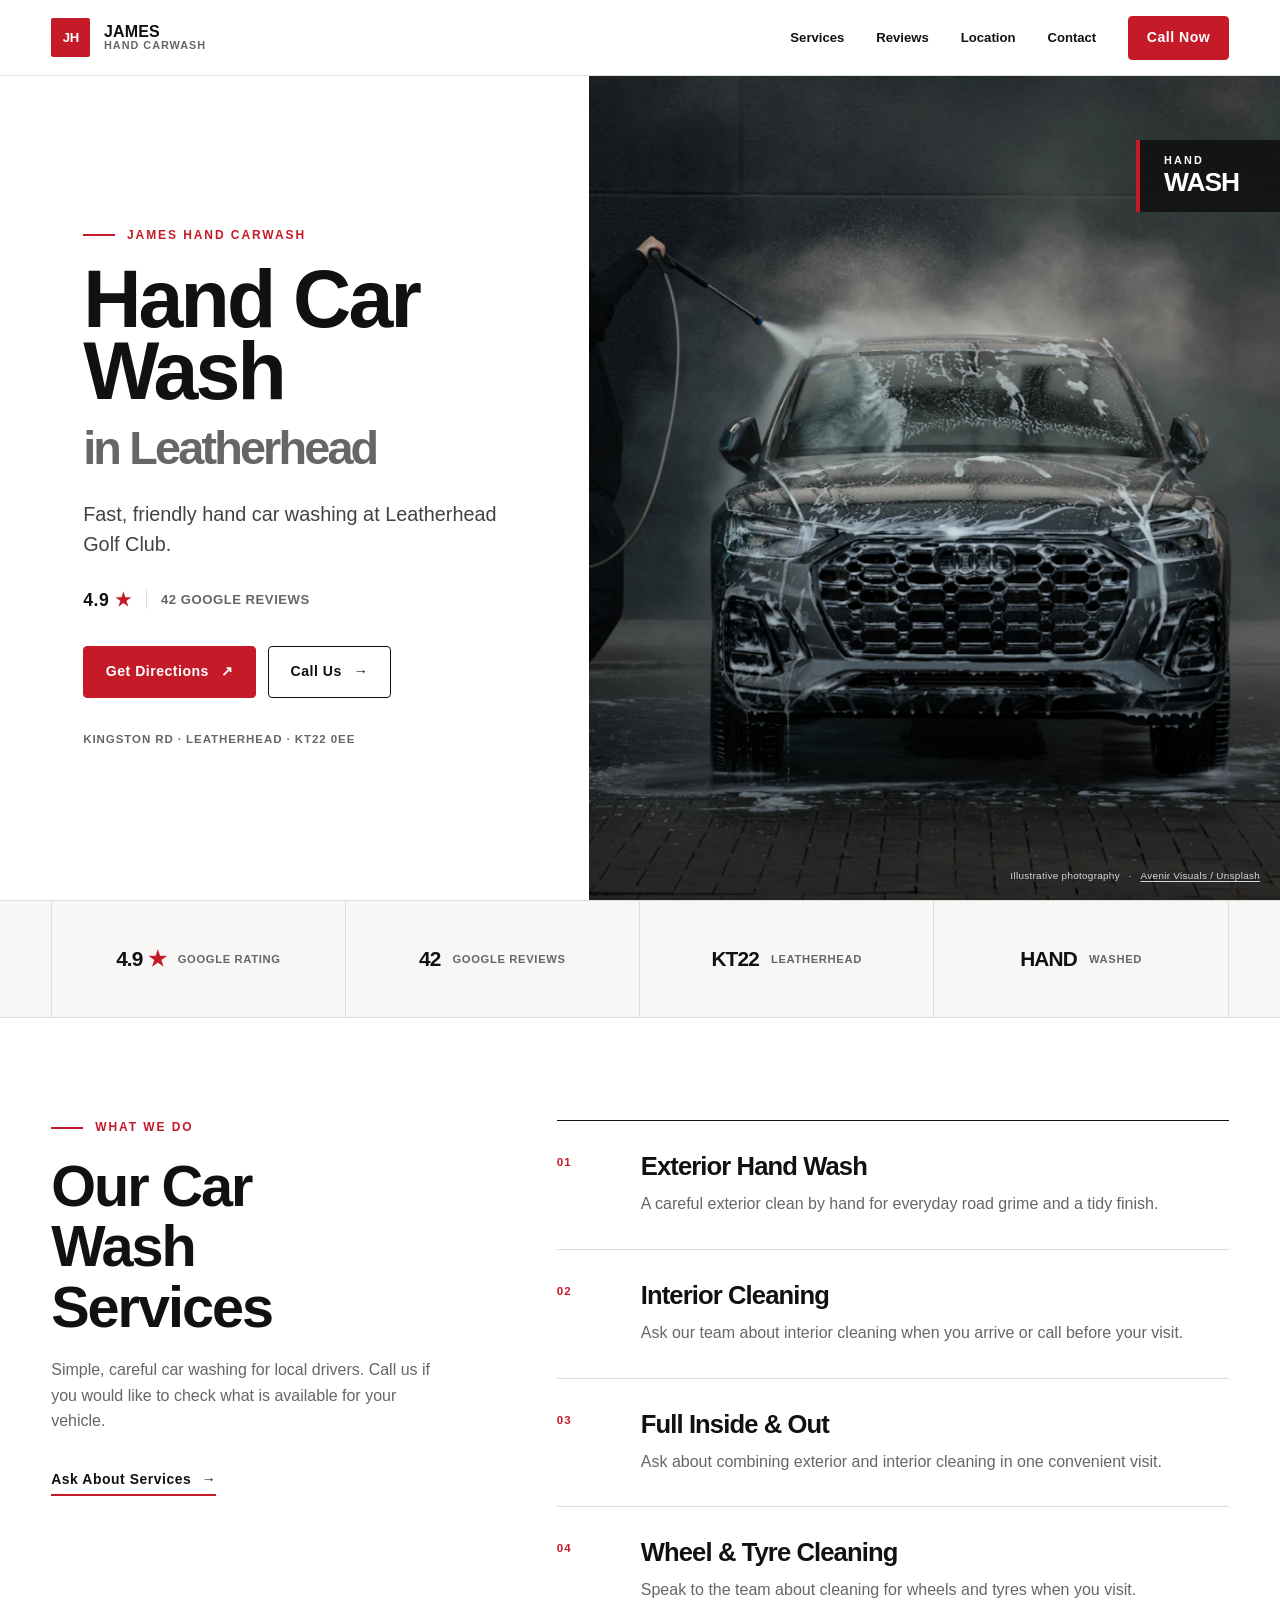
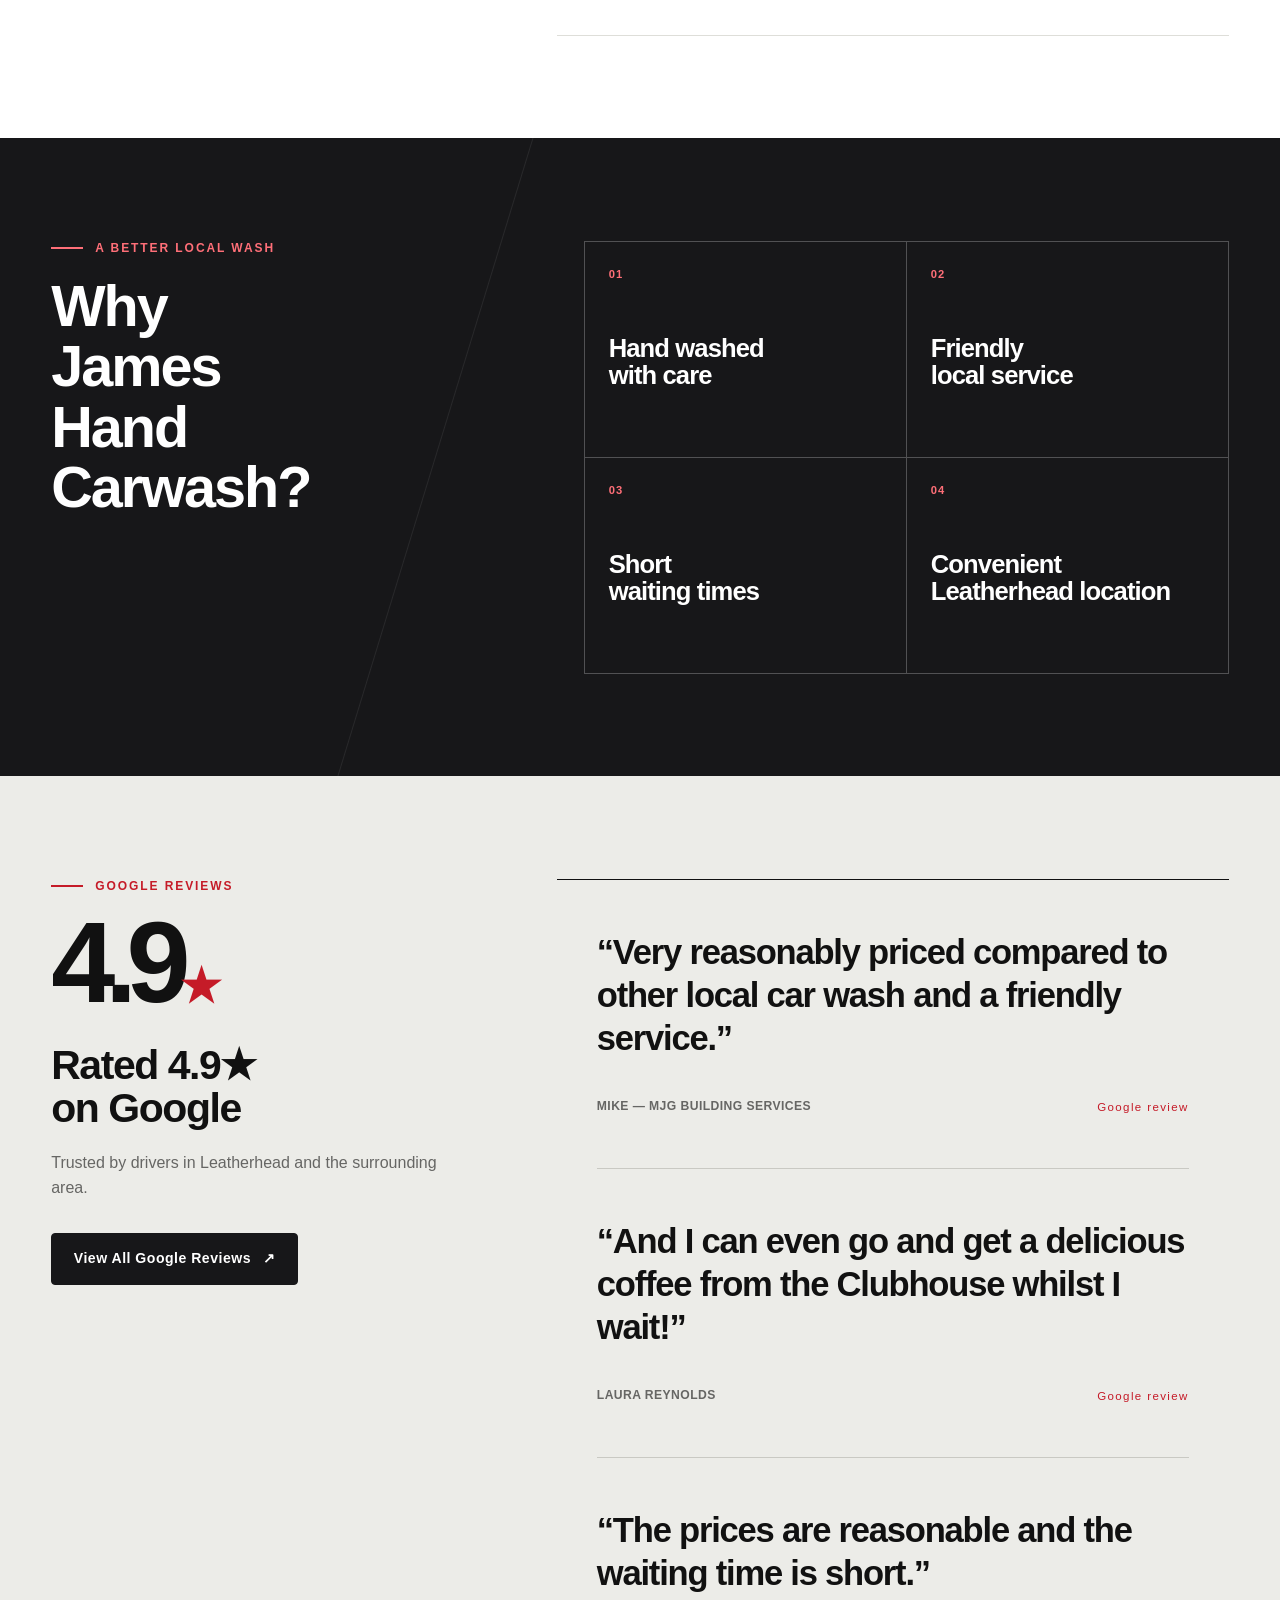
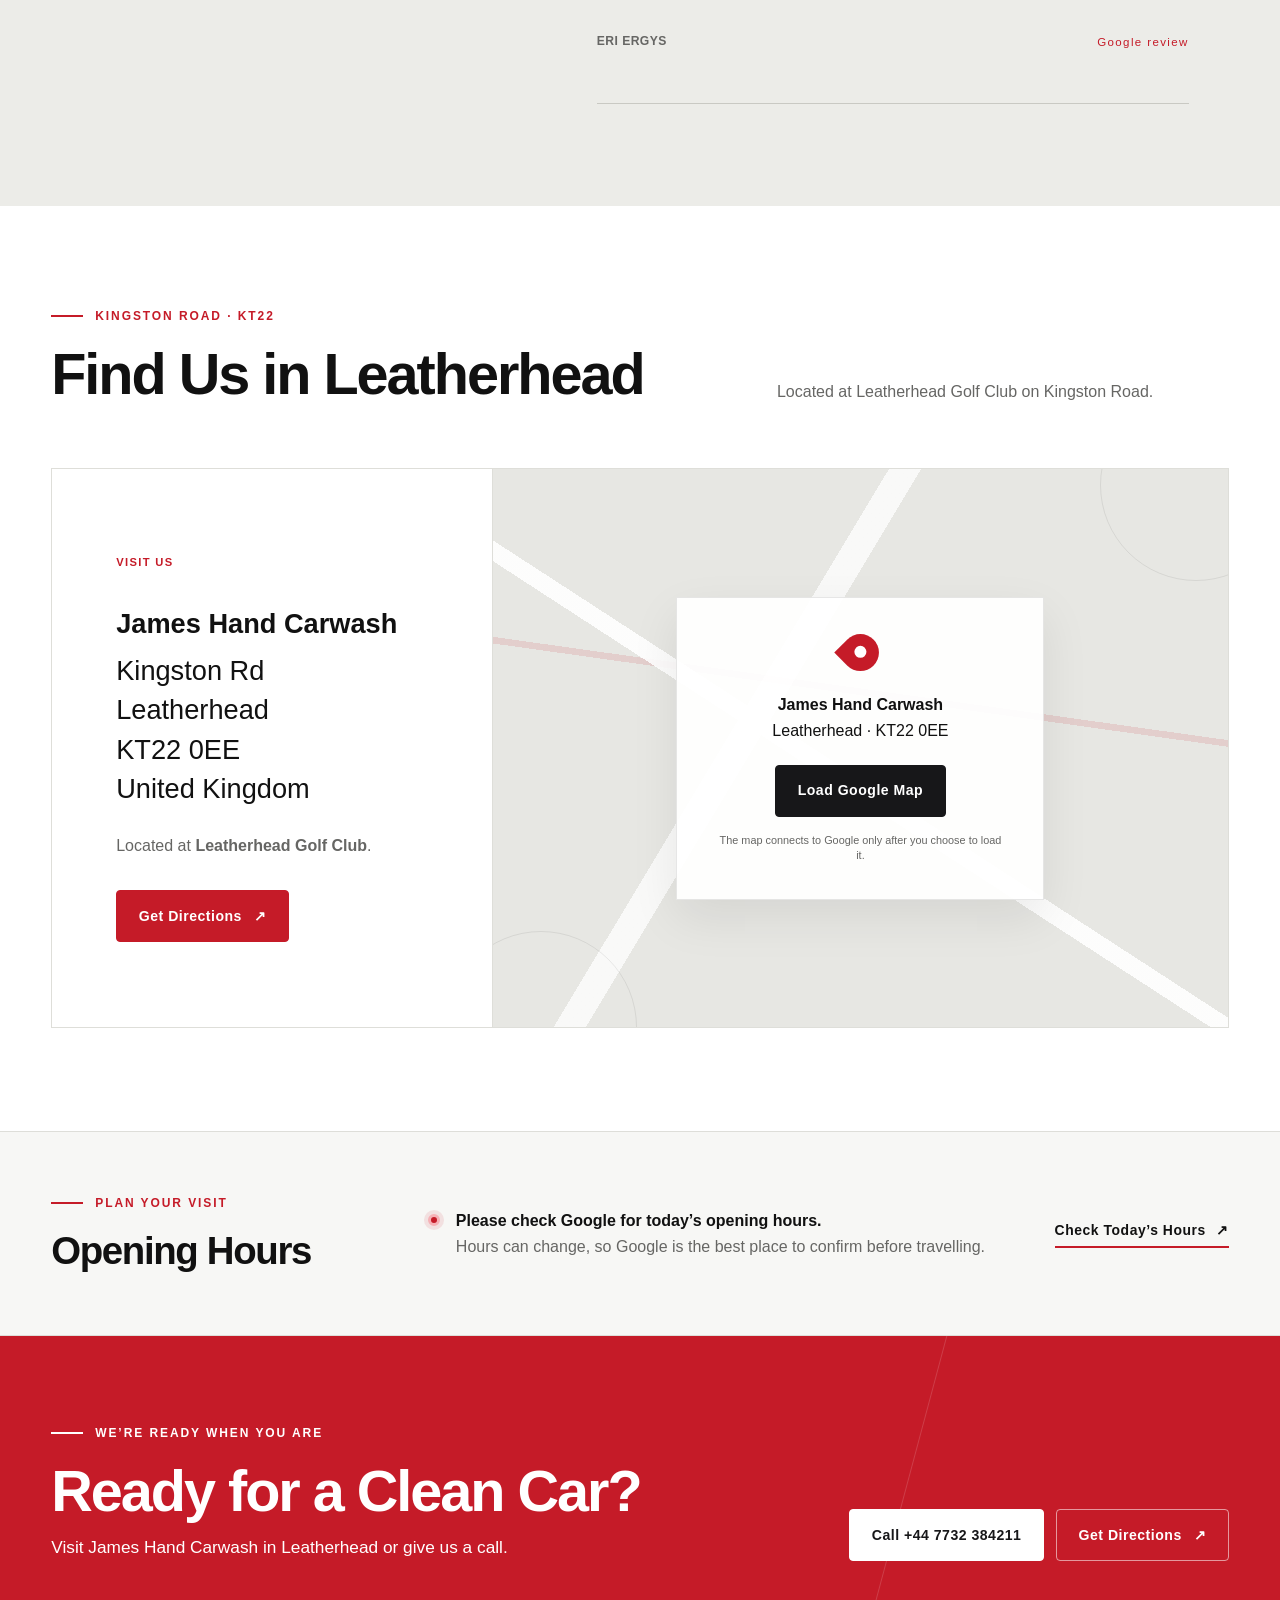
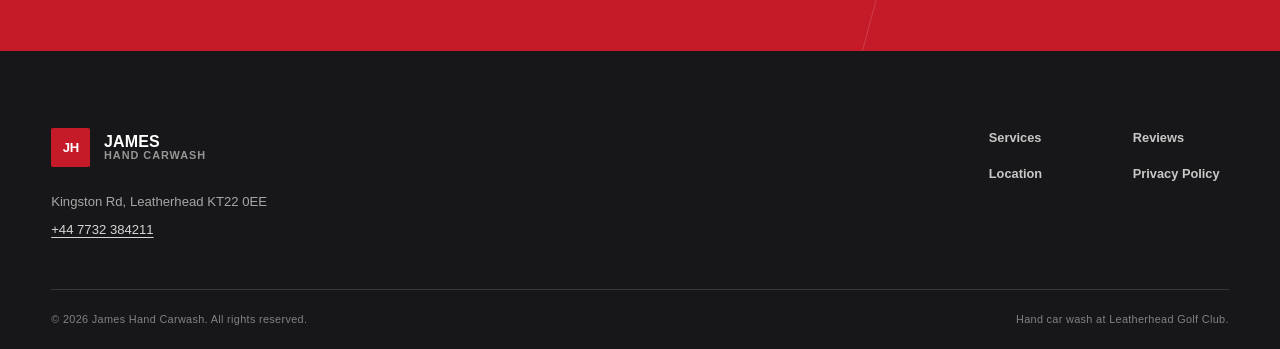
==== index.html @ 9d164e62 "Initial commit" ====
<!doctype html>
<html lang="en-GB">
<head>
  <meta charset="utf-8">
  <meta name="viewport" content="width=device-width, initial-scale=1">
  <title>James Hand Carwash | Hand Car Wash in Leatherhead</title>
  <meta name="description" content="James Hand Carwash in Leatherhead offers friendly, professional hand car washing on Kingston Road at Leatherhead Golf Club. Rated 4.9★ on Google.">
  <meta name="theme-color" content="#111111">

  <!-- Canonical URL placeholder: replace the domain and uncomment before launch.
  <link rel="canonical" href="https://your-domain.example/">
  -->
  <link rel="icon" href="favicon.svg" type="image/svg+xml">

  <meta property="og:type" content="website">
  <meta property="og:locale" content="en_GB">
  <meta property="og:site_name" content="James Hand Carwash">
  <meta property="og:title" content="James Hand Carwash | Hand Car Wash in Leatherhead">
  <meta property="og:description" content="Friendly, professional hand car washing at Leatherhead Golf Club. Rated 4.9★ on Google.">
  <!-- Open Graph URL placeholders: replace the domain and uncomment before launch.
  <meta property="og:url" content="https://your-domain.example/">
  <meta property="og:image" content="https://your-domain.example/assets/hand-car-wash.webp">
  <meta property="og:image:alt" content="Illustrative photograph of a car being washed by hand">
  -->

  <meta name="twitter:card" content="summary">
  <meta name="twitter:title" content="James Hand Carwash | Leatherhead">
  <meta name="twitter:description" content="Friendly, professional hand car washing at Leatherhead Golf Club. Rated 4.9★ on Google.">
  <!-- Twitter image placeholders: replace the domain, change the active card above to summary_large_image, and uncomment before launch.
  <meta name="twitter:image" content="https://your-domain.example/assets/hand-car-wash.webp">
  <meta name="twitter:image:alt" content="Illustrative photograph of a car being washed by hand">
  -->

  <link rel="preload" href="assets/hand-car-wash.webp" as="image" type="image/webp" fetchpriority="high">
  <link rel="stylesheet" href="styles.css">
  <script>document.documentElement.classList.add('js');</script>
  <script src="script.js" defer></script>

  <script type="application/ld+json">
  {
    "@context": "https://schema.org",
    "@type": "AutoWash",
    "name": "James Hand Carwash",
    "description": "Hand car wash at Leatherhead Golf Club, KT22 0EE.",
    "telephone": "+447732384211",
    "address": {
      "@type": "PostalAddress",
      "streetAddress": "Kingston Rd",
      "addressLocality": "Leatherhead",
      "postalCode": "KT22 0EE",
      "addressCountry": "GB"
    },
    "hasMap": "https://share.google/yLYQ1P7lqTCCYRFbb"
  }
  </script>
</head>
<body id="top" class="has-mobile-actions">
  <a class="skip-link" href="#main-content">Skip to main content</a>

  <header class="site-header" data-header>
    <div class="container nav-shell">
      <a class="brand" href="#top" aria-label="James Hand Carwash, home">
        <span class="brand-mark" aria-hidden="true">JH</span>
        <span class="brand-copy">
          <strong>James</strong>
          <span>Hand Carwash</span>
        </span>
      </a>

      <button class="menu-toggle" type="button" aria-expanded="false" aria-controls="site-nav" aria-label="Open menu" data-menu-toggle>
        <span></span>
        <span></span>
      </button>

      <nav class="site-nav" id="site-nav" aria-label="Main navigation" data-nav>
        <a href="#services">Services</a>
        <a href="#reviews">Reviews</a>
        <a href="#location">Location</a>
        <a href="#contact">Contact</a>
        <a class="button button--small" href="tel:+447732384211">Call Now</a>
      </nav>
    </div>
  </header>

  <main id="main-content">
    <section class="hero" aria-labelledby="hero-title">
      <div class="hero-grid">
        <div class="hero-copy">
          <div class="hero-copy__inner">
            <p class="eyebrow">James Hand Carwash</p>
            <h1 id="hero-title">Hand Car Wash <span>in Leatherhead</span></h1>
            <p class="hero-lead">Fast, friendly hand car washing at Leatherhead Golf Club.</p>

            <div class="rating-line" role="img" aria-label="Rated 4.9 out of 5 from 42 Google reviews">
              <strong>4.9 <span aria-hidden="true">★</span></strong>
              <span class="rating-line__rule" aria-hidden="true"></span>
              <span>42 Google Reviews</span>
            </div>

            <div class="hero-actions">
              <a class="button" href="https://share.google/yLYQ1P7lqTCCYRFbb" target="_blank" rel="noopener noreferrer">Get Directions <span aria-hidden="true">↗</span></a>
              <a class="button button--secondary" href="tel:+447732384211">Call Us <span aria-hidden="true">→</span></a>
            </div>

            <p class="hero-address">Kingston Rd · Leatherhead · KT22 0EE</p>
          </div>
        </div>

        <figure class="hero-media">
          <!-- Replace this single image with verified business photography when available. -->
          <img src="assets/hand-car-wash.webp" width="1800" height="1013" alt="A car being washed with soap and a pressure washer; illustrative photography" fetchpriority="high" decoding="async">
          <div class="hero-media__stamp" aria-hidden="true">
            <span>HAND</span>
            <strong>WASH</strong>
          </div>
          <figcaption>
            <span>Illustrative photography</span>
            <a href="https://unsplash.com/@avenir_visuals" target="_blank" rel="noopener noreferrer">Avenir Visuals / Unsplash</a>
          </figcaption>
        </figure>
      </div>
    </section>

    <section class="trust-strip" aria-label="At a glance">
      <div class="container trust-grid">
        <div class="trust-item">
          <strong>4.9 <span aria-hidden="true">★</span></strong>
          <span>Google Rating</span>
        </div>
        <div class="trust-item">
          <strong>42</strong>
          <span>Google Reviews</span>
        </div>
        <div class="trust-item">
          <strong>KT22</strong>
          <span>Leatherhead</span>
        </div>
        <div class="trust-item">
          <strong>HAND</strong>
          <span>Washed</span>
        </div>
      </div>
    </section>

    <section class="section services" id="services" aria-labelledby="services-title">
      <div class="container services-layout">
        <div class="section-intro">
          <p class="eyebrow">What we do</p>
          <h2 id="services-title">Our Car Wash Services</h2>
          <p>Simple, careful car washing for local drivers. Call us if you would like to check what is available for your vehicle.</p>
          <a class="text-link" href="tel:+447732384211">Ask About Services <span aria-hidden="true">→</span></a>
        </div>

        <div class="service-list">
          <article class="service-item">
            <span class="service-number" aria-hidden="true">01</span>
            <div>
              <h3>Exterior Hand Wash</h3>
              <p>A careful exterior clean by hand for everyday road grime and a tidy finish.</p>
            </div>
          </article>
          <article class="service-item">
            <span class="service-number" aria-hidden="true">02</span>
            <div>
              <h3>Interior Cleaning</h3>
              <p>Ask our team about interior cleaning when you arrive or call before your visit.</p>
            </div>
          </article>
          <article class="service-item">
            <span class="service-number" aria-hidden="true">03</span>
            <div>
              <h3>Full Inside &amp; Out</h3>
              <p>Ask about combining exterior and interior cleaning in one convenient visit.</p>
            </div>
          </article>
          <article class="service-item">
            <span class="service-number" aria-hidden="true">04</span>
            <div>
              <h3>Wheel &amp; Tyre Cleaning</h3>
              <p>Speak to the team about cleaning for wheels and tyres when you visit.</p>
            </div>
          </article>
        </div>
      </div>
    </section>

    <section class="why-section" aria-labelledby="why-title">
      <div class="container why-layout">
        <div class="why-heading">
          <p class="eyebrow eyebrow--light">A better local wash</p>
          <h2 id="why-title">Why James<br>Hand Carwash?</h2>
        </div>

        <div class="benefit-grid">
          <div class="benefit">
            <span aria-hidden="true">01</span>
            <h3>Hand washed<br>with care</h3>
          </div>
          <div class="benefit">
            <span aria-hidden="true">02</span>
            <h3>Friendly<br>local service</h3>
          </div>
          <div class="benefit">
            <span aria-hidden="true">03</span>
            <h3>Short<br>waiting times</h3>
          </div>
          <div class="benefit">
            <span aria-hidden="true">04</span>
            <h3>Convenient<br>Leatherhead location</h3>
          </div>
        </div>
      </div>
    </section>

    <section class="section reviews-section" id="reviews" aria-labelledby="reviews-title">
      <div class="container reviews-layout">
        <div class="reviews-score">
          <p class="eyebrow">Google reviews</p>
          <p class="score" aria-hidden="true">4.9<span>★</span></p>
          <h2 id="reviews-title">Rated 4.9★<br>on Google</h2>
          <p>Trusted by drivers in Leatherhead and the surrounding area.</p>
          <a class="button button--dark" href="https://share.google/yLYQ1P7lqTCCYRFbb" target="_blank" rel="noopener noreferrer">View All Google Reviews <span aria-hidden="true">↗</span></a>
        </div>

        <div class="review-list">
          <blockquote class="review">
            <p>“Very reasonably priced compared to other local car wash and a friendly service.”</p>
            <footer>
              <cite>Mike — MJG Building Services</cite>
              <span>Google review</span>
            </footer>
          </blockquote>
          <blockquote class="review">
            <p>“And I can even go and get a delicious coffee from the Clubhouse whilst I wait!”</p>
            <footer>
              <cite>Laura Reynolds</cite>
              <span>Google review</span>
            </footer>
          </blockquote>
          <blockquote class="review">
            <p>“The prices are reasonable and the waiting time is short.”</p>
            <footer>
              <cite>Eri Ergys</cite>
              <span>Google review</span>
            </footer>
          </blockquote>
        </div>
      </div>
    </section>

    <section class="section location-section" id="location" aria-labelledby="location-title">
      <div class="container">
        <div class="location-heading">
          <div>
            <p class="eyebrow">Kingston Road · KT22</p>
            <h2 id="location-title">Find Us in Leatherhead</h2>
          </div>
          <p>Located at Leatherhead Golf Club on Kingston Road.</p>
        </div>

        <div class="location-grid">
          <div class="address-panel">
            <span class="address-panel__label">Visit us</span>
            <address>
              <strong>James Hand Carwash</strong>
              Kingston Rd<br>
              Leatherhead<br>
              KT22 0EE<br>
              United Kingdom
            </address>
            <p>Located at <strong>Leatherhead Golf Club</strong>.</p>
            <a class="button" href="https://share.google/yLYQ1P7lqTCCYRFbb" target="_blank" rel="noopener noreferrer">Get Directions <span aria-hidden="true">↗</span></a>
          </div>

          <div class="map-shell" data-map-shell>
            <div class="map-placeholder" data-map-placeholder>
              <div class="map-placeholder__content">
                <span class="map-pin" aria-hidden="true"></span>
                <p><strong>James Hand Carwash</strong><br>Leatherhead · KT22 0EE</p>
                <button class="button button--dark js-only" type="button" data-map-load>Load Google Map</button>
                <noscript><a class="text-link" href="https://share.google/yLYQ1P7lqTCCYRFbb">Open in Google Maps</a></noscript>
                <small>The map connects to Google only after you choose to load it.</small>
              </div>
            </div>
          </div>
        </div>
      </div>
    </section>

    <section class="hours-section" id="hours" aria-labelledby="hours-title">
      <div class="container hours-layout">
        <div>
          <p class="eyebrow">Plan your visit</p>
          <h2 id="hours-title">Opening Hours</h2>
        </div>
        <div class="hours-message">
          <span class="status-dot" aria-hidden="true"></span>
          <p><strong>Please check Google for today’s opening hours.</strong><br>Hours can change, so Google is the best place to confirm before travelling.</p>
        </div>
        <a class="text-link" href="https://share.google/yLYQ1P7lqTCCYRFbb" target="_blank" rel="noopener noreferrer">Check Today’s Hours <span aria-hidden="true">↗</span></a>
      </div>
    </section>

    <section class="contact-section" id="contact" aria-labelledby="contact-title">
      <div class="container contact-layout">
        <div>
          <p class="eyebrow eyebrow--light">We’re ready when you are</p>
          <h2 id="contact-title">Ready for a Clean Car?</h2>
          <p>Visit James Hand Carwash in Leatherhead or give us a call.</p>
        </div>
        <div class="contact-actions">
          <a class="button button--light" href="tel:+447732384211">Call +44 7732 384211</a>
          <a class="button button--outline-light" href="https://share.google/yLYQ1P7lqTCCYRFbb" target="_blank" rel="noopener noreferrer">Get Directions <span aria-hidden="true">↗</span></a>
        </div>
      </div>
    </section>
  </main>

  <footer class="site-footer">
    <div class="container footer-main">
      <div class="footer-brand">
        <a class="brand brand--footer" href="#top" aria-label="James Hand Carwash, back to top">
          <span class="brand-mark" aria-hidden="true">JH</span>
          <span class="brand-copy"><strong>James</strong><span>Hand Carwash</span></span>
        </a>
        <address>Kingston Rd, Leatherhead KT22 0EE</address>
        <a href="tel:+447732384211">+44 7732 384211</a>
      </div>

      <nav class="footer-nav" aria-label="Footer navigation">
        <a href="#services">Services</a>
        <a href="#reviews">Reviews</a>
        <a href="#location">Location</a>
        <a href="privacy.html">Privacy Policy</a>
      </nav>
    </div>
    <div class="container footer-bottom">
      <p>© <span class="js-year">2026</span> James Hand Carwash. All rights reserved.</p>
      <p>Hand car wash at Leatherhead Golf Club.</p>
    </div>
  </footer>

  <nav class="mobile-action-bar" aria-label="Quick actions">
    <a href="tel:+447732384211"><span aria-hidden="true">☎</span> Call</a>
    <a href="https://share.google/yLYQ1P7lqTCCYRFbb" target="_blank" rel="noopener noreferrer"><span aria-hidden="true">↗</span> Directions</a>
  </nav>
</body>
</html>
---- styles.css ----
:root {
  --background: #f7f7f5;
  --surface: #ffffff;
  --text: #111111;
  --muted: #666664;
  --accent: #c51b28;
  --accent-dark: #a91420;
  --border: #deded9;
  --dark: #171719;
  --dark-soft: #232326;
  --font-sans: "Helvetica Neue", Helvetica, Arial, sans-serif;
  --max-width: 76rem;
  --gutter: clamp(1.25rem, 4vw, 4rem);
  --section-space: clamp(4.5rem, 8vw, 8rem);
  --space-xs: 0.5rem;
  --space-sm: 0.875rem;
  --space-md: 1.5rem;
  --space-lg: 2.5rem;
  --space-xl: 4rem;
  --radius-sm: 0.25rem;
  --radius-md: 0.5rem;
  --header-height: 4.75rem;
  --shadow-soft: 0 18px 45px rgba(17, 17, 17, 0.08);
}

*,
*::before,
*::after {
  box-sizing: border-box;
}

html {
  scroll-behavior: smooth;
  scroll-padding-top: calc(var(--header-height) + 1rem);
}

body {
  margin: 0;
  min-width: 20rem;
  overflow-x: clip;
  background: var(--background);
  color: var(--text);
  font-family: var(--font-sans);
  font-size: 1rem;
  line-height: 1.6;
  -webkit-font-smoothing: antialiased;
}

body.menu-open {
  overflow: hidden;
}

img,
svg {
  display: block;
  max-width: 100%;
}

button,
input,
textarea,
select {
  font: inherit;
}

button,
a {
  -webkit-tap-highlight-color: transparent;
}

a {
  color: inherit;
  text-decoration: none;
}

p,
h1,
h2,
h3,
blockquote,
figure {
  margin-top: 0;
}

h1,
h2,
h3,
strong {
  font-weight: 750;
}

h1,
h2,
h3 {
  line-height: 1.05;
  letter-spacing: -0.035em;
}

h2 {
  margin-bottom: 1.25rem;
  font-size: clamp(2.25rem, 4.5vw, 4.7rem);
}

h3 {
  font-size: clamp(1.35rem, 2vw, 1.8rem);
}

::selection {
  background: var(--accent);
  color: #ffffff;
}

:focus-visible {
  outline: 3px solid #ffffff;
  box-shadow: 0 0 0 6px var(--accent);
  outline-offset: 3px;
}

.skip-link {
  position: fixed;
  z-index: 2000;
  top: 0.75rem;
  left: 0.75rem;
  padding: 0.75rem 1rem;
  transform: translateY(-160%);
  background: var(--accent);
  color: #ffffff;
  font-weight: 700;
}

.skip-link:focus {
  transform: translateY(0);
}

.container {
  width: min(100% - (var(--gutter) * 2), var(--max-width));
  margin-inline: auto;
}

.section {
  padding-block: var(--section-space);
}

.eyebrow {
  display: flex;
  align-items: center;
  gap: 0.75rem;
  margin-bottom: 1.3rem;
  color: var(--accent);
  font-size: 0.75rem;
  font-weight: 800;
  letter-spacing: 0.16em;
  line-height: 1.2;
  text-transform: uppercase;
}

.eyebrow::before {
  width: 2rem;
  height: 2px;
  background: currentColor;
  content: "";
}

.eyebrow--light {
  color: #ff6f78;
}

.button {
  display: inline-flex;
  min-height: 3.25rem;
  align-items: center;
  justify-content: center;
  gap: 0.75rem;
  border: 1px solid var(--accent);
  border-radius: var(--radius-sm);
  background: var(--accent);
  color: #ffffff;
  cursor: pointer;
  font-size: 0.88rem;
  font-weight: 800;
  letter-spacing: 0.035em;
  line-height: 1.2;
  padding: 0.9rem 1.35rem;
  text-align: center;
  transition: background-color 180ms ease, border-color 180ms ease, color 180ms ease, transform 180ms ease;
}

.button:hover {
  border-color: var(--accent-dark);
  background: var(--accent-dark);
  transform: translateY(-2px);
}

.button--small {
  min-height: 2.75rem;
  padding: 0.7rem 1.1rem;
}

.button--secondary {
  border-color: var(--text);
  background: transparent;
  color: var(--text);
}

.button--secondary:hover {
  border-color: var(--text);
  background: var(--text);
  color: #ffffff;
}

.button--dark {
  border-color: var(--dark);
  background: var(--dark);
}

.button--dark:hover {
  border-color: var(--accent);
  background: var(--accent);
}

.button--light {
  border-color: #ffffff;
  background: #ffffff;
  color: var(--dark);
}

.button--light:hover {
  border-color: #ffffff;
  background: transparent;
  color: #ffffff;
}

.button--outline-light {
  border-color: rgba(255, 255, 255, 0.55);
  background: transparent;
  color: #ffffff;
}

.button--outline-light:hover {
  border-color: #ffffff;
  background: #ffffff;
  color: var(--dark);
}

.text-link {
  display: inline-flex;
  align-items: center;
  gap: 0.65rem;
  border-bottom: 2px solid var(--accent);
  font-size: 0.87rem;
  font-weight: 800;
  letter-spacing: 0.04em;
  padding-bottom: 0.25rem;
  transition: color 180ms ease, gap 180ms ease;
}

.text-link:hover {
  gap: 0.9rem;
  color: var(--accent);
}

.js-only {
  display: none;
}

.js .js-only {
  display: inline-flex;
}

/* Header */
.site-header {
  position: sticky;
  z-index: 1000;
  top: 0;
  height: var(--header-height);
  border-bottom: 1px solid rgba(222, 222, 217, 0.9);
  background: rgba(255, 255, 255, 0.94);
  backdrop-filter: blur(16px);
}

.nav-shell {
  display: flex;
  height: 100%;
  align-items: center;
  justify-content: space-between;
}

.brand {
  display: inline-flex;
  align-items: center;
  gap: 0.85rem;
}

.brand-mark {
  display: grid;
  width: 2.45rem;
  height: 2.45rem;
  place-items: center;
  border-radius: 2px;
  background: var(--accent);
  color: #ffffff;
  font-size: 0.82rem;
  font-weight: 900;
  letter-spacing: -0.02em;
  line-height: 1;
}

.brand-copy {
  display: grid;
  gap: 0.02rem;
  line-height: 1;
}

.brand-copy strong {
  font-size: 1rem;
  letter-spacing: 0.01em;
  text-transform: uppercase;
}

.brand-copy span {
  color: var(--muted);
  font-size: 0.68rem;
  font-weight: 700;
  letter-spacing: 0.09em;
  text-transform: uppercase;
}

.site-nav {
  display: flex;
  align-items: center;
  gap: clamp(1.1rem, 2.5vw, 2.25rem);
}

.site-nav > a:not(.button) {
  position: relative;
  font-size: 0.82rem;
  font-weight: 700;
}

.site-nav > a:not(.button)::after {
  position: absolute;
  right: 0;
  bottom: -0.45rem;
  left: 0;
  height: 2px;
  transform: scaleX(0);
  transform-origin: right;
  background: var(--accent);
  content: "";
  transition: transform 180ms ease;
}

.site-nav > a:not(.button):hover::after {
  transform: scaleX(1);
  transform-origin: left;
}

.menu-toggle {
  position: relative;
  display: none;
  width: 3rem;
  height: 3rem;
  border: 0;
  background: transparent;
  color: var(--text);
  cursor: pointer;
  padding: 0.8rem 0.6rem;
}

.menu-toggle span {
  position: absolute;
  top: 50%;
  left: 0.65rem;
  display: block;
  width: 1.7rem;
  height: 2px;
  background: currentColor;
  transition: transform 180ms ease;
}

.menu-toggle span:first-child {
  transform: translateY(-0.3rem);
}

.menu-toggle span:last-child {
  transform: translateY(0.3rem);
}

.menu-toggle[aria-expanded="true"] span:first-child {
  transform: rotate(45deg);
}

.menu-toggle[aria-expanded="true"] span:last-child {
  transform: rotate(-45deg);
}

/* Hero */
.hero {
  background: var(--surface);
}

.hero-grid {
  display: grid;
  min-height: calc(100svh - var(--header-height));
  grid-template-columns: minmax(0, 0.92fr) minmax(0, 1.08fr);
}

.hero-copy {
  display: flex;
  align-items: center;
  padding: clamp(4rem, 7vw, 7rem) var(--gutter);
}

.hero-copy__inner {
  width: min(100%, 36rem);
  margin-left: max(0px, calc((100vw - var(--max-width)) / 2));
}

.hero h1 {
  max-width: 9ch;
  margin-bottom: 1.65rem;
  font-size: clamp(3.25rem, 6.3vw, 6.7rem);
  line-height: 0.9;
}

.hero h1 span {
  display: block;
  color: var(--muted);
  font-size: 0.58em;
  line-height: 1.05;
  margin-top: 0.35em;
}

.hero-lead {
  max-width: 31rem;
  margin-bottom: 1.65rem;
  color: #424242;
  font-size: clamp(1.08rem, 1.55vw, 1.35rem);
  line-height: 1.5;
}

.rating-line {
  display: flex;
  align-items: center;
  gap: 0.9rem;
  margin-bottom: 2rem;
  color: var(--muted);
  font-size: 0.82rem;
  font-weight: 700;
  letter-spacing: 0.04em;
  text-transform: uppercase;
}

.rating-line strong {
  color: var(--text);
  font-size: 1.1rem;
}

.rating-line strong span {
  color: var(--accent);
}

.rating-line__rule {
  width: 1px;
  height: 1.2rem;
  background: var(--border);
}

.hero-actions {
  display: flex;
  flex-wrap: wrap;
  gap: 0.75rem;
}

.hero-address {
  margin: 2rem 0 0;
  color: var(--muted);
  font-size: 0.72rem;
  font-weight: 750;
  letter-spacing: 0.08em;
  text-transform: uppercase;
}

.hero-media {
  position: relative;
  min-height: 38rem;
  margin: 0;
  overflow: hidden;
  background: var(--dark);
}

.hero-media::after {
  position: absolute;
  inset: 0;
  background: linear-gradient(180deg, transparent 55%, rgba(0, 0, 0, 0.52));
  content: "";
  pointer-events: none;
}

.hero-media img {
  width: 100%;
  height: 100%;
  object-fit: cover;
  object-position: center;
}

.hero-media__stamp {
  position: absolute;
  z-index: 2;
  top: clamp(2rem, 5vw, 4rem);
  right: 0;
  display: grid;
  min-width: 9rem;
  border-left: 4px solid var(--accent);
  background: rgba(17, 17, 17, 0.88);
  color: #ffffff;
  line-height: 0.85;
  padding: 1rem 1.5rem 1.2rem;
}

.hero-media__stamp span {
  font-size: 0.68rem;
  font-weight: 800;
  letter-spacing: 0.2em;
}

.hero-media__stamp strong {
  margin-top: 0.35rem;
  font-size: 1.65rem;
  letter-spacing: -0.04em;
}

.hero-media figcaption {
  position: absolute;
  z-index: 3;
  right: 1.25rem;
  bottom: 1rem;
  display: flex;
  gap: 0.55rem;
  color: rgba(255, 255, 255, 0.82);
  font-size: 0.62rem;
  letter-spacing: 0.03em;
}

.hero-media figcaption span::after {
  margin-left: 0.55rem;
  content: "·";
}

.hero-media figcaption a {
  text-decoration: underline;
  text-underline-offset: 0.2em;
}

/* Trust */
.trust-strip {
  border-block: 1px solid var(--border);
  background: var(--background);
}

.trust-grid {
  display: grid;
  grid-template-columns: repeat(4, 1fr);
}

.trust-item {
  display: flex;
  min-height: 7.25rem;
  align-items: center;
  justify-content: center;
  gap: 0.75rem;
  border-right: 1px solid var(--border);
  padding: 1.25rem;
}

.trust-item:first-child {
  border-left: 1px solid var(--border);
}

.trust-item strong {
  font-size: 1.3rem;
  letter-spacing: -0.04em;
}

.trust-item strong span {
  color: var(--accent);
}

.trust-item > span {
  color: var(--muted);
  font-size: 0.7rem;
  font-weight: 700;
  letter-spacing: 0.06em;
  line-height: 1.3;
  text-transform: uppercase;
}

/* Services */
.services {
  background: var(--surface);
}

.services-layout {
  display: grid;
  align-items: start;
  gap: clamp(3rem, 8vw, 8rem);
  grid-template-columns: minmax(0, 0.75fr) minmax(0, 1.25fr);
}

.section-intro {
  position: sticky;
  top: calc(var(--header-height) + 2rem);
}

.section-intro h2 {
  max-width: 9ch;
}

.section-intro > p:not(.eyebrow) {
  max-width: 31rem;
  margin-bottom: 2rem;
  color: var(--muted);
}

.service-list {
  border-top: 1px solid var(--text);
}

.service-item {
  display: grid;
  gap: clamp(1rem, 3vw, 2.25rem);
  border-bottom: 1px solid var(--border);
  grid-template-columns: 3rem 1fr;
  padding-block: 2rem;
}

.service-number {
  color: var(--accent);
  font-size: 0.72rem;
  font-weight: 850;
  letter-spacing: 0.1em;
}

.service-item h3 {
  margin-bottom: 0.7rem;
}

.service-item p {
  max-width: 35rem;
  margin-bottom: 0;
  color: var(--muted);
}

/* Why */
.why-section {
  position: relative;
  overflow: hidden;
  background: var(--dark);
  color: #ffffff;
  padding-block: var(--section-space);
}

.why-section::before {
  position: absolute;
  top: -10rem;
  left: 34%;
  width: 1px;
  height: calc(100% + 20rem);
  transform: rotate(17deg);
  background: rgba(255, 255, 255, 0.08);
  content: "";
}

.why-layout {
  position: relative;
  display: grid;
  gap: clamp(3rem, 8vw, 8rem);
  grid-template-columns: minmax(0, 0.8fr) minmax(0, 1.2fr);
}

.why-heading h2 {
  max-width: 9ch;
  margin-bottom: 0;
}

.benefit-grid {
  display: grid;
  border-top: 1px solid rgba(255, 255, 255, 0.25);
  border-left: 1px solid rgba(255, 255, 255, 0.25);
  grid-template-columns: repeat(2, 1fr);
}

.benefit {
  min-height: 13.5rem;
  border-right: 1px solid rgba(255, 255, 255, 0.25);
  border-bottom: 1px solid rgba(255, 255, 255, 0.25);
  padding: 1.5rem;
}

.benefit > span {
  display: block;
  margin-bottom: 3.2rem;
  color: #ff6f78;
  font-size: 0.7rem;
  font-weight: 800;
  letter-spacing: 0.1em;
}

.benefit h3 {
  margin-bottom: 0;
  font-size: clamp(1.25rem, 2vw, 1.7rem);
}

/* Reviews */
.reviews-section {
  background: #ecece8;
}

.reviews-layout {
  display: grid;
  align-items: start;
  gap: clamp(3rem, 8vw, 8rem);
  grid-template-columns: minmax(17rem, 0.75fr) minmax(0, 1.25fr);
}

.reviews-score {
  position: sticky;
  top: calc(var(--header-height) + 2rem);
}

.reviews-score .score {
  margin-bottom: 0.35rem;
  font-size: clamp(4.5rem, 9vw, 8rem);
  font-weight: 800;
  letter-spacing: -0.09em;
  line-height: 0.85;
}

.reviews-score .score span {
  color: var(--accent);
  font-size: 0.4em;
  letter-spacing: 0;
}

.reviews-score h2 {
  margin-top: 2rem;
  font-size: clamp(2rem, 3.2vw, 3.45rem);
}

.reviews-score > p:not(.eyebrow):not(.score) {
  max-width: 25rem;
  margin-bottom: 2rem;
  color: var(--muted);
}

.review-list {
  border-top: 1px solid var(--text);
}

.review {
  margin-bottom: 0;
  border-bottom: 1px solid #c9c9c3;
  padding-block: clamp(2rem, 4vw, 3.5rem);
}

.review > p {
  max-width: 35ch;
  margin-bottom: 2.3rem;
  font-size: clamp(1.45rem, 2.7vw, 2.35rem);
  font-weight: 600;
  letter-spacing: -0.035em;
  line-height: 1.25;
}

.review footer {
  display: flex;
  align-items: center;
  justify-content: space-between;
  gap: 1rem;
}

.review cite {
  color: var(--muted);
  font-size: 0.76rem;
  font-style: normal;
  font-weight: 750;
  letter-spacing: 0.035em;
  text-transform: uppercase;
}

.review footer span {
  color: var(--accent);
  font-size: 0.72rem;
  letter-spacing: 0.12em;
}

/* Location */
.location-section {
  background: var(--surface);
}

.location-heading {
  display: grid;
  align-items: end;
  gap: 3rem;
  margin-bottom: clamp(2.5rem, 5vw, 4rem);
  grid-template-columns: minmax(0, 1.2fr) minmax(18rem, 0.8fr);
}

.location-heading h2 {
  margin-bottom: 0;
}

.location-heading > p {
  max-width: 33rem;
  margin-bottom: 0;
  color: var(--muted);
}

.location-grid {
  display: grid;
  min-height: 35rem;
  border: 1px solid var(--border);
  grid-template-columns: minmax(19rem, 0.75fr) minmax(0, 1.25fr);
}

.address-panel {
  display: flex;
  flex-direction: column;
  align-items: flex-start;
  justify-content: center;
  border-right: 1px solid var(--border);
  padding: clamp(2rem, 5vw, 4.5rem);
}

.address-panel__label {
  margin-bottom: 2rem;
  color: var(--accent);
  font-size: 0.7rem;
  font-weight: 800;
  letter-spacing: 0.12em;
  text-transform: uppercase;
}

.address-panel address {
  margin-bottom: 1.5rem;
  font-size: clamp(1.25rem, 2.2vw, 1.7rem);
  font-style: normal;
  line-height: 1.45;
}

.address-panel address strong {
  display: block;
  margin-bottom: 0.45rem;
}

.address-panel > p {
  margin-bottom: 2rem;
  color: var(--muted);
}

.map-shell,
.map-placeholder,
.map-shell iframe {
  width: 100%;
  height: 100%;
  min-height: 28rem;
}

.map-shell iframe {
  display: block;
  border: 0;
}

.map-frame-wrap {
  display: grid;
  width: 100%;
  height: 100%;
  min-height: 28rem;
  background: var(--surface);
  grid-template-rows: minmax(24rem, 1fr) auto;
}

.map-frame-wrap iframe {
  min-height: 24rem;
}

.map-frame-actions {
  display: flex;
  align-items: center;
  justify-content: space-between;
  gap: 1rem;
  margin: 0;
  background: var(--dark);
  color: rgba(255, 255, 255, 0.78);
  font-size: 0.72rem;
  padding: 0.8rem 1rem;
}

.map-frame-actions a {
  color: #ffffff;
  font-weight: 800;
  text-decoration: underline;
  text-underline-offset: 0.2em;
}

.map-placeholder {
  position: relative;
  display: grid;
  overflow: hidden;
  place-items: center;
  background-color: #e7e7e3;
  background-image:
    linear-gradient(33deg, transparent 45%, rgba(255, 255, 255, 0.9) 45%, rgba(255, 255, 255, 0.9) 47%, transparent 47%),
    linear-gradient(121deg, transparent 37%, rgba(255, 255, 255, 0.75) 37%, rgba(255, 255, 255, 0.75) 40%, transparent 40%),
    linear-gradient(8deg, transparent 58%, rgba(197, 27, 40, 0.12) 58%, rgba(197, 27, 40, 0.12) 59%, transparent 59%);
}

.map-placeholder::before,
.map-placeholder::after {
  position: absolute;
  width: 12rem;
  height: 12rem;
  border: 1px solid rgba(17, 17, 17, 0.08);
  border-radius: 50%;
  content: "";
}

.map-placeholder::before {
  top: -5rem;
  right: -4rem;
}

.map-placeholder::after {
  bottom: -6rem;
  left: -3rem;
}

.map-placeholder__content {
  position: relative;
  z-index: 1;
  width: min(90%, 23rem);
  padding: 2.25rem;
  border: 1px solid rgba(17, 17, 17, 0.1);
  background: rgba(255, 255, 255, 0.94);
  box-shadow: var(--shadow-soft);
  text-align: center;
}

.map-placeholder__content p {
  margin: 1.35rem 0;
}

.map-placeholder__content small {
  display: block;
  max-width: 18rem;
  margin: 1rem auto 0;
  color: var(--muted);
  font-size: 0.68rem;
  line-height: 1.4;
}

.map-pin {
  position: relative;
  display: block;
  width: 2.3rem;
  height: 2.3rem;
  margin: 0 auto;
  transform: rotate(45deg);
  border-radius: 50% 50% 50% 0;
  background: var(--accent);
}

.map-pin::after {
  position: absolute;
  top: 0.78rem;
  left: 0.78rem;
  width: 0.74rem;
  height: 0.74rem;
  border-radius: 50%;
  background: #ffffff;
  content: "";
}

/* Hours */
.hours-section {
  border-block: 1px solid var(--border);
  background: var(--background);
  padding-block: clamp(2.5rem, 5vw, 4.5rem);
}

.hours-layout {
  display: grid;
  align-items: center;
  gap: clamp(2rem, 5vw, 4rem);
  grid-template-columns: 0.75fr 1.35fr auto;
}

.hours-layout h2 {
  margin-bottom: 0;
  font-size: clamp(1.9rem, 3vw, 3.1rem);
}

.hours-message {
  display: flex;
  align-items: flex-start;
  gap: 1rem;
}

.hours-message p {
  margin-bottom: 0;
  color: var(--muted);
}

.hours-message strong {
  color: var(--text);
}

.status-dot {
  width: 0.75rem;
  height: 0.75rem;
  flex: 0 0 auto;
  margin-top: 0.4rem;
  border: 3px solid #f6b1b6;
  border-radius: 50%;
  background: var(--accent);
  box-shadow: 0 0 0 4px rgba(197, 27, 40, 0.1);
}

/* Contact */
.contact-section {
  position: relative;
  overflow: hidden;
  background: var(--accent);
  color: #ffffff;
  padding-block: clamp(4rem, 7vw, 6.5rem);
}

.contact-section::after {
  position: absolute;
  top: -50%;
  right: -5rem;
  width: 28rem;
  height: 200%;
  transform: rotate(15deg);
  border-inline: 1px solid rgba(255, 255, 255, 0.15);
  content: "";
}

.contact-layout {
  position: relative;
  z-index: 1;
  display: grid;
  align-items: end;
  gap: 3rem;
  grid-template-columns: 1fr auto;
}

.contact-section .eyebrow {
  color: #ffffff;
}

.contact-section h2 {
  margin-bottom: 0.75rem;
}

.contact-section p:not(.eyebrow) {
  margin-bottom: 0;
  color: #ffffff;
  font-size: 1.08rem;
}

.contact-actions {
  display: flex;
  flex-wrap: wrap;
  justify-content: flex-end;
  gap: 0.75rem;
}

/* Footer */
.site-footer {
  background: var(--dark);
  color: #ffffff;
  padding-top: clamp(3.5rem, 6vw, 5rem);
}

.footer-main {
  display: flex;
  align-items: flex-start;
  justify-content: space-between;
  gap: 3rem;
  padding-bottom: 3rem;
}

.brand--footer .brand-copy span {
  color: rgba(255, 255, 255, 0.55);
}

.footer-brand address {
  margin: 1.5rem 0 0.25rem;
  color: rgba(255, 255, 255, 0.62);
  font-size: 0.82rem;
  font-style: normal;
}

.footer-brand > a:not(.brand) {
  color: rgba(255, 255, 255, 0.82);
  font-size: 0.82rem;
  text-decoration: underline;
  text-underline-offset: 0.25em;
}

.footer-nav {
  display: grid;
  grid-template-columns: repeat(2, minmax(6rem, 1fr));
  gap: 1rem 3rem;
}

.footer-nav a {
  color: rgba(255, 255, 255, 0.76);
  font-size: 0.8rem;
  font-weight: 700;
}

.footer-nav a:hover {
  color: #ffffff;
}

.footer-bottom {
  display: flex;
  justify-content: space-between;
  gap: 2rem;
  border-top: 1px solid rgba(255, 255, 255, 0.14);
  padding-block: 1.3rem;
}

.footer-bottom p {
  margin-bottom: 0;
  color: rgba(255, 255, 255, 0.46);
  font-size: 0.68rem;
  letter-spacing: 0.03em;
}

.mobile-action-bar {
  display: none;
}

/* Legal page */
.legal-page {
  background: var(--surface);
}

.legal-header {
  border-bottom: 1px solid var(--border);
  background: var(--surface);
}

.legal-header .nav-shell {
  min-height: var(--header-height);
}

.legal-back {
  font-size: 0.8rem;
  font-weight: 750;
}

.legal-back:hover {
  color: var(--accent);
}

.legal-hero {
  border-bottom: 1px solid var(--border);
  background: var(--background);
  padding-block: clamp(4rem, 8vw, 7rem);
}

.legal-hero h1 {
  max-width: 11ch;
  margin-bottom: 1.3rem;
  font-size: clamp(3rem, 7vw, 6.5rem);
}

.legal-hero p:not(.eyebrow) {
  max-width: 38rem;
  margin-bottom: 0;
  color: var(--muted);
  font-size: 1.08rem;
}

.legal-content {
  display: grid;
  align-items: start;
  gap: clamp(3rem, 8vw, 8rem);
  grid-template-columns: minmax(12rem, 0.45fr) minmax(0, 1.55fr);
  padding-block: var(--section-space);
}

.legal-index {
  position: sticky;
  top: 2rem;
  display: grid;
  gap: 0.6rem;
  border-top: 2px solid var(--text);
  padding-top: 1.25rem;
}

.legal-index span {
  margin-bottom: 0.35rem;
  color: var(--muted);
  font-size: 0.68rem;
  font-weight: 800;
  letter-spacing: 0.12em;
  text-transform: uppercase;
}

.legal-index a {
  font-size: 0.82rem;
  font-weight: 700;
}

.legal-index a:hover {
  color: var(--accent);
}

.legal-copy {
  max-width: 47rem;
}

.legal-copy section {
  scroll-margin-top: 2rem;
  border-top: 1px solid var(--border);
  padding-block: 2.5rem;
}

.legal-copy section:first-child {
  border-top-color: var(--text);
}

.legal-copy h2 {
  font-size: clamp(1.65rem, 3vw, 2.4rem);
}

.legal-copy h3 {
  margin-top: 2rem;
  margin-bottom: 0.75rem;
  font-size: 1.05rem;
  letter-spacing: -0.01em;
}

.legal-copy p,
.legal-copy li {
  color: #494949;
}

.legal-copy ul {
  padding-left: 1.25rem;
}

.legal-copy a {
  color: var(--accent-dark);
  font-weight: 700;
  text-decoration: underline;
  text-underline-offset: 0.2em;
}

.legal-note {
  border-left: 3px solid var(--accent);
  background: var(--background);
  padding: 1.25rem 1.5rem;
}

@media (max-width: 64rem) {
  .hero-grid {
    min-height: auto;
    grid-template-columns: 1fr;
  }

  .hero-copy {
    padding-block: clamp(4rem, 9vw, 6rem);
  }

  .hero-copy__inner {
    width: min(100%, var(--max-width));
    margin-inline: auto;
  }

  .hero h1 {
    max-width: 10ch;
    font-size: clamp(3.4rem, 10vw, 6.4rem);
  }

  .hero-media {
    min-height: 34rem;
  }

  .why-layout,
  .reviews-layout {
    grid-template-columns: 1fr;
  }

  .reviews-score,
  .section-intro {
    position: static;
  }

  .reviews-score {
    display: grid;
    grid-template-columns: auto 1fr;
    column-gap: 2rem;
  }

  .reviews-score .eyebrow,
  .reviews-score .button {
    grid-column: 1 / -1;
    justify-self: start;
  }

  .reviews-score .score {
    grid-row: 2 / span 2;
  }

  .reviews-score h2 {
    align-self: end;
    margin-top: 0;
  }

  .contact-layout,
  .hours-layout {
    align-items: start;
    grid-template-columns: 1fr;
  }

  .contact-actions {
    justify-content: flex-start;
  }
}

@media (max-width: 52rem) {
  :root {
    --header-height: 4.25rem;
  }

  .menu-toggle {
    display: block;
  }

  .site-nav {
    position: fixed;
    top: var(--header-height);
    right: 0;
    left: 0;
    display: grid;
    max-height: calc(100svh - var(--header-height));
    overflow-y: auto;
    transform: translateY(-1rem);
    border-bottom: 1px solid var(--border);
    background: var(--surface);
    box-shadow: 0 18px 35px rgba(17, 17, 17, 0.12);
    gap: 0;
    opacity: 0;
    padding: 1rem var(--gutter) 1.5rem;
    pointer-events: none;
    transition: opacity 180ms ease, transform 180ms ease, visibility 0s linear 180ms;
    visibility: hidden;
  }

  .site-nav.is-open {
    transform: translateY(0);
    opacity: 1;
    pointer-events: auto;
    transition-delay: 0s;
    visibility: visible;
  }

  .site-nav > a:not(.button) {
    border-bottom: 1px solid var(--border);
    font-size: 1.3rem;
    padding-block: 1rem;
  }

  .site-nav > a:not(.button)::after {
    display: none;
  }

  .site-nav .button {
    margin-top: 1rem;
  }

  .trust-grid {
    grid-template-columns: repeat(2, 1fr);
  }

  .trust-item {
    min-height: 6rem;
    border-bottom: 1px solid var(--border);
  }

  .trust-item:nth-child(2n) {
    border-right: 1px solid var(--border);
  }

  .trust-item:nth-child(3),
  .trust-item:nth-child(4) {
    border-bottom: 0;
  }

  .trust-item:nth-child(3) {
    border-left: 1px solid var(--border);
  }

  .services-layout,
  .location-heading,
  .location-grid,
  .legal-content {
    grid-template-columns: 1fr;
  }

  .section-intro h2 {
    max-width: 12ch;
  }

  .address-panel {
    border-right: 0;
    border-bottom: 1px solid var(--border);
  }

  .legal-index {
    position: static;
    grid-template-columns: repeat(2, 1fr);
  }

  .legal-index span {
    grid-column: 1 / -1;
  }
}

@media (max-width: 45rem) {
  :root {
    --gutter: 1.25rem;
    --section-space: 4.5rem;
  }

  body.has-mobile-actions {
    padding-bottom: calc(4.2rem + env(safe-area-inset-bottom));
  }

  h2 {
    font-size: clamp(2.35rem, 12vw, 3.6rem);
  }

  .brand-copy strong {
    font-size: 0.88rem;
  }

  .brand-copy span {
    font-size: 0.58rem;
  }

  .hero-copy {
    padding-block: 3.5rem 3.75rem;
  }

  .hero h1 {
    font-size: clamp(3.1rem, 16vw, 5rem);
  }

  .hero-lead {
    font-size: 1.06rem;
  }

  .hero-actions {
    display: grid;
    grid-template-columns: repeat(2, minmax(0, 1fr));
  }

  .hero-actions .button {
    padding-inline: 0.8rem;
  }

  .hero-address {
    max-width: 25rem;
    line-height: 1.6;
  }

  .hero-media {
    min-height: 25rem;
  }

  .hero-media img {
    object-position: 56% center;
  }

  .hero-media__stamp {
    top: 1.25rem;
    min-width: 7.5rem;
  }

  .hero-media figcaption {
    right: 0.75rem;
    bottom: 0.65rem;
    flex-direction: column;
    gap: 0.1rem;
    text-align: right;
  }

  .hero-media figcaption span::after {
    display: none;
  }

  .trust-item {
    flex-direction: column;
    gap: 0.1rem;
    text-align: center;
  }

  .trust-item strong {
    font-size: 1.15rem;
  }

  .service-item {
    grid-template-columns: 2.25rem 1fr;
    padding-block: 1.6rem;
  }

  .benefit {
    min-height: 11rem;
    padding: 1.15rem;
  }

  .benefit > span {
    margin-bottom: 2.3rem;
  }

  .benefit h3 {
    font-size: 1.08rem;
  }

  .reviews-score {
    display: block;
  }

  .reviews-score h2 {
    margin-top: 1.5rem;
  }

  .review > p {
    font-size: 1.42rem;
  }

  .review footer {
    align-items: flex-start;
    flex-direction: column;
  }

  .location-grid {
    min-height: auto;
  }

  .address-panel {
    padding: 2rem 1.5rem;
  }

  .map-shell,
  .map-placeholder,
  .map-frame-wrap,
  .map-shell iframe {
    min-height: 25rem;
  }

  .map-placeholder__content {
    padding: 1.75rem 1.25rem;
  }

  .contact-actions,
  .contact-actions .button {
    width: 100%;
  }

  .footer-main,
  .footer-bottom {
    flex-direction: column;
  }

  .footer-nav {
    width: 100%;
  }

  .footer-bottom {
    gap: 0.5rem;
  }

  .mobile-action-bar {
    position: fixed;
    z-index: 1200;
    right: 0;
    bottom: 0;
    left: 0;
    display: grid;
    grid-template-columns: repeat(2, 1fr);
    border-top: 1px solid rgba(255, 255, 255, 0.16);
    background: var(--dark);
    padding-bottom: env(safe-area-inset-bottom);
    box-shadow: 0 -8px 24px rgba(17, 17, 17, 0.16);
  }

  .mobile-action-bar a {
    display: flex;
    min-height: 4.2rem;
    align-items: center;
    justify-content: center;
    gap: 0.5rem;
    color: #ffffff;
    font-size: 0.83rem;
    font-weight: 800;
    letter-spacing: 0.04em;
  }

  .mobile-action-bar a + a {
    border-left: 1px solid rgba(255, 255, 255, 0.16);
    background: var(--accent);
  }

  .legal-hero h1 {
    font-size: clamp(3rem, 16vw, 4.8rem);
  }

  .legal-index {
    grid-template-columns: 1fr;
  }
}

@media (prefers-reduced-motion: no-preference) {
  .hero-copy__inner {
    animation: hero-copy-in 650ms cubic-bezier(0.22, 1, 0.36, 1) both;
  }

  .hero-media img {
    animation: hero-image-in 900ms cubic-bezier(0.22, 1, 0.36, 1) both;
  }

  @keyframes hero-copy-in {
    from {
      transform: translateY(1.25rem);
      opacity: 0;
    }
  }

  @keyframes hero-image-in {
    from {
      transform: scale(1.035);
      opacity: 0.75;
    }
  }
}

@media (prefers-reduced-motion: reduce) {
  html {
    scroll-behavior: auto;
  }

  *,
  *::before,
  *::after {
    scroll-behavior: auto !important;
    transition-duration: 0.01ms !important;
    animation-duration: 0.01ms !important;
    animation-iteration-count: 1 !important;
  }
}
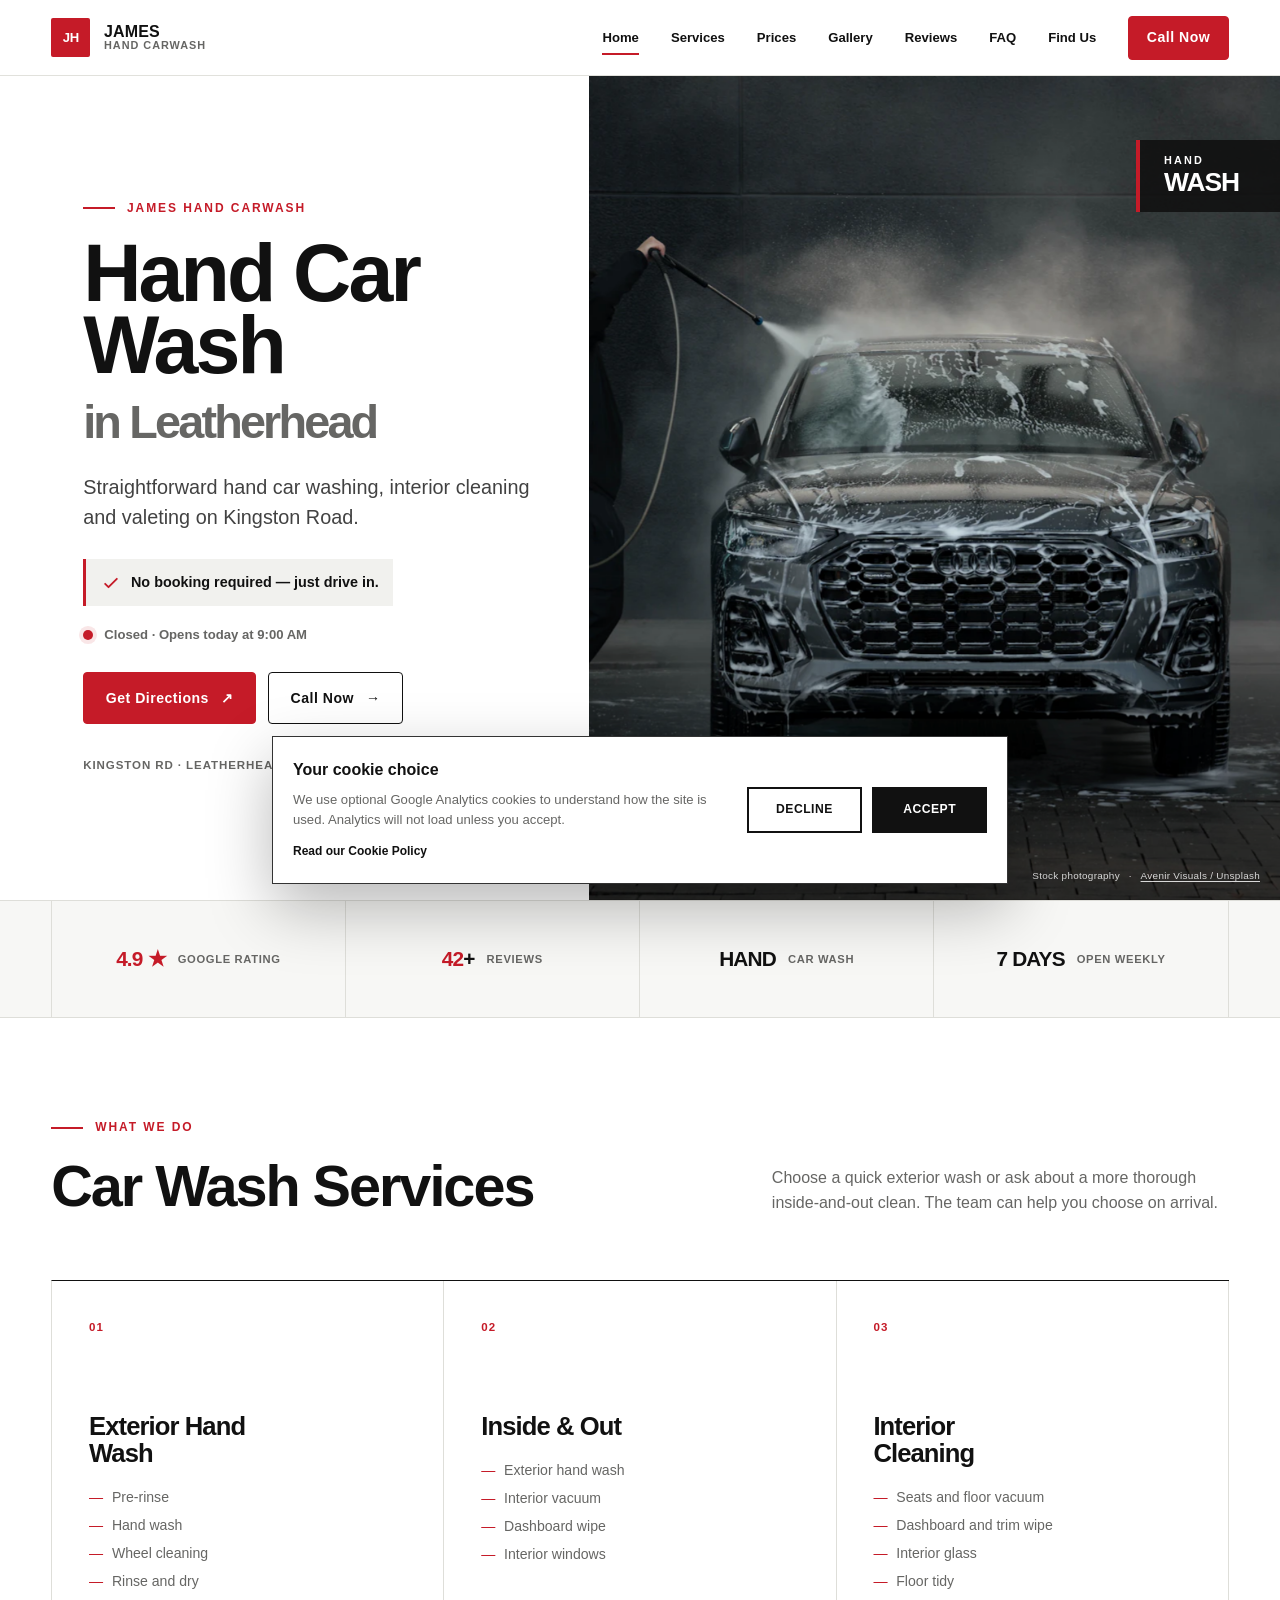
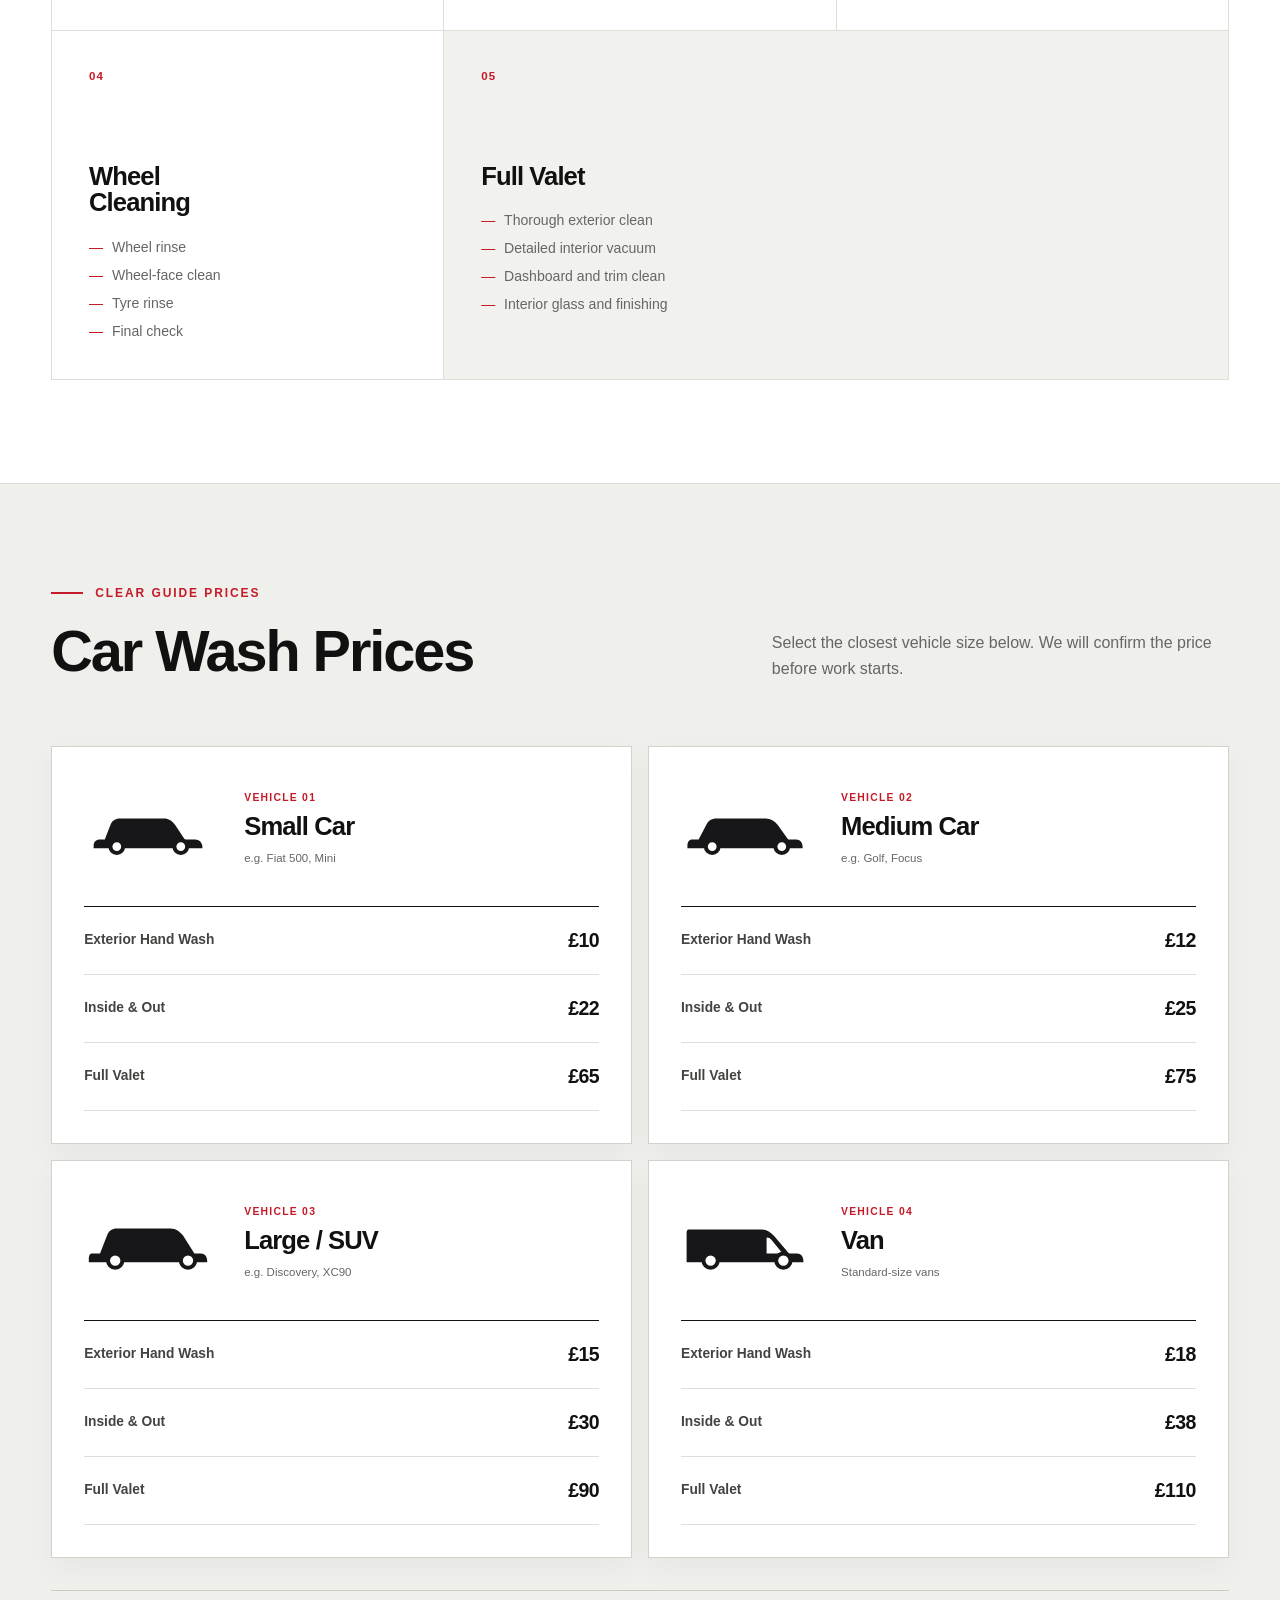
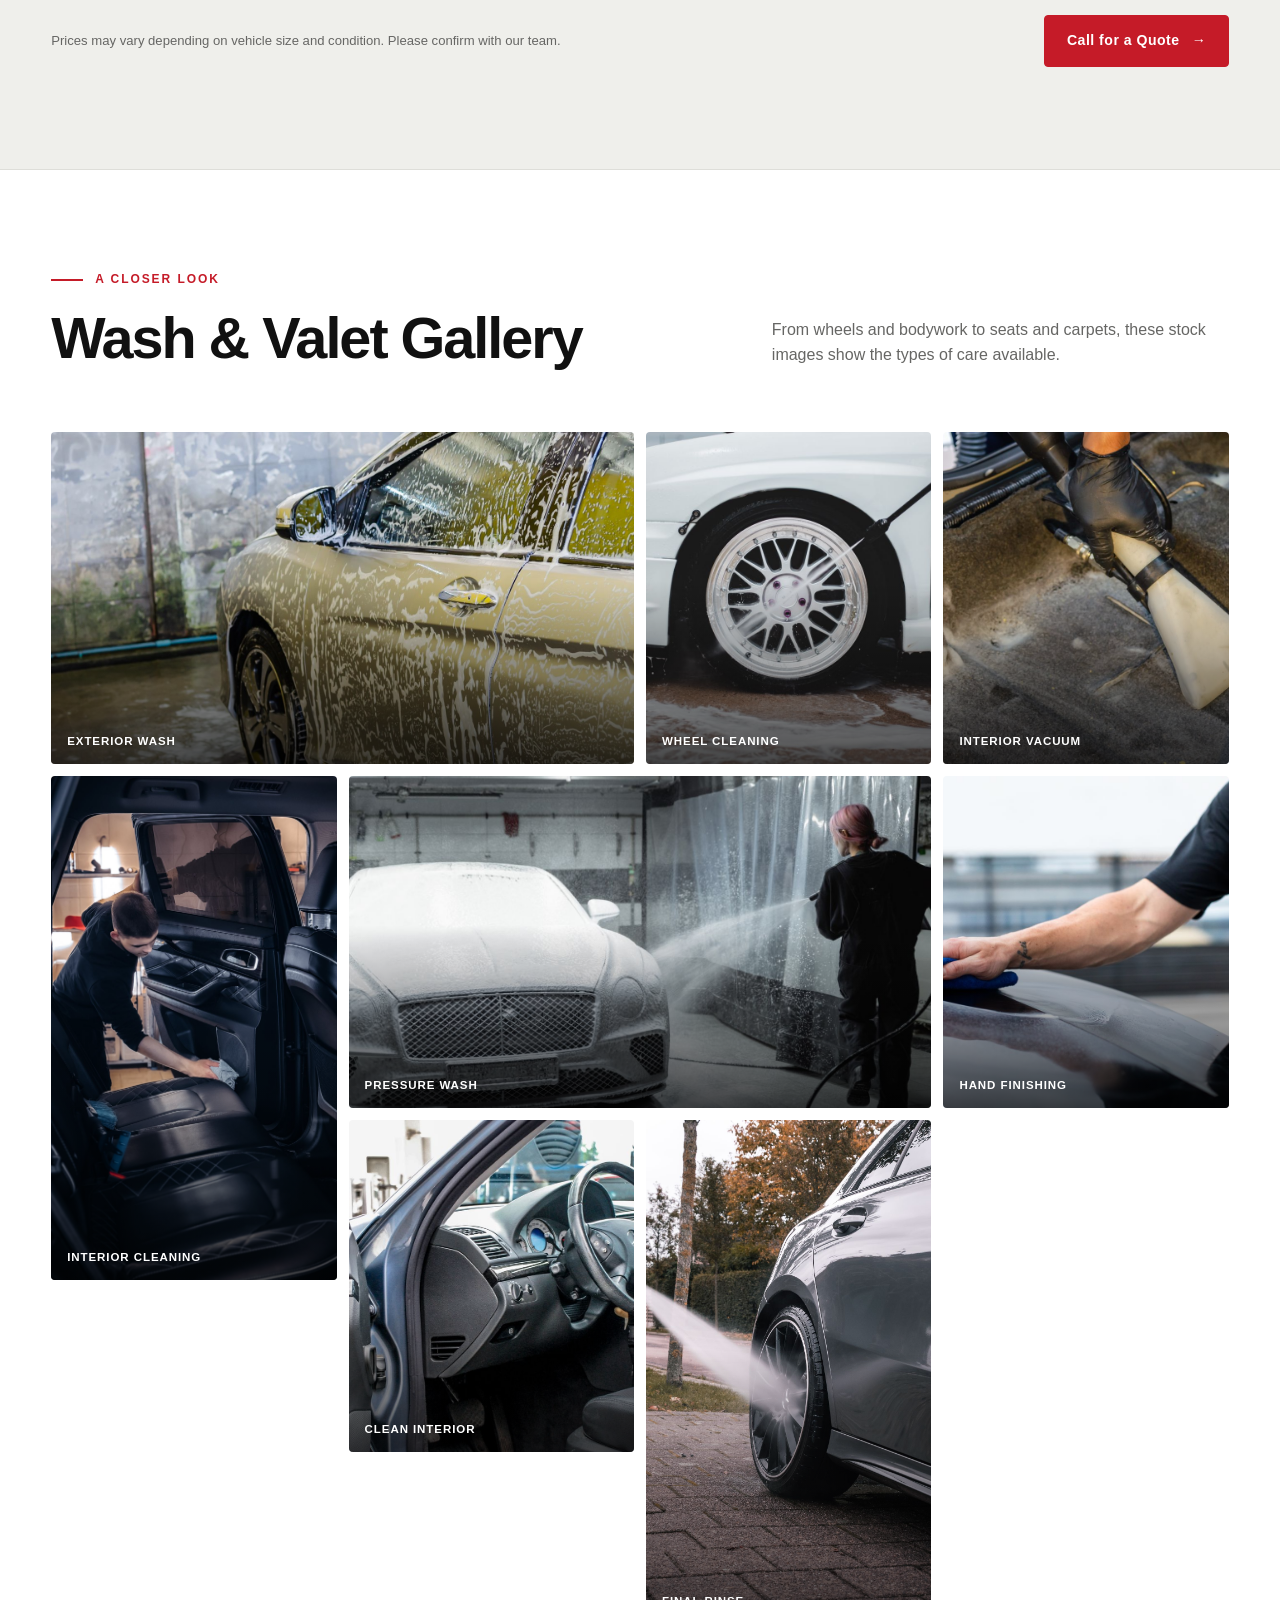
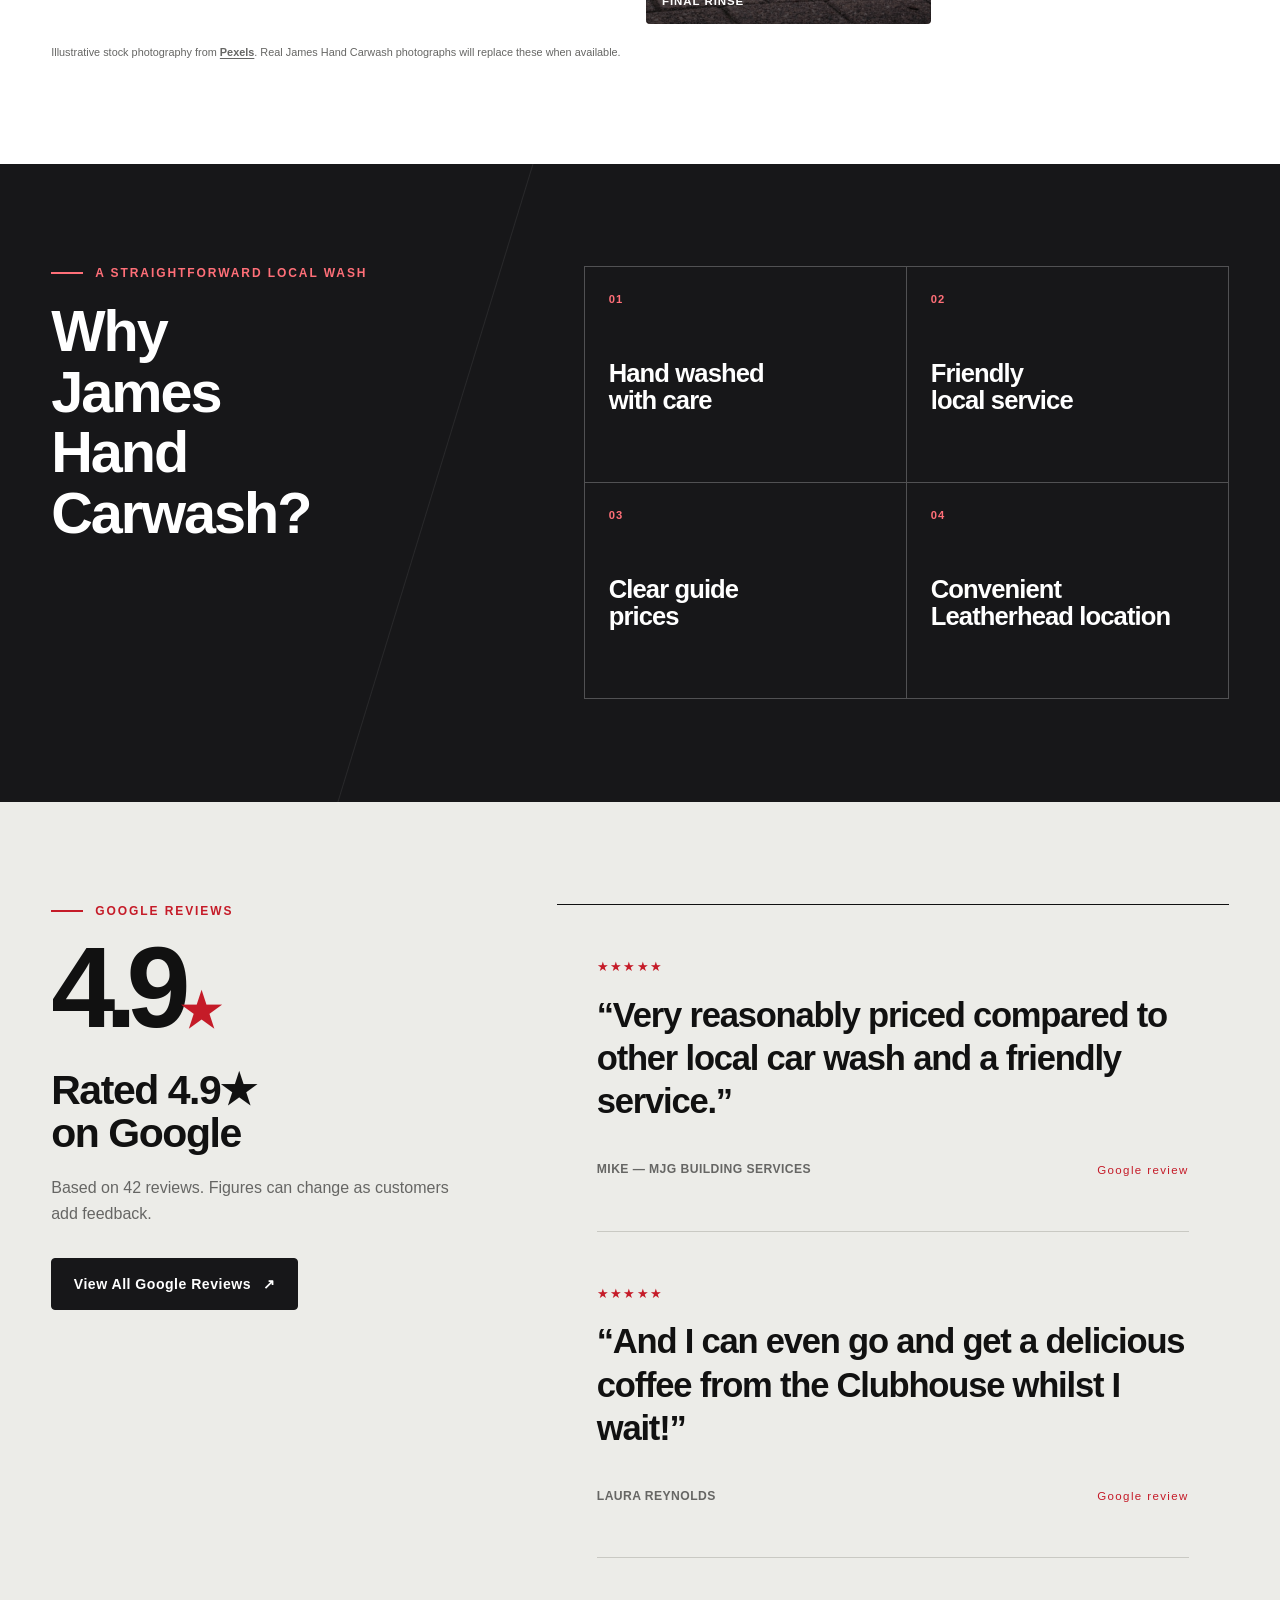
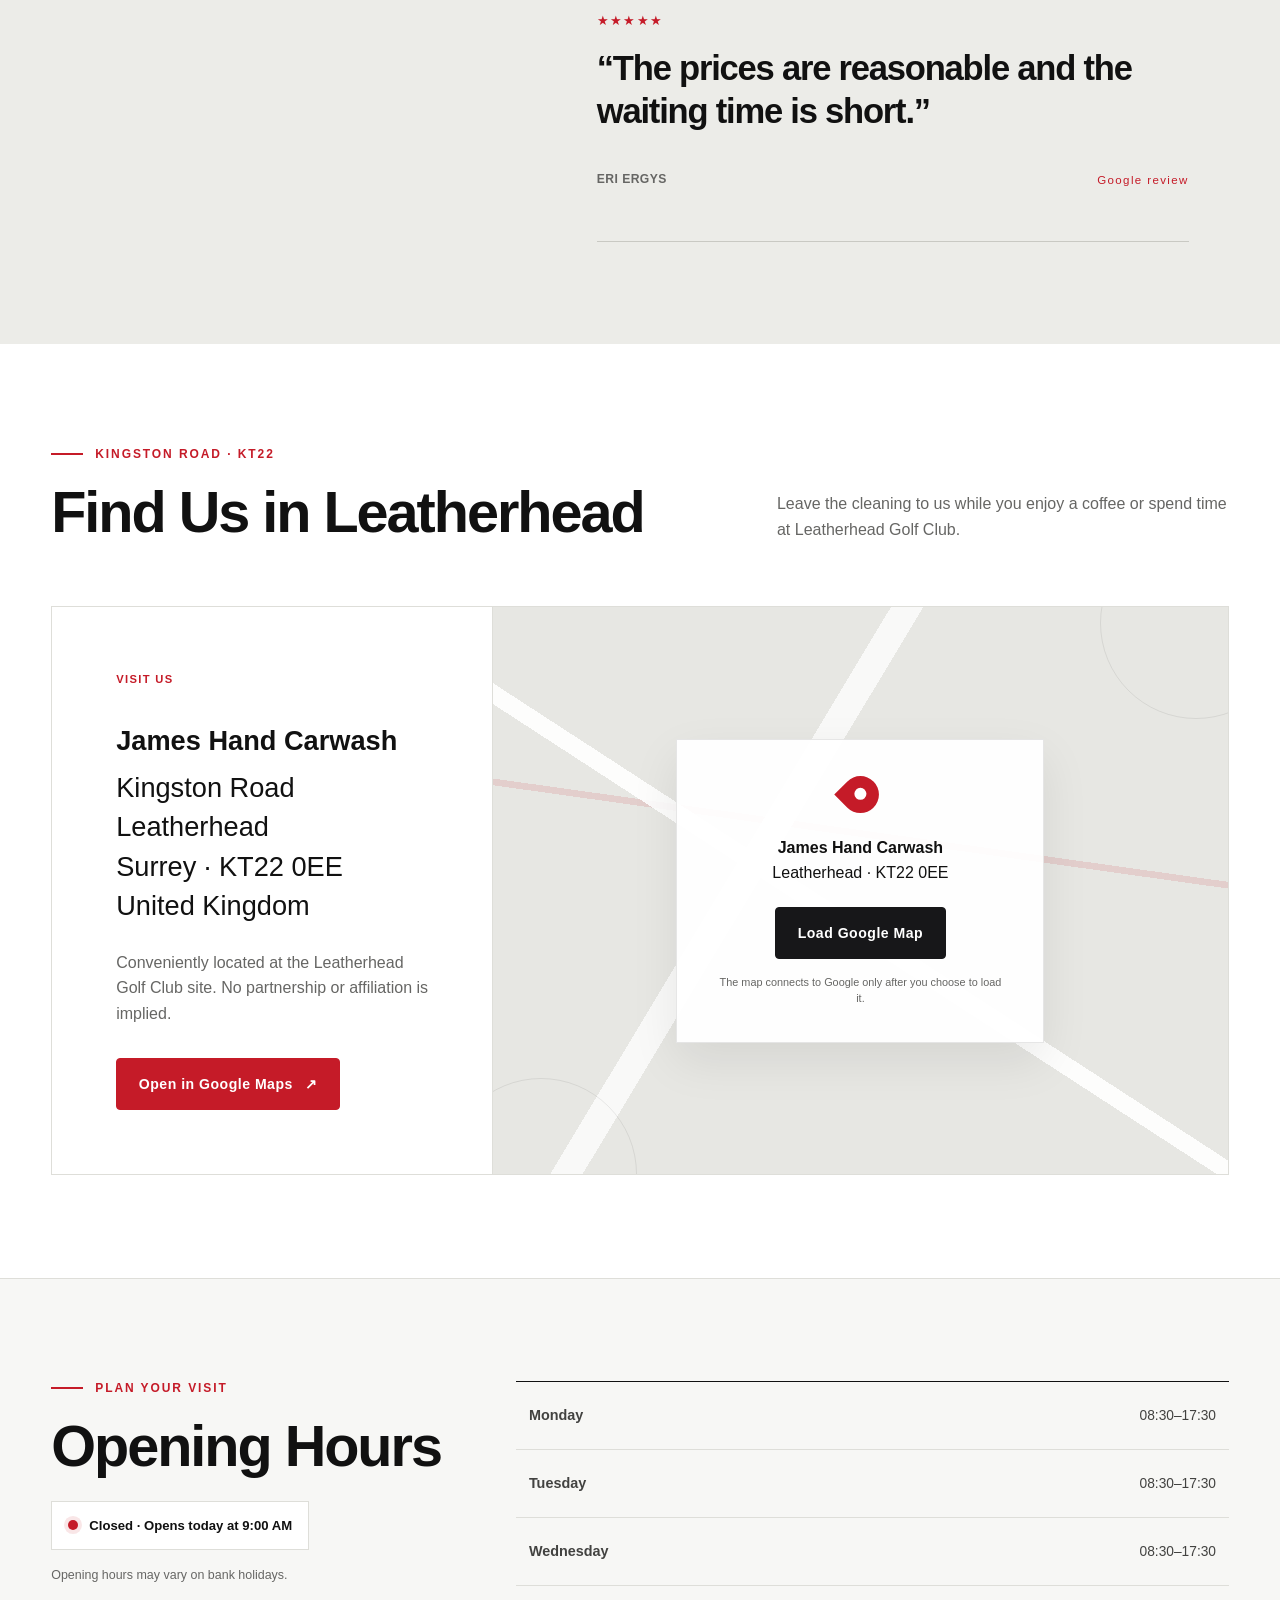
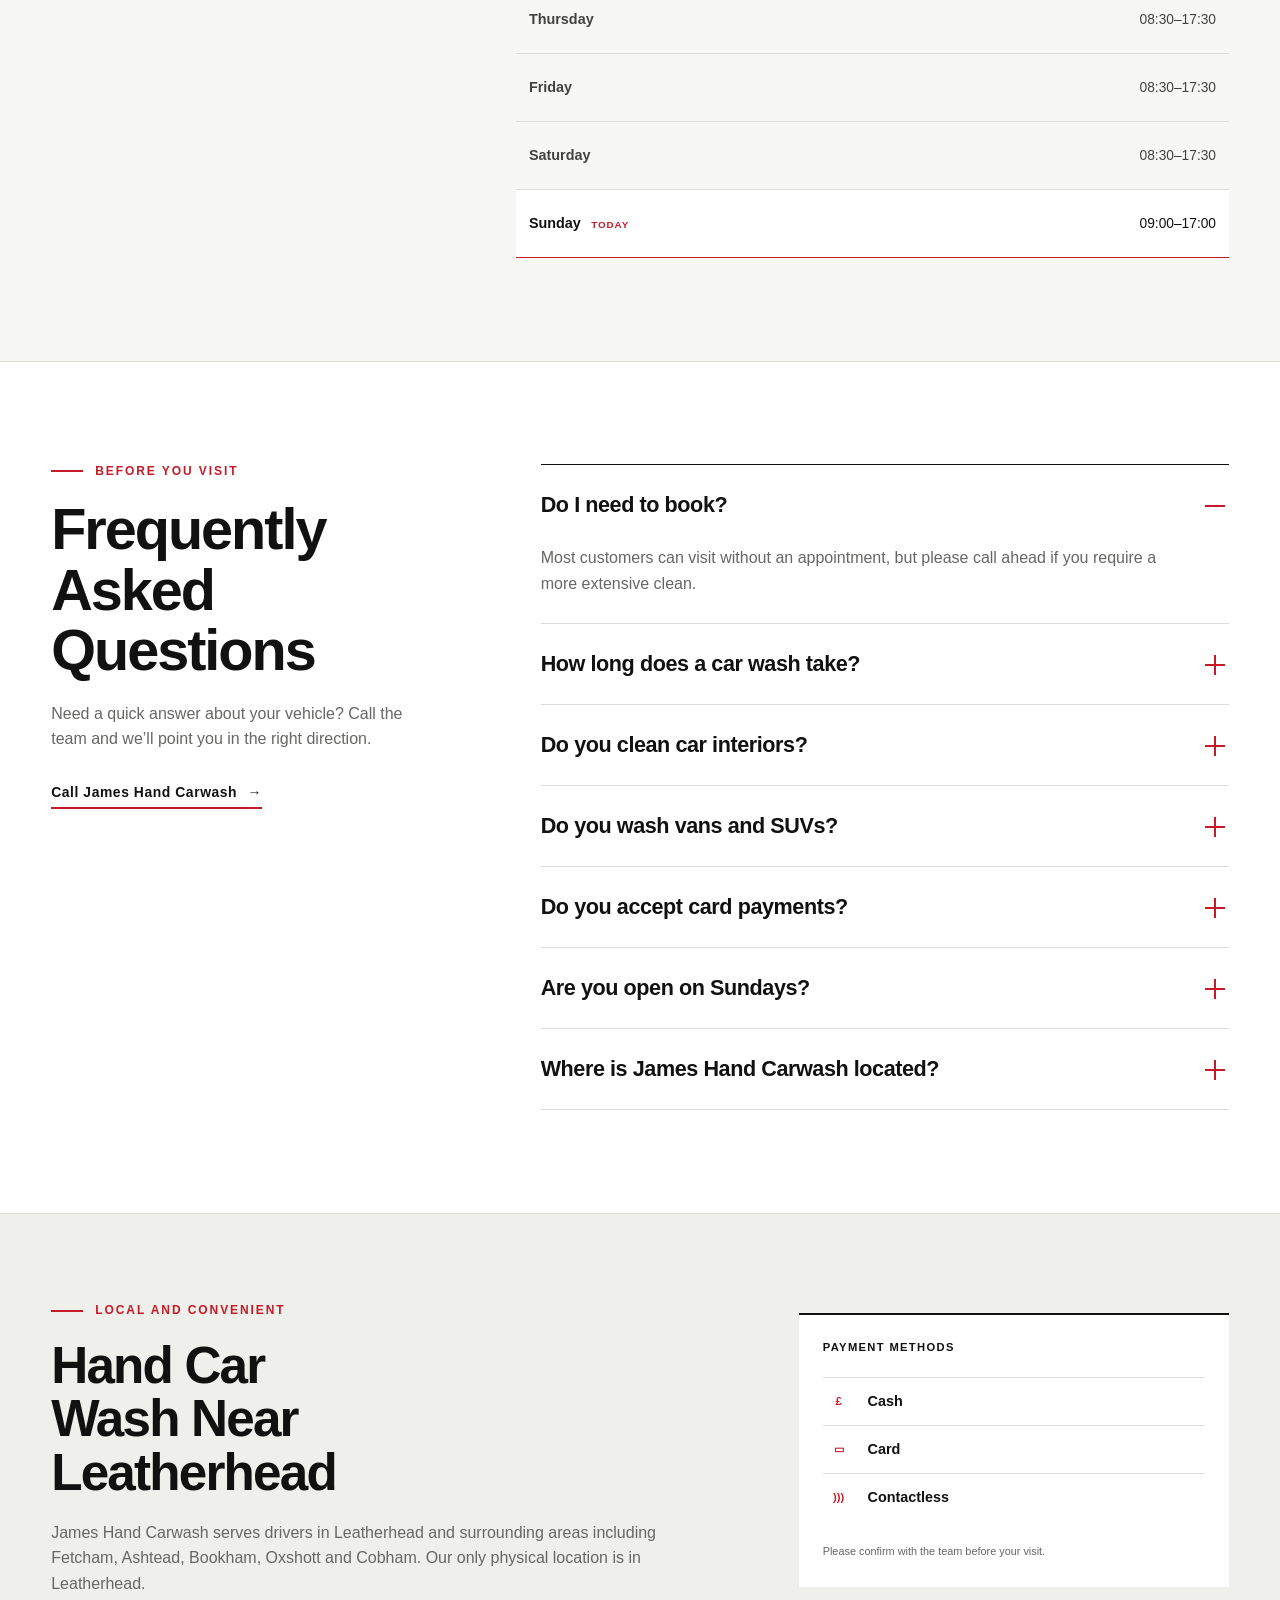
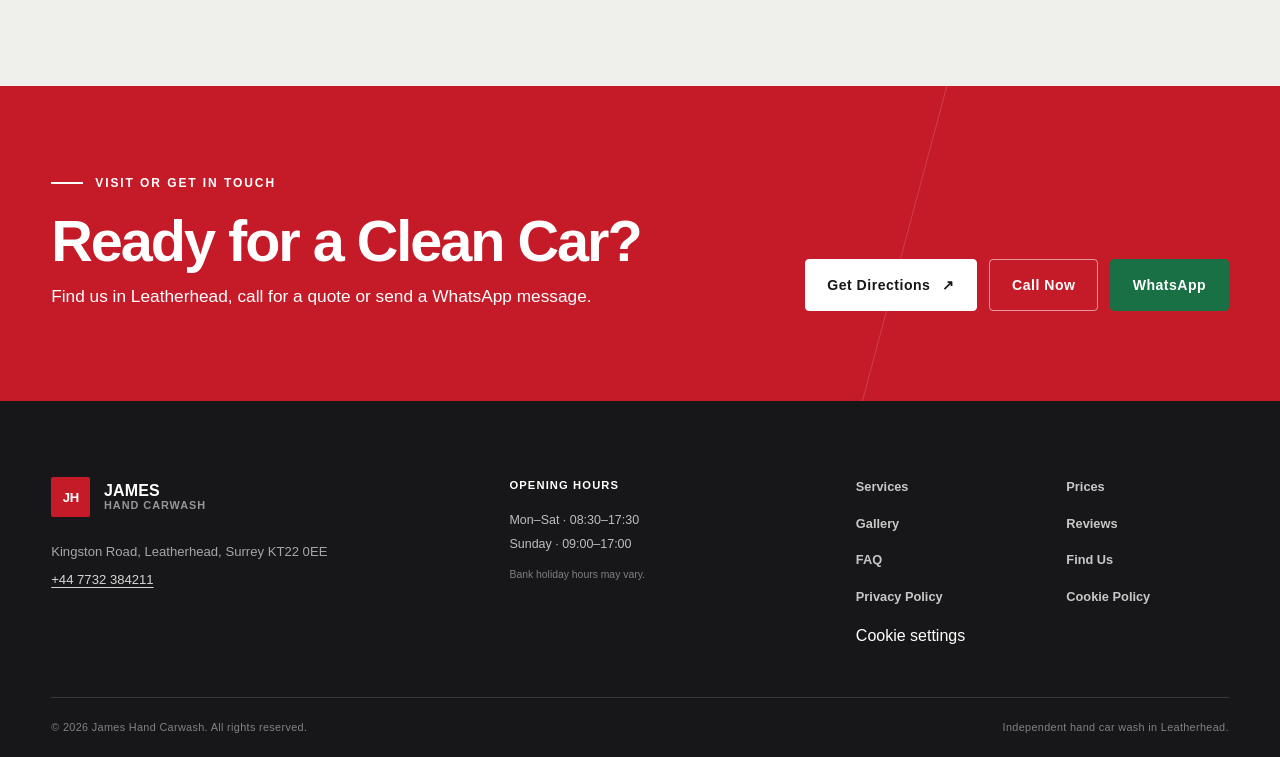
==== commit f11ee02b: "a" ====
--- a/index.html
+++ b/index.html
@@ -3,81 +3,104 @@
 <head>
   <meta charset="utf-8">
   <meta name="viewport" content="width=device-width, initial-scale=1">
-  <title>James Hand Carwash | Hand Car Wash in Leatherhead</title>
-  <meta name="description" content="James Hand Carwash in Leatherhead offers friendly, professional hand car washing on Kingston Road at Leatherhead Golf Club. Rated 4.9★ on Google.">
+  <title>James Hand Carwash | Hand Car Wash Leatherhead</title>
+  <meta name="description" content="James Hand Carwash in Leatherhead offers hand car washing, interior cleaning and valeting. Call for a quote or get directions to our Kingston Road site.">
   <meta name="theme-color" content="#111111">
-
-  <!-- Canonical URL placeholder: replace the domain and uncomment before launch.
-  <link rel="canonical" href="https://your-domain.example/">
-  -->
+  <link rel="canonical" href="https://lediofiri.github.io/Jameshandwash/">
   <link rel="icon" href="favicon.svg" type="image/svg+xml">
 
   <meta property="og:type" content="website">
   <meta property="og:locale" content="en_GB">
   <meta property="og:site_name" content="James Hand Carwash">
-  <meta property="og:title" content="James Hand Carwash | Hand Car Wash in Leatherhead">
-  <meta property="og:description" content="Friendly, professional hand car washing at Leatherhead Golf Club. Rated 4.9★ on Google.">
-  <!-- Open Graph URL placeholders: replace the domain and uncomment before launch.
-  <meta property="og:url" content="https://your-domain.example/">
-  <meta property="og:image" content="https://your-domain.example/assets/hand-car-wash.webp">
-  <meta property="og:image:alt" content="Illustrative photograph of a car being washed by hand">
-  -->
-
-  <meta name="twitter:card" content="summary">
-  <meta name="twitter:title" content="James Hand Carwash | Leatherhead">
-  <meta name="twitter:description" content="Friendly, professional hand car washing at Leatherhead Golf Club. Rated 4.9★ on Google.">
-  <!-- Twitter image placeholders: replace the domain, change the active card above to summary_large_image, and uncomment before launch.
-  <meta name="twitter:image" content="https://your-domain.example/assets/hand-car-wash.webp">
-  <meta name="twitter:image:alt" content="Illustrative photograph of a car being washed by hand">
-  -->
+  <meta property="og:title" content="James Hand Carwash | Hand Car Wash Leatherhead">
+  <meta property="og:description" content="Hand car washing, interior cleaning and valeting in Leatherhead. Call today or get directions to James Hand Carwash.">
+  <meta property="og:url" content="https://lediofiri.github.io/Jameshandwash/">
+  <!-- TODO: Replace OG image with branded James Hand Carwash social image -->
+  <meta property="og:image" content="https://lediofiri.github.io/Jameshandwash/assets/hand-car-wash.webp">
+  <meta property="og:image:alt" content="Hand car wash in Leatherhead">
+  <meta name="twitter:card" content="summary_large_image">
+  <meta name="twitter:title" content="James Hand Carwash | Hand Car Wash Leatherhead">
+  <meta name="twitter:description" content="Hand car washing, interior cleaning and valeting in Leatherhead. Call today or get directions.">
+  <!-- TODO: Replace Twitter image with branded James Hand Carwash social image -->
+  <meta name="twitter:image" content="https://lediofiri.github.io/Jameshandwash/assets/hand-car-wash.webp">
+  <meta name="twitter:image:alt" content="Hand car wash in Leatherhead">
 
   <link rel="preload" href="assets/hand-car-wash.webp" as="image" type="image/webp" fetchpriority="high">
   <link rel="stylesheet" href="styles.css">
   <script>document.documentElement.classList.add('js');</script>
   <script src="script.js" defer></script>
 
+  <!-- TODO: Confirm rating/count and opening hours in script.js BUSINESS_CONFIG. -->
+  <!-- TODO: Add geo only when verified coordinates are available. -->
   <script type="application/ld+json">
   {
     "@context": "https://schema.org",
-    "@type": "AutoWash",
-    "name": "James Hand Carwash",
-    "description": "Hand car wash at Leatherhead Golf Club, KT22 0EE.",
-    "telephone": "+447732384211",
-    "address": {
-      "@type": "PostalAddress",
-      "streetAddress": "Kingston Rd",
-      "addressLocality": "Leatherhead",
-      "postalCode": "KT22 0EE",
-      "addressCountry": "GB"
-    },
-    "hasMap": "https://share.google/yLYQ1P7lqTCCYRFbb"
+    "@graph": [
+      {
+        "@type": "AutomotiveBusiness",
+        "@id": "https://lediofiri.github.io/Jameshandwash/#business",
+        "name": "James Hand Carwash",
+        "url": "https://lediofiri.github.io/Jameshandwash/",
+        "description": "Hand car wash, interior cleaning and valeting in Leatherhead.",
+        "telephone": "+447732384211",
+        "image": "https://lediofiri.github.io/Jameshandwash/assets/hand-car-wash.webp",
+        "priceRange": "££",
+        "address": {
+          "@type": "PostalAddress",
+          "streetAddress": "Kingston Road",
+          "addressLocality": "Leatherhead",
+          "addressRegion": "Surrey",
+          "postalCode": "KT22 0EE",
+          "addressCountry": "GB"
+        },
+        "hasMap": "https://share.google/yLYQ1P7lqTCCYRFbb",
+        "sameAs": ["https://share.google/yLYQ1P7lqTCCYRFbb"],
+        "openingHoursSpecification": [
+          {
+            "@type": "OpeningHoursSpecification",
+            "dayOfWeek": ["Monday", "Tuesday", "Wednesday", "Thursday", "Friday", "Saturday"],
+            "opens": "08:30",
+            "closes": "17:30"
+          },
+          {
+            "@type": "OpeningHoursSpecification",
+            "dayOfWeek": "Sunday",
+            "opens": "09:00",
+            "closes": "17:00"
+          }
+        ]
+      },
+      {
+        "@type": "FAQPage",
+        "@id": "https://lediofiri.github.io/Jameshandwash/#faq",
+        "mainEntity": [
+          {"@type":"Question","name":"Do I need to book?","acceptedAnswer":{"@type":"Answer","text":"Most customers can visit without an appointment, but please call ahead if you require a more extensive clean."}},
+          {"@type":"Question","name":"How long does a car wash take?","acceptedAnswer":{"@type":"Answer","text":"Times vary with the service, vehicle size and how busy we are. Call ahead if you are working to a particular schedule."}},
+          {"@type":"Question","name":"Do you clean car interiors?","acceptedAnswer":{"@type":"Answer","text":"Yes, interior cleaning options are available. Please ask the team which package best suits your car."}},
+          {"@type":"Question","name":"Do you wash vans and SUVs?","acceptedAnswer":{"@type":"Answer","text":"We can accommodate vans and SUVs, with prices based on vehicle size and condition. Please call if you have a particularly large vehicle."}},
+          {"@type":"Question","name":"Do you accept card payments?","acceptedAnswer":{"@type":"Answer","text":"Cash, card and contactless are currently shown as payment options, but please confirm with the team before your visit."}},
+          {"@type":"Question","name":"Are you open on Sundays?","acceptedAnswer":{"@type":"Answer","text":"Our temporary Sunday hours are 9:00 AM to 5:00 PM. Please confirm before travelling, especially on bank holidays."}},
+          {"@type":"Question","name":"Where is James Hand Carwash located?","acceptedAnswer":{"@type":"Answer","text":"You can find us on Kingston Road, Leatherhead, KT22 0EE, at the Leatherhead Golf Club location."}}
+        ]
+      }
+    ]
   }
   </script>
 </head>
 <body id="top" class="has-mobile-actions">
+  <!-- Edit all uncertain business values in BUSINESS_CONFIG at the top of script.js. -->
   <a class="skip-link" href="#main-content">Skip to main content</a>
 
   <header class="site-header" data-header>
     <div class="container nav-shell">
-      <a class="brand" href="#top" aria-label="James Hand Carwash, home">
+      <a class="brand" href="index.html" aria-label="James Hand Carwash, home">
         <span class="brand-mark" aria-hidden="true">JH</span>
-        <span class="brand-copy">
-          <strong>James</strong>
-          <span>Hand Carwash</span>
-        </span>
+        <span class="brand-copy"><strong>James</strong><span>Hand Carwash</span></span>
       </a>
-
-      <button class="menu-toggle" type="button" aria-expanded="false" aria-controls="site-nav" aria-label="Open menu" data-menu-toggle>
-        <span></span>
-        <span></span>
-      </button>
-
+      <button class="menu-toggle" type="button" aria-expanded="false" aria-controls="site-nav" aria-label="Open menu" data-menu-toggle><span></span><span></span></button>
       <nav class="site-nav" id="site-nav" aria-label="Main navigation" data-nav>
-        <a href="#services">Services</a>
-        <a href="#reviews">Reviews</a>
-        <a href="#location">Location</a>
-        <a href="#contact">Contact</a>
-        <a class="button button--small" href="tel:+447732384211">Call Now</a>
+        <a href="index.html" aria-current="page">Home</a><a href="services.html">Services</a><a href="prices.html">Prices</a><a href="gallery.html">Gallery</a><a href="reviews.html">Reviews</a><a href="faq.html">FAQ</a><a href="location.html">Find Us</a>
+        <a class="button button--small" href="tel:+447732384211" data-phone-link>Call Now</a>
       </nav>
     </div>
   </header>
@@ -85,264 +108,193 @@
   <main id="main-content">
     <section class="hero" aria-labelledby="hero-title">
       <div class="hero-grid">
-        <div class="hero-copy">
-          <div class="hero-copy__inner">
-            <p class="eyebrow">James Hand Carwash</p>
-            <h1 id="hero-title">Hand Car Wash <span>in Leatherhead</span></h1>
-            <p class="hero-lead">Fast, friendly hand car washing at Leatherhead Golf Club.</p>
-
-            <div class="rating-line" role="img" aria-label="Rated 4.9 out of 5 from 42 Google reviews">
-              <strong>4.9 <span aria-hidden="true">★</span></strong>
-              <span class="rating-line__rule" aria-hidden="true"></span>
-              <span>42 Google Reviews</span>
-            </div>
-
-            <div class="hero-actions">
-              <a class="button" href="https://share.google/yLYQ1P7lqTCCYRFbb" target="_blank" rel="noopener noreferrer">Get Directions <span aria-hidden="true">↗</span></a>
-              <a class="button button--secondary" href="tel:+447732384211">Call Us <span aria-hidden="true">→</span></a>
-            </div>
-
-            <p class="hero-address">Kingston Rd · Leatherhead · KT22 0EE</p>
+        <div class="hero-copy"><div class="hero-copy__inner">
+          <p class="eyebrow">James Hand Carwash</p>
+          <h1 id="hero-title">Hand Car Wash <span>in Leatherhead</span></h1>
+          <p class="hero-lead">Straightforward hand car washing, interior cleaning and valeting on Kingston Road.</p>
+          <!-- TODO: Confirm whether booking is required. Controlled by BUSINESS_CONFIG.bookingRequired. -->
+          <p class="drive-in-message" data-booking-message><svg viewBox="0 0 24 24" width="20" height="20" aria-hidden="true"><path d="M5 13l4 4L19 7" fill="none" stroke="currentColor" stroke-width="2.2" stroke-linecap="round" stroke-linejoin="round"/></svg><strong>No booking required — just drive in.</strong></p>
+          <div class="open-status" role="status" aria-live="polite" data-open-status><span class="status-dot" aria-hidden="true"></span><span>Checking today’s hours…</span></div>
+          <div class="hero-actions">
+            <a class="button" href="https://share.google/yLYQ1P7lqTCCYRFbb" target="_blank" rel="noopener noreferrer" data-directions-link>Get Directions <span aria-hidden="true">↗</span></a>
+            <a class="button button--secondary" href="tel:+447732384211" data-phone-link>Call Now <span aria-hidden="true">→</span></a>
           </div>
+          <p class="hero-address">Kingston Rd · Leatherhead · KT22 0EE</p>
+        </div></div>
+        <figure class="hero-media">
+          <!-- TODO: Replace stock image with real James Hand Carwash photography. Source: https://unsplash.com/photos/man-washing-a-car-covered-in-foam-8s9GAPUMimY -->
+          <img src="assets/hand-car-wash.webp" width="1800" height="1013" alt="Hand car wash in Leatherhead" fetchpriority="high" decoding="async">
+          <div class="hero-media__stamp" aria-hidden="true"><span>HAND</span><strong>WASH</strong></div>
+          <figcaption><span>Stock photography</span><a href="https://unsplash.com/@avenir_visuals" target="_blank" rel="noopener noreferrer">Avenir Visuals / Unsplash</a></figcaption>
+        </figure>
+      </div>
+    </section>
+
+    <!-- TODO: Confirm rating/review count and whether “Open 7 Days” remains accurate. -->
+    <section class="trust-strip" aria-label="At a glance"><div class="container trust-grid">
+      <div class="trust-item"><strong><span data-google-rating>4.9</span> <span aria-hidden="true">★</span></strong><span>Google Rating</span></div>
+      <div class="trust-item"><strong><span data-google-review-count>42</span>+</strong><span>Reviews</span></div>
+      <div class="trust-item"><strong>HAND</strong><span>Car Wash</span></div>
+      <div class="trust-item" data-open-days-item><strong>7 DAYS</strong><span>Open Weekly</span></div>
+    </div></section>
+
+    <section class="section services" id="services" aria-labelledby="services-title"><div class="container">
+      <div class="section-heading section-heading--split"><div><p class="eyebrow">What we do</p><h2 id="services-title">Car Wash Services</h2></div><p>Choose a quick exterior wash or ask about a more thorough inside-and-out clean. The team can help you choose on arrival.</p></div>
+      <!-- TODO: Confirm package contents. These are temporary service details. -->
+      <div class="service-card-grid">
+        <article class="service-card"><span class="service-number" aria-hidden="true">01</span><h3>Exterior Hand Wash</h3><ul><li>Pre-rinse</li><li>Hand wash</li><li>Wheel cleaning</li><li>Rinse and dry</li></ul></article>
+        <article class="service-card"><span class="service-number" aria-hidden="true">02</span><h3>Inside &amp; Out</h3><ul><li>Exterior hand wash</li><li>Interior vacuum</li><li>Dashboard wipe</li><li>Interior windows</li></ul></article>
+        <article class="service-card"><span class="service-number" aria-hidden="true">03</span><h3>Interior Cleaning</h3><ul><li>Seats and floor vacuum</li><li>Dashboard and trim wipe</li><li>Interior glass</li><li>Floor tidy</li></ul></article>
+        <article class="service-card"><span class="service-number" aria-hidden="true">04</span><h3>Wheel Cleaning</h3><ul><li>Wheel rinse</li><li>Wheel-face clean</li><li>Tyre rinse</li><li>Final check</li></ul></article>
+        <article class="service-card service-card--featured"><span class="service-number" aria-hidden="true">05</span><h3>Full Valet</h3><ul><li>Thorough exterior clean</li><li>Detailed interior vacuum</li><li>Dashboard and trim clean</li><li>Interior glass and finishing</li></ul></article>
+      </div>
+    </div></section>
+    <section class="section pricing-section" id="prices" aria-labelledby="prices-title"><div class="container">
+      <div class="section-heading section-heading--split"><div><p class="eyebrow">Clear guide prices</p><h2 id="prices-title">Car Wash Prices</h2></div><p>Select the closest vehicle size below. We will confirm the price before work starts.</p></div>
+      <!-- TODO: Replace every temporary price in BUSINESS_CONFIG.prices when the confirmed price list is supplied. -->
+      <div class="pricing-grid">
+        <article class="price-card">
+          <header class="price-card__header"><svg class="vehicle-icon vehicle-icon--small" viewBox="0 0 160 64" aria-hidden="true"><path d="M20 43h6l7-18c2-5 6-8 12-8h55c6 0 10 3 14 8l12 18h13c5 0 9 4 9 9v2H12v-3c0-5 3-8 8-8Z"/><circle cx="41" cy="52" r="8"/><circle cx="121" cy="52" r="8"/></svg><div><p>Vehicle 01</p><h3>Small Car</h3><span>e.g. Fiat 500, Mini</span></div></header>
+          <dl class="price-list"><div><dt>Exterior Hand Wash</dt><dd data-price="small.exterior">£10</dd></div><div><dt>Inside &amp; Out</dt><dd data-price="small.insideOut">£22</dd></div><div><dt>Full Valet</dt><dd data-price="small.valet">£65</dd></div></dl>
+        </article>
+        <article class="price-card">
+          <header class="price-card__header"><svg class="vehicle-icon vehicle-icon--medium" viewBox="0 0 160 64" aria-hidden="true"><path d="M14 43h8l10-19c3-5 7-7 13-7h61c6 0 11 3 15 8l13 18h10c5 0 8 4 8 9v2H8v-3c0-5 2-8 6-8Z"/><circle cx="39" cy="52" r="8"/><circle cx="126" cy="52" r="8"/></svg><div><p>Vehicle 02</p><h3>Medium Car</h3><span>e.g. Golf, Focus</span></div></header>
+          <dl class="price-list"><div><dt>Exterior Hand Wash</dt><dd data-price="medium.exterior">£12</dd></div><div><dt>Inside &amp; Out</dt><dd data-price="medium.insideOut">£25</dd></div><div><dt>Full Valet</dt><dd data-price="medium.valet">£75</dd></div></dl>
+        </article>
+        <article class="price-card">
+          <header class="price-card__header"><svg class="vehicle-icon vehicle-icon--large" viewBox="0 0 160 64" aria-hidden="true"><path d="M10 43h10l9-23c2-5 6-8 12-8h67c7 0 12 4 16 9l14 22h8c5 0 8 4 8 9v2H6v-4c0-4 1-7 4-7Z"/><circle cx="39" cy="52" r="9"/><circle cx="130" cy="52" r="9"/></svg><div><p>Vehicle 03</p><h3>Large / SUV</h3><span>e.g. Discovery, XC90</span></div></header>
+          <dl class="price-list"><div><dt>Exterior Hand Wash</dt><dd data-price="large.exterior">£15</dd></div><div><dt>Inside &amp; Out</dt><dd data-price="large.insideOut">£30</dd></div><div><dt>Full Valet</dt><dd data-price="large.valet">£90</dd></div></dl>
+        </article>
+        <article class="price-card">
+          <header class="price-card__header"><svg class="vehicle-icon vehicle-icon--van" viewBox="0 0 160 64" aria-hidden="true"><path d="M9 13h91c7 0 12 3 17 9l18 21h10c5 0 8 4 8 9v2H7V17c0-2 1-4 2-4Zm98 10v20h20l-14-17c-2-2-3-3-6-3Z"/><circle cx="37" cy="52" r="9"/><circle cx="128" cy="52" r="9"/></svg><div><p>Vehicle 04</p><h3>Van</h3><span>Standard-size vans</span></div></header>
+          <dl class="price-list"><div><dt>Exterior Hand Wash</dt><dd data-price="van.exterior">£18</dd></div><div><dt>Inside &amp; Out</dt><dd data-price="van.insideOut">£38</dd></div><div><dt>Full Valet</dt><dd data-price="van.valet">£110</dd></div></dl>
+        </article>
+      </div>
+      <div class="pricing-footer"><p>Prices may vary depending on vehicle size and condition. Please confirm with our team.</p><a class="button" href="tel:+447732384211" data-phone-link>Call for a Quote <span aria-hidden="true">→</span></a></div>
+    </div></section>
+
+    <section class="section gallery-section" id="gallery" aria-labelledby="gallery-title"><div class="container">
+      <div class="section-heading section-heading--split"><div><p class="eyebrow">A closer look</p><h2 id="gallery-title">Wash &amp; Valet Gallery</h2></div><p>From wheels and bodywork to seats and carpets, these stock images show the types of care available.</p></div>
+      <!-- TODO: Replace all stock images below with real James Hand Carwash photography. -->
+      <div class="gallery-grid">
+        <!-- Source: https://www.pexels.com/photo/using-soap-in-washing-a-car-5233271/ -->
+        <figure class="gallery-item gallery-item--wide"><button type="button" data-gallery-item data-full-src="assets/exterior-hand-wash.jpg" data-caption="Exterior hand washing"><img src="assets/exterior-hand-wash.jpg" width="1400" height="928" alt="Hand car wash in Leatherhead" loading="lazy" decoding="async"><span>Exterior wash</span></button></figure>
+        <!-- Source: https://www.pexels.com/photo/car-wheel-washing-with-water-jet-4876678/ -->
+        <figure class="gallery-item"><button type="button" data-gallery-item data-full-src="assets/wheel-pressure-cleaning.jpg" data-caption="Wheel cleaning during hand car wash"><img src="assets/wheel-pressure-cleaning.jpg" width="1200" height="800" alt="Wheel cleaning during hand car wash" loading="lazy" decoding="async"><span>Wheel cleaning</span></button></figure>
+        <!-- Source: https://www.pexels.com/photo/hand-holding-a-car-vacuum-cleaner-5233264/ -->
+        <figure class="gallery-item"><button type="button" data-gallery-item data-full-src="assets/car-interior-vacuum.jpg" data-caption="Car interior vacuuming"><img src="assets/car-interior-vacuum.jpg" width="1200" height="795" alt="Car interior vacuum cleaning" loading="lazy" decoding="async"><span>Interior vacuum</span></button></figure>
+        <!-- Source: https://www.pexels.com/photo/person-cleaning-car-interior-with-cloth-for-maintenance-31389821/ -->
+        <figure class="gallery-item gallery-item--tall"><button type="button" data-gallery-item data-full-src="assets/car-interior-cleaning.jpg" data-caption="Detailed car interior cleaning"><img src="assets/car-interior-cleaning.jpg" width="1200" height="2133" alt="Car interior cleaning" loading="lazy" decoding="async"><span>Interior cleaning</span></button></figure>
+        <!-- Source: https://www.pexels.com/photo/a-woman-cleaning-a-car-6873081/ -->
+        <figure class="gallery-item gallery-item--wide"><button type="button" data-gallery-item data-full-src="assets/pressure-washing-car.jpg" data-caption="Professional pressure washing"><img src="assets/pressure-washing-car.jpg" width="1200" height="800" alt="Pressure washing a vehicle" loading="lazy" decoding="async"><span>Pressure wash</span></button></figure>
+        <!-- Source: https://www.pexels.com/photo/cleaning-of-car-7154630/ -->
+        <figure class="gallery-item"><button type="button" data-gallery-item data-full-src="assets/car-detailing-finish.jpg" data-caption="Finishing a clean car by hand"><img src="assets/car-detailing-finish.jpg" width="1200" height="800" alt="Car detailing and finishing by hand" loading="lazy" decoding="async"><span>Hand finishing</span></button></figure>
+        <!-- Source: https://www.pexels.com/photo/clean-car-indoors-9138382/ -->
+        <figure class="gallery-item"><button type="button" data-gallery-item data-full-src="assets/finished-car-interior.jpg" data-caption="Finished clean car interior"><img src="assets/finished-car-interior.jpg" width="1200" height="803" alt="Finished clean car interior" loading="lazy" decoding="async"><span>Clean interior</span></button></figure>
+        <!-- Source: https://www.pexels.com/photo/cleaning-car-on-sidewalk-5693660/ -->
+        <figure class="gallery-item gallery-item--tall"><button type="button" data-gallery-item data-full-src="assets/wheel-hand-wash.jpg" data-caption="Rinsing wheels and bodywork"><img src="assets/wheel-hand-wash.jpg" width="1200" height="1800" alt="Wheel and bodywork rinsing during a hand wash" loading="lazy" decoding="async"><span>Final rinse</span></button></figure>
+      </div>
+      <p class="gallery-credit">Illustrative stock photography from <a href="https://www.pexels.com/" target="_blank" rel="noopener noreferrer">Pexels</a>. Real James Hand Carwash photographs will replace these when available.</p>
+    </div></section>
+
+    <section class="why-section" aria-labelledby="why-title"><div class="container why-layout">
+      <div class="why-heading"><p class="eyebrow eyebrow--light">A straightforward local wash</p><h2 id="why-title">Why James<br>Hand Carwash?</h2></div>
+      <div class="benefit-grid"><div class="benefit"><span aria-hidden="true">01</span><h3>Hand washed<br>with care</h3></div><div class="benefit"><span aria-hidden="true">02</span><h3>Friendly<br>local service</h3></div><div class="benefit"><span aria-hidden="true">03</span><h3>Clear guide<br>prices</h3></div><div class="benefit"><span aria-hidden="true">04</span><h3>Convenient<br>Leatherhead location</h3></div></div>
+    </div></section>
+
+    <section class="section reviews-section" id="reviews" aria-labelledby="reviews-title"><div class="container reviews-layout">
+      <div class="reviews-score">
+        <p class="eyebrow">Google reviews</p>
+        <!-- TODO: Confirm rating/review count in BUSINESS_CONFIG. -->
+        <p class="score" aria-hidden="true"><span data-google-rating>4.9</span><span>★</span></p>
+        <h2 id="reviews-title">Rated <span data-google-rating>4.9</span>★<br>on Google</h2>
+        <p>Based on <span data-google-review-count>42</span> reviews. Figures can change as customers add feedback.</p>
+        <a class="button button--dark" href="https://share.google/yLYQ1P7lqTCCYRFbb" target="_blank" rel="noopener noreferrer">View All Google Reviews <span aria-hidden="true">↗</span></a>
+      </div>
+      <!-- Only genuine review excerpts already present in the project are shown. -->
+      <div class="review-list">
+        <blockquote class="review"><div class="review-stars" aria-label="5 out of 5 stars">★★★★★</div><p>“Very reasonably priced compared to other local car wash and a friendly service.”</p><footer><cite>Mike — MJG Building Services</cite><span>Google review</span></footer></blockquote>
+        <blockquote class="review"><div class="review-stars" aria-label="5 out of 5 stars">★★★★★</div><p>“And I can even go and get a delicious coffee from the Clubhouse whilst I wait!”</p><footer><cite>Laura Reynolds</cite><span>Google review</span></footer></blockquote>
+        <blockquote class="review"><div class="review-stars" aria-label="5 out of 5 stars">★★★★★</div><p>“The prices are reasonable and the waiting time is short.”</p><footer><cite>Eri Ergys</cite><span>Google review</span></footer></blockquote>
+      </div>
+    </div></section>
+    <section class="section location-section" id="location" aria-labelledby="location-title"><div class="container">
+      <div class="location-heading"><div><p class="eyebrow">Kingston Road · KT22</p><h2 id="location-title">Find Us in Leatherhead</h2></div><p>Leave the cleaning to us while you enjoy a coffee or spend time at Leatherhead Golf Club.</p></div>
+      <div class="location-grid">
+        <div class="address-panel">
+          <span class="address-panel__label">Visit us</span>
+          <address><strong>James Hand Carwash</strong>Kingston Road<br>Leatherhead<br>Surrey · KT22 0EE<br>United Kingdom</address>
+          <p>Conveniently located at the Leatherhead Golf Club site. No partnership or affiliation is implied.</p>
+          <a class="button" href="https://share.google/yLYQ1P7lqTCCYRFbb" target="_blank" rel="noopener noreferrer" data-directions-link>Open in Google Maps <span aria-hidden="true">↗</span></a>
         </div>
-
-        <figure class="hero-media">
-          <!-- Replace this single image with verified business photography when available. -->
-          <img src="assets/hand-car-wash.webp" width="1800" height="1013" alt="A car being washed with soap and a pressure washer; illustrative photography" fetchpriority="high" decoding="async">
-          <div class="hero-media__stamp" aria-hidden="true">
-            <span>HAND</span>
-            <strong>WASH</strong>
-          </div>
-          <figcaption>
-            <span>Illustrative photography</span>
-            <a href="https://unsplash.com/@avenir_visuals" target="_blank" rel="noopener noreferrer">Avenir Visuals / Unsplash</a>
-          </figcaption>
-        </figure>
-      </div>
-    </section>
-
-    <section class="trust-strip" aria-label="At a glance">
-      <div class="container trust-grid">
-        <div class="trust-item">
-          <strong>4.9 <span aria-hidden="true">★</span></strong>
-          <span>Google Rating</span>
-        </div>
-        <div class="trust-item">
-          <strong>42</strong>
-          <span>Google Reviews</span>
-        </div>
-        <div class="trust-item">
-          <strong>KT22</strong>
-          <span>Leatherhead</span>
-        </div>
-        <div class="trust-item">
-          <strong>HAND</strong>
-          <span>Washed</span>
-        </div>
-      </div>
-    </section>
-
-    <section class="section services" id="services" aria-labelledby="services-title">
-      <div class="container services-layout">
-        <div class="section-intro">
-          <p class="eyebrow">What we do</p>
-          <h2 id="services-title">Our Car Wash Services</h2>
-          <p>Simple, careful car washing for local drivers. Call us if you would like to check what is available for your vehicle.</p>
-          <a class="text-link" href="tel:+447732384211">Ask About Services <span aria-hidden="true">→</span></a>
-        </div>
-
-        <div class="service-list">
-          <article class="service-item">
-            <span class="service-number" aria-hidden="true">01</span>
-            <div>
-              <h3>Exterior Hand Wash</h3>
-              <p>A careful exterior clean by hand for everyday road grime and a tidy finish.</p>
-            </div>
-          </article>
-          <article class="service-item">
-            <span class="service-number" aria-hidden="true">02</span>
-            <div>
-              <h3>Interior Cleaning</h3>
-              <p>Ask our team about interior cleaning when you arrive or call before your visit.</p>
-            </div>
-          </article>
-          <article class="service-item">
-            <span class="service-number" aria-hidden="true">03</span>
-            <div>
-              <h3>Full Inside &amp; Out</h3>
-              <p>Ask about combining exterior and interior cleaning in one convenient visit.</p>
-            </div>
-          </article>
-          <article class="service-item">
-            <span class="service-number" aria-hidden="true">04</span>
-            <div>
-              <h3>Wheel &amp; Tyre Cleaning</h3>
-              <p>Speak to the team about cleaning for wheels and tyres when you visit.</p>
-            </div>
-          </article>
-        </div>
-      </div>
-    </section>
-
-    <section class="why-section" aria-labelledby="why-title">
-      <div class="container why-layout">
-        <div class="why-heading">
-          <p class="eyebrow eyebrow--light">A better local wash</p>
-          <h2 id="why-title">Why James<br>Hand Carwash?</h2>
-        </div>
-
-        <div class="benefit-grid">
-          <div class="benefit">
-            <span aria-hidden="true">01</span>
-            <h3>Hand washed<br>with care</h3>
-          </div>
-          <div class="benefit">
-            <span aria-hidden="true">02</span>
-            <h3>Friendly<br>local service</h3>
-          </div>
-          <div class="benefit">
-            <span aria-hidden="true">03</span>
-            <h3>Short<br>waiting times</h3>
-          </div>
-          <div class="benefit">
-            <span aria-hidden="true">04</span>
-            <h3>Convenient<br>Leatherhead location</h3>
-          </div>
-        </div>
-      </div>
-    </section>
-
-    <section class="section reviews-section" id="reviews" aria-labelledby="reviews-title">
-      <div class="container reviews-layout">
-        <div class="reviews-score">
-          <p class="eyebrow">Google reviews</p>
-          <p class="score" aria-hidden="true">4.9<span>★</span></p>
-          <h2 id="reviews-title">Rated 4.9★<br>on Google</h2>
-          <p>Trusted by drivers in Leatherhead and the surrounding area.</p>
-          <a class="button button--dark" href="https://share.google/yLYQ1P7lqTCCYRFbb" target="_blank" rel="noopener noreferrer">View All Google Reviews <span aria-hidden="true">↗</span></a>
-        </div>
-
-        <div class="review-list">
-          <blockquote class="review">
-            <p>“Very reasonably priced compared to other local car wash and a friendly service.”</p>
-            <footer>
-              <cite>Mike — MJG Building Services</cite>
-              <span>Google review</span>
-            </footer>
-          </blockquote>
-          <blockquote class="review">
-            <p>“And I can even go and get a delicious coffee from the Clubhouse whilst I wait!”</p>
-            <footer>
-              <cite>Laura Reynolds</cite>
-              <span>Google review</span>
-            </footer>
-          </blockquote>
-          <blockquote class="review">
-            <p>“The prices are reasonable and the waiting time is short.”</p>
-            <footer>
-              <cite>Eri Ergys</cite>
-              <span>Google review</span>
-            </footer>
-          </blockquote>
-        </div>
-      </div>
-    </section>
-
-    <section class="section location-section" id="location" aria-labelledby="location-title">
-      <div class="container">
-        <div class="location-heading">
-          <div>
-            <p class="eyebrow">Kingston Road · KT22</p>
-            <h2 id="location-title">Find Us in Leatherhead</h2>
-          </div>
-          <p>Located at Leatherhead Golf Club on Kingston Road.</p>
-        </div>
-
-        <div class="location-grid">
-          <div class="address-panel">
-            <span class="address-panel__label">Visit us</span>
-            <address>
-              <strong>James Hand Carwash</strong>
-              Kingston Rd<br>
-              Leatherhead<br>
-              KT22 0EE<br>
-              United Kingdom
-            </address>
-            <p>Located at <strong>Leatherhead Golf Club</strong>.</p>
-            <a class="button" href="https://share.google/yLYQ1P7lqTCCYRFbb" target="_blank" rel="noopener noreferrer">Get Directions <span aria-hidden="true">↗</span></a>
-          </div>
-
-          <div class="map-shell" data-map-shell>
-            <div class="map-placeholder" data-map-placeholder>
-              <div class="map-placeholder__content">
-                <span class="map-pin" aria-hidden="true"></span>
-                <p><strong>James Hand Carwash</strong><br>Leatherhead · KT22 0EE</p>
-                <button class="button button--dark js-only" type="button" data-map-load>Load Google Map</button>
-                <noscript><a class="text-link" href="https://share.google/yLYQ1P7lqTCCYRFbb">Open in Google Maps</a></noscript>
-                <small>The map connects to Google only after you choose to load it.</small>
-              </div>
-            </div>
-          </div>
-        </div>
-      </div>
-    </section>
-
-    <section class="hours-section" id="hours" aria-labelledby="hours-title">
-      <div class="container hours-layout">
-        <div>
-          <p class="eyebrow">Plan your visit</p>
-          <h2 id="hours-title">Opening Hours</h2>
-        </div>
-        <div class="hours-message">
-          <span class="status-dot" aria-hidden="true"></span>
-          <p><strong>Please check Google for today’s opening hours.</strong><br>Hours can change, so Google is the best place to confirm before travelling.</p>
-        </div>
-        <a class="text-link" href="https://share.google/yLYQ1P7lqTCCYRFbb" target="_blank" rel="noopener noreferrer">Check Today’s Hours <span aria-hidden="true">↗</span></a>
-      </div>
-    </section>
-
-    <section class="contact-section" id="contact" aria-labelledby="contact-title">
-      <div class="container contact-layout">
-        <div>
-          <p class="eyebrow eyebrow--light">We’re ready when you are</p>
-          <h2 id="contact-title">Ready for a Clean Car?</h2>
-          <p>Visit James Hand Carwash in Leatherhead or give us a call.</p>
-        </div>
-        <div class="contact-actions">
-          <a class="button button--light" href="tel:+447732384211">Call +44 7732 384211</a>
-          <a class="button button--outline-light" href="https://share.google/yLYQ1P7lqTCCYRFbb" target="_blank" rel="noopener noreferrer">Get Directions <span aria-hidden="true">↗</span></a>
-        </div>
-      </div>
-    </section>
+        <div class="map-shell" data-map-shell><div class="map-placeholder" data-map-placeholder><div class="map-placeholder__content">
+          <span class="map-pin" aria-hidden="true"></span><p><strong>James Hand Carwash</strong><br>Leatherhead · KT22 0EE</p>
+          <button class="button button--dark js-only" type="button" data-map-load>Load Google Map</button>
+          <noscript><a class="text-link" href="https://share.google/yLYQ1P7lqTCCYRFbb">Open in Google Maps</a></noscript>
+          <small>The map connects to Google only after you choose to load it.</small>
+        </div></div></div>
+      </div>
+    </div></section>
+
+    <section class="section hours-section" id="hours" aria-labelledby="hours-title"><div class="container hours-layout">
+      <div class="hours-intro"><p class="eyebrow">Plan your visit</p><h2 id="hours-title">Opening Hours</h2><div class="open-status open-status--large" data-open-status><span class="status-dot" aria-hidden="true"></span><span>Checking today’s hours…</span></div><p>Opening hours may vary on bank holidays.</p></div>
+      <!-- TODO: CONFIRM OPENING HOURS. Edit once in BUSINESS_CONFIG.openingHours. -->
+      <dl class="hours-list">
+        <div data-hours-day="Monday"><dt>Monday</dt><dd>08:30–17:30</dd></div><div data-hours-day="Tuesday"><dt>Tuesday</dt><dd>08:30–17:30</dd></div><div data-hours-day="Wednesday"><dt>Wednesday</dt><dd>08:30–17:30</dd></div><div data-hours-day="Thursday"><dt>Thursday</dt><dd>08:30–17:30</dd></div><div data-hours-day="Friday"><dt>Friday</dt><dd>08:30–17:30</dd></div><div data-hours-day="Saturday"><dt>Saturday</dt><dd>08:30–17:30</dd></div><div data-hours-day="Sunday"><dt>Sunday</dt><dd>09:00–17:00</dd></div>
+      </dl>
+    </div></section>
+
+    <section class="section faq-section" id="faq" aria-labelledby="faq-title"><div class="container faq-layout">
+      <div class="faq-intro"><p class="eyebrow">Before you visit</p><h2 id="faq-title">Frequently Asked Questions</h2><p>Need a quick answer about your vehicle? Call the team and we’ll point you in the right direction.</p><a class="text-link" href="tel:+447732384211" data-phone-link>Call James Hand Carwash <span aria-hidden="true">→</span></a></div>
+      <div class="faq-list">
+        <article class="faq-item"><h3><button type="button" class="faq-question" aria-expanded="true" aria-controls="faq-answer-1" id="faq-question-1" data-faq-button>Do I need to book?<span aria-hidden="true"></span></button></h3><!-- TODO: Confirm whether booking is required. --><div class="faq-answer" id="faq-answer-1" role="region" aria-labelledby="faq-question-1"><p>Most customers can visit without an appointment, but please call ahead if you require a more extensive clean.</p></div></article>
+        <article class="faq-item"><h3><button type="button" class="faq-question" aria-expanded="true" aria-controls="faq-answer-2" id="faq-question-2" data-faq-button>How long does a car wash take?<span aria-hidden="true"></span></button></h3><!-- TODO: Confirm typical service times. --><div class="faq-answer" id="faq-answer-2" role="region" aria-labelledby="faq-question-2"><p>Times vary with the service, vehicle size and how busy we are. Call ahead if you are working to a particular schedule.</p></div></article>
+        <article class="faq-item"><h3><button type="button" class="faq-question" aria-expanded="true" aria-controls="faq-answer-3" id="faq-question-3" data-faq-button>Do you clean car interiors?<span aria-hidden="true"></span></button></h3><!-- TODO: Confirm exact interior packages. --><div class="faq-answer" id="faq-answer-3" role="region" aria-labelledby="faq-question-3"><p>Yes, interior cleaning options are available. Please ask the team which package best suits your car.</p></div></article>
+        <article class="faq-item"><h3><button type="button" class="faq-question" aria-expanded="true" aria-controls="faq-answer-4" id="faq-question-4" data-faq-button>Do you wash vans and SUVs?<span aria-hidden="true"></span></button></h3><!-- TODO: Confirm maximum vehicle size accepted. --><div class="faq-answer" id="faq-answer-4" role="region" aria-labelledby="faq-question-4"><p>We can accommodate vans and SUVs, with prices based on vehicle size and condition. Please call if you have a particularly large vehicle.</p></div></article>
+        <article class="faq-item"><h3><button type="button" class="faq-question" aria-expanded="true" aria-controls="faq-answer-5" id="faq-question-5" data-faq-button>Do you accept card payments?<span aria-hidden="true"></span></button></h3><!-- TODO: Confirm payment methods. --><div class="faq-answer" id="faq-answer-5" role="region" aria-labelledby="faq-question-5"><p>Cash, card and contactless are currently shown as payment options, but please confirm with the team before your visit.</p></div></article>
+        <article class="faq-item"><h3><button type="button" class="faq-question" aria-expanded="true" aria-controls="faq-answer-6" id="faq-question-6" data-faq-button>Are you open on Sundays?<span aria-hidden="true"></span></button></h3><!-- TODO: CONFIRM OPENING HOURS. --><div class="faq-answer" id="faq-answer-6" role="region" aria-labelledby="faq-question-6"><p>Our temporary Sunday hours are 9:00 AM to 5:00 PM. Please confirm before travelling, especially on bank holidays.</p></div></article>
+        <article class="faq-item"><h3><button type="button" class="faq-question" aria-expanded="true" aria-controls="faq-answer-7" id="faq-question-7" data-faq-button>Where is James Hand Carwash located?<span aria-hidden="true"></span></button></h3><div class="faq-answer" id="faq-answer-7" role="region" aria-labelledby="faq-question-7"><p>You can find us on Kingston Road, Leatherhead, KT22 0EE, at the Leatherhead Golf Club location.</p></div></article>
+      </div>
+    </div></section>
+
+    <section class="local-section" aria-labelledby="local-title"><div class="container local-layout">
+      <div><p class="eyebrow">Local and convenient</p><h2 id="local-title">Hand Car Wash Near Leatherhead</h2><p>James Hand Carwash serves drivers in Leatherhead and surrounding areas including Fetcham, Ashtead, Bookham, Oxshott and Cobham. Our only physical location is in Leatherhead.</p></div>
+      <!-- TODO: Confirm payment methods. Controlled by BUSINESS_CONFIG.paymentMethods. -->
+      <aside class="payment-panel" aria-labelledby="payment-title"><p class="payment-panel__label" id="payment-title">Payment methods</p><ul data-payment-methods><li><span aria-hidden="true">£</span> Cash</li><li><span aria-hidden="true">▭</span> Card</li><li><span aria-hidden="true">)))</span> Contactless</li></ul><small>Please confirm with the team before your visit.</small></aside>
+    </div></section>
+
+    <section class="contact-section" id="contact" aria-labelledby="contact-title"><div class="container contact-layout">
+      <div><p class="eyebrow eyebrow--light">Visit or get in touch</p><h2 id="contact-title">Ready for a Clean Car?</h2><p>Find us in Leatherhead, call for a quote or send a WhatsApp message.</p></div>
+      <div class="contact-actions">
+        <a class="button button--light" href="https://share.google/yLYQ1P7lqTCCYRFbb" target="_blank" rel="noopener noreferrer" data-directions-link>Get Directions <span aria-hidden="true">↗</span></a>
+        <a class="button button--outline-light" href="tel:+447732384211" data-phone-link>Call Now</a>
+        <!-- TODO: Replace WHATSAPP_NUMBER with confirmed number in BUSINESS_CONFIG. -->
+        <a class="button button--whatsapp" href="https://wa.me/447700900000" target="_blank" rel="noopener noreferrer" data-whatsapp-link>WhatsApp</a>
+      </div>
+    </div></section>
   </main>
 
   <footer class="site-footer">
     <div class="container footer-main">
-      <div class="footer-brand">
-        <a class="brand brand--footer" href="#top" aria-label="James Hand Carwash, back to top">
-          <span class="brand-mark" aria-hidden="true">JH</span>
-          <span class="brand-copy"><strong>James</strong><span>Hand Carwash</span></span>
-        </a>
-        <address>Kingston Rd, Leatherhead KT22 0EE</address>
-        <a href="tel:+447732384211">+44 7732 384211</a>
-      </div>
-
-      <nav class="footer-nav" aria-label="Footer navigation">
-        <a href="#services">Services</a>
-        <a href="#reviews">Reviews</a>
-        <a href="#location">Location</a>
-        <a href="privacy.html">Privacy Policy</a>
-      </nav>
+      <div class="footer-brand"><a class="brand brand--footer" href="index.html" aria-label="James Hand Carwash, home"><span class="brand-mark" aria-hidden="true">JH</span><span class="brand-copy"><strong>James</strong><span>Hand Carwash</span></span></a><address>Kingston Road, Leatherhead, Surrey KT22 0EE</address><a href="tel:+447732384211" data-phone-link data-phone-text>+44 7732 384211</a></div>
+      <div class="footer-hours"><strong>Opening hours</strong><!-- TODO: CONFIRM OPENING HOURS. --><span>Mon–Sat · 08:30–17:30</span><span>Sunday · 09:00–17:00</span><small>Bank holiday hours may vary.</small></div>
+      <nav class="footer-nav" aria-label="Footer navigation"><a href="services.html">Services</a><a href="prices.html">Prices</a><a href="gallery.html">Gallery</a><a href="reviews.html">Reviews</a><a href="faq.html">FAQ</a><a href="location.html">Find Us</a><a href="privacy.html">Privacy Policy</a><a href="cookies.html">Cookie Policy</a><button class="footer-link-button" type="button" data-cookie-settings>Cookie settings</button></nav>
     </div>
-    <div class="container footer-bottom">
-      <p>© <span class="js-year">2026</span> James Hand Carwash. All rights reserved.</p>
-      <p>Hand car wash at Leatherhead Golf Club.</p>
-    </div>
+    <div class="container footer-bottom"><p>© <span class="js-year">2026</span> James Hand Carwash. All rights reserved.</p><p>Independent hand car wash in Leatherhead.</p></div>
   </footer>
 
   <nav class="mobile-action-bar" aria-label="Quick actions">
-    <a href="tel:+447732384211"><span aria-hidden="true">☎</span> Call</a>
-    <a href="https://share.google/yLYQ1P7lqTCCYRFbb" target="_blank" rel="noopener noreferrer"><span aria-hidden="true">↗</span> Directions</a>
+    <a href="tel:+447732384211" data-phone-link><svg viewBox="0 0 24 24" aria-hidden="true"><path d="M7 3H4a1 1 0 0 0-1 1c0 9.4 7.6 17 17 17a1 1 0 0 0 1-1v-3l-4-2-2 2c-3.6-1.3-6.7-4.4-8-8l2-2-2-4Z"/></svg><span>Call</span></a>
+    <!-- TODO: Replace WHATSAPP_NUMBER with confirmed number in BUSINESS_CONFIG. -->
+    <a href="https://wa.me/447700900000" target="_blank" rel="noopener noreferrer" data-whatsapp-link><svg viewBox="0 0 24 24" aria-hidden="true"><path d="M20.5 3.5A11.8 11.8 0 0 0 12.1 0C5.5 0 .2 5.4.2 12c0 2.1.6 4.2 1.6 6L0 24l6.1-1.6c1.8 1 3.8 1.5 5.9 1.5h.1c6.6 0 11.9-5.4 11.9-12 0-3.2-1.2-6.2-3.5-8.4Zm-8.4 18.4h-.1c-1.9 0-3.7-.5-5.3-1.4l-.4-.2-3.6.9 1-3.5-.2-.4a9.8 9.8 0 1 1 8.6 4.6Zm5.4-7.3c-.3-.1-1.7-.8-2-.9-.3-.1-.5-.1-.7.2-.2.3-.8.9-1 1.1-.2.2-.4.2-.7.1-1.8-.9-3-1.7-4.2-3.8-.3-.6.3-.5.9-1.8.1-.2 0-.4 0-.6l-.9-2.2c-.2-.6-.5-.5-.7-.5h-.6c-.2 0-.6.1-.9.4-.3.3-1.2 1.2-1.2 2.9s1.2 3.3 1.4 3.6c.2.2 2.4 3.7 5.9 5.2.8.4 1.5.6 2 .7.8.3 1.6.2 2.2.1.7-.1 1.7-.7 1.9-1.3.2-.7.2-1.2.1-1.3-.1-.2-.3-.2-.6-.4Z"/></svg><span>WhatsApp</span></a>
+    <a href="https://share.google/yLYQ1P7lqTCCYRFbb" target="_blank" rel="noopener noreferrer" data-directions-link><svg viewBox="0 0 24 24" aria-hidden="true"><path d="m21 3-7.5 18-3.1-7.4L3 10.5 21 3Z"/><path d="m10.4 13.6 4.8-4.8" fill="none" stroke="currentColor" stroke-width="1.8"/></svg><span>Directions</span></a>
   </nav>
+
+  <dialog class="lightbox" data-lightbox aria-label="Gallery image viewer">
+    <button class="lightbox__close" type="button" aria-label="Close image viewer" data-lightbox-close>×</button>
+    <button class="lightbox__nav lightbox__nav--previous" type="button" aria-label="Previous image" data-lightbox-previous>←</button>
+    <figure><img src="assets/exterior-hand-wash.jpg" alt=""><figcaption data-lightbox-caption></figcaption></figure>
+    <button class="lightbox__nav lightbox__nav--next" type="button" aria-label="Next image" data-lightbox-next>→</button>
+  </dialog>
 </body>
 </html>
--- a/styles.css
+++ b/styles.css
@@ -1263,6 +1263,19 @@
   text-underline-offset: 0.2em;
 }
 
+.legal-copy code {
+  border-radius: 0.15rem;
+  background: #eeeeea;
+  color: var(--text);
+  font-size: 0.88em;
+  padding: 0.12em 0.32em;
+}
+
+.legal-table-wrap { overflow-x: auto; }
+.legal-copy table { width: 100%; border-collapse: collapse; font-size: 0.86rem; }
+.legal-copy th, .legal-copy td { min-width: 8rem; border-bottom: 1px solid var(--border); padding: 0.85rem 0.7rem; text-align: left; vertical-align: top; }
+.legal-copy th { border-bottom-color: var(--text); font-size: 0.68rem; letter-spacing: 0.08em; text-transform: uppercase; }
+
 .legal-note {
   border-left: 3px solid var(--accent);
   background: var(--background);
@@ -1667,3 +1680,845 @@
     animation-iteration-count: 1 !important;
   }
 }
+
+/* 2026 conversion and local-search enhancements */
+.section-heading {
+  margin-bottom: clamp(2.5rem, 5vw, 4.5rem);
+}
+
+.section-heading--split {
+  display: grid;
+  align-items: end;
+  gap: 2rem clamp(3rem, 8vw, 8rem);
+  grid-template-columns: minmax(0, 1.15fr) minmax(18rem, 0.85fr);
+}
+
+.section-heading h2 {
+  margin-bottom: 0;
+}
+
+.section-heading > p,
+.section-heading--split > p {
+  max-width: 35rem;
+  margin-bottom: 0;
+  color: var(--muted);
+}
+
+.drive-in-message {
+  display: inline-flex;
+  align-items: center;
+  gap: 0.65rem;
+  margin: 0 0 1.1rem;
+  border-left: 3px solid var(--accent);
+  background: #f1f1ee;
+  color: var(--text);
+  font-size: 0.9rem;
+  padding: 0.75rem 0.9rem;
+}
+
+.drive-in-message svg {
+  flex: 0 0 auto;
+  color: var(--accent);
+}
+
+.open-status {
+  display: flex;
+  align-items: center;
+  gap: 0.7rem;
+  margin-bottom: 1.7rem;
+  color: var(--muted);
+  font-size: 0.82rem;
+  font-weight: 750;
+}
+
+.open-status .status-dot {
+  width: 0.62rem;
+  height: 0.62rem;
+  margin-top: 0;
+  border: 0;
+  background: var(--accent);
+  box-shadow: 0 0 0 4px rgba(197, 27, 40, 0.11);
+}
+
+.open-status.is-open .status-dot {
+  background: #21834d;
+  box-shadow: 0 0 0 4px rgba(33, 131, 77, 0.13);
+}
+
+.service-card-grid {
+  display: grid;
+  border-top: 1px solid var(--text);
+  border-left: 1px solid var(--border);
+  grid-template-columns: repeat(3, minmax(0, 1fr));
+}
+
+.service-card {
+  min-height: 21rem;
+  border-right: 1px solid var(--border);
+  border-bottom: 1px solid var(--border);
+  background: var(--surface);
+  padding: clamp(1.5rem, 3vw, 2.3rem);
+}
+
+.service-card--featured {
+  background: #f1f1ee;
+  grid-column: span 2;
+}
+
+.service-card .service-number {
+  display: block;
+  margin-bottom: clamp(3rem, 6vw, 5.5rem);
+}
+
+.service-card h3 {
+  max-width: 12ch;
+  margin-bottom: 1.2rem;
+}
+
+.service-card ul {
+  display: grid;
+  gap: 0.35rem;
+  margin: 0;
+  padding: 0;
+  color: var(--muted);
+  font-size: 0.88rem;
+  list-style: none;
+}
+
+.service-card li::before {
+  margin-right: 0.55rem;
+  color: var(--accent);
+  content: "—";
+}
+
+.pricing-section {
+  border-block: 1px solid var(--border);
+  background: #efefeb;
+}
+
+.pricing-grid {
+  display: grid;
+  gap: 1rem;
+  grid-template-columns: repeat(2, minmax(0, 1fr));
+}
+
+.price-card {
+  border: 1px solid #d2d2cc;
+  background: var(--surface);
+  box-shadow: 0 10px 28px rgba(17, 17, 17, 0.04);
+  padding: clamp(1.35rem, 3vw, 2rem);
+}
+
+.price-card__header {
+  display: flex;
+  min-height: 8rem;
+  align-items: center;
+  gap: clamp(1rem, 3vw, 2rem);
+  border-bottom: 1px solid var(--text);
+  padding-bottom: 1.5rem;
+}
+
+.vehicle-icon {
+  width: clamp(6rem, 11vw, 8rem);
+  flex: 0 0 auto;
+  overflow: visible;
+  fill: var(--dark);
+}
+
+.vehicle-icon circle {
+  fill: var(--surface);
+  stroke: var(--dark);
+  stroke-width: 5;
+}
+
+.price-card__header p {
+  margin-bottom: 0.35rem;
+  color: var(--accent);
+  font-size: 0.65rem;
+  font-weight: 850;
+  letter-spacing: 0.12em;
+  text-transform: uppercase;
+}
+
+.price-card__header h3 {
+  margin-bottom: 0.3rem;
+}
+
+.price-card__header span {
+  color: var(--muted);
+  font-size: 0.72rem;
+}
+
+.price-list {
+  margin: 0;
+}
+
+.price-list > div {
+  display: flex;
+  min-height: 4.25rem;
+  align-items: center;
+  justify-content: space-between;
+  gap: 1rem;
+  border-bottom: 1px solid var(--border);
+}
+
+.price-list dt {
+  color: #434341;
+  font-size: 0.86rem;
+  font-weight: 700;
+}
+
+.price-list dd {
+  margin: 0;
+  font-size: 1.22rem;
+  font-weight: 850;
+  letter-spacing: -0.03em;
+}
+
+.pricing-footer {
+  display: flex;
+  align-items: center;
+  justify-content: space-between;
+  gap: 2rem;
+  margin-top: 2rem;
+  border-top: 1px solid #cacac4;
+  padding-top: 1.5rem;
+}
+
+.pricing-footer p {
+  max-width: 44rem;
+  margin: 0;
+  color: var(--muted);
+  font-size: 0.82rem;
+}
+
+.gallery-section {
+  background: var(--surface);
+}
+
+.gallery-grid {
+  display: grid;
+  grid-auto-flow: dense;
+  grid-auto-rows: 10rem;
+  gap: 0.75rem;
+  grid-template-columns: repeat(4, minmax(0, 1fr));
+}
+
+.gallery-item {
+  min-width: 0;
+  margin: 0;
+  grid-row: span 2;
+}
+
+.gallery-item--wide {
+  grid-column: span 2;
+}
+
+.gallery-item--tall {
+  grid-row: span 3;
+}
+
+.gallery-item button {
+  position: relative;
+  display: block;
+  width: 100%;
+  height: 100%;
+  overflow: hidden;
+  border: 0;
+  border-radius: var(--radius-sm);
+  background: var(--dark);
+  cursor: zoom-in;
+  padding: 0;
+}
+
+.gallery-item button::after {
+  position: absolute;
+  inset: 45% 0 0;
+  background: linear-gradient(transparent, rgba(0, 0, 0, 0.7));
+  content: "";
+  pointer-events: none;
+}
+
+.gallery-item img {
+  width: 100%;
+  height: 100%;
+  object-fit: cover;
+  transition: transform 300ms ease, opacity 300ms ease;
+}
+
+.gallery-item button:hover img {
+  transform: scale(1.025);
+  opacity: 0.92;
+}
+
+.gallery-item button > span {
+  position: absolute;
+  z-index: 1;
+  right: 1rem;
+  bottom: 0.85rem;
+  left: 1rem;
+  color: #ffffff;
+  font-size: 0.72rem;
+  font-weight: 800;
+  letter-spacing: 0.08em;
+  text-align: left;
+  text-transform: uppercase;
+}
+
+.gallery-credit {
+  margin: 1.25rem 0 0;
+  color: var(--muted);
+  font-size: 0.68rem;
+}
+
+.gallery-credit a {
+  font-weight: 750;
+  text-decoration: underline;
+  text-underline-offset: 0.2em;
+}
+
+.lightbox {
+  width: min(92vw, 76rem);
+  max-width: none;
+  height: min(88svh, 54rem);
+  max-height: none;
+  overflow: visible;
+  border: 0;
+  background: transparent;
+  color: #ffffff;
+  padding: 0;
+}
+
+.lightbox::backdrop {
+  background: rgba(10, 10, 12, 0.94);
+  backdrop-filter: blur(5px);
+}
+
+.lightbox figure {
+  display: grid;
+  width: 100%;
+  height: 100%;
+  margin: 0;
+  grid-template-rows: minmax(0, 1fr) auto;
+}
+
+.lightbox figure img {
+  width: 100%;
+  height: 100%;
+  min-height: 0;
+  object-fit: contain;
+}
+
+.lightbox figcaption {
+  color: rgba(255, 255, 255, 0.82);
+  font-size: 0.78rem;
+  padding-top: 0.8rem;
+  text-align: center;
+}
+
+.lightbox__close,
+.lightbox__nav {
+  position: absolute;
+  z-index: 2;
+  display: grid;
+  width: 3rem;
+  height: 3rem;
+  place-items: center;
+  border: 1px solid rgba(255, 255, 255, 0.35);
+  border-radius: 50%;
+  background: rgba(17, 17, 17, 0.82);
+  color: #ffffff;
+  cursor: pointer;
+  font-size: 1.35rem;
+}
+
+.lightbox__close {
+  top: -0.75rem;
+  right: -0.75rem;
+}
+
+.lightbox__nav {
+  top: 50%;
+  transform: translateY(-50%);
+}
+
+.lightbox__nav--previous { left: -1.5rem; }
+.lightbox__nav--next { right: -1.5rem; }
+
+.review-stars {
+  margin-bottom: 1rem;
+  color: var(--accent);
+  font-size: 0.84rem;
+  letter-spacing: 0.1em;
+}
+
+.reviews-score .score [data-google-rating] {
+  color: inherit;
+  font-size: 1em;
+  letter-spacing: -0.09em;
+}
+
+.reviews-score .score span:last-child {
+  color: var(--accent);
+  font-size: 0.4em;
+  letter-spacing: 0;
+}
+
+.hours-section {
+  padding-block: var(--section-space);
+}
+
+.hours-layout {
+  align-items: start;
+  grid-template-columns: minmax(16rem, 0.72fr) minmax(0, 1.28fr);
+}
+
+.hours-intro {
+  position: sticky;
+  top: calc(var(--header-height) + 2rem);
+}
+
+.hours-intro h2 {
+  margin-bottom: 1.5rem;
+  font-size: clamp(2.25rem, 4.5vw, 4.7rem);
+}
+
+.hours-intro > p:last-child {
+  margin-bottom: 0;
+  color: var(--muted);
+  font-size: 0.78rem;
+}
+
+.open-status--large {
+  display: inline-flex;
+  margin-bottom: 1rem;
+  border: 1px solid var(--border);
+  background: var(--surface);
+  color: var(--text);
+  padding: 0.8rem 1rem;
+}
+
+.hours-list {
+  margin: 0;
+  border-top: 1px solid var(--text);
+}
+
+.hours-list > div {
+  display: grid;
+  min-height: 4.25rem;
+  align-items: center;
+  border-bottom: 1px solid var(--border);
+  color: #424240;
+  grid-template-columns: 1fr auto;
+  padding-inline: 0.8rem;
+}
+
+.hours-list > div.is-today {
+  border-bottom-color: var(--accent);
+  background: var(--surface);
+  color: var(--text);
+}
+
+.hours-list > div.is-today dt::after {
+  margin-left: 0.65rem;
+  color: var(--accent);
+  content: "Today";
+  font-size: 0.61rem;
+  font-weight: 850;
+  letter-spacing: 0.1em;
+  text-transform: uppercase;
+}
+
+.hours-list dt {
+  font-size: 0.9rem;
+  font-weight: 750;
+}
+
+.hours-list dd {
+  margin: 0;
+  font-size: 0.86rem;
+  font-variant-numeric: tabular-nums;
+}
+
+.faq-section {
+  background: var(--surface);
+}
+
+.faq-layout {
+  display: grid;
+  align-items: start;
+  gap: clamp(3rem, 8vw, 8rem);
+  grid-template-columns: minmax(15rem, 0.72fr) minmax(0, 1.28fr);
+}
+
+.faq-intro {
+  position: sticky;
+  top: calc(var(--header-height) + 2rem);
+}
+
+.faq-intro > p:not(.eyebrow) {
+  max-width: 29rem;
+  margin-bottom: 1.7rem;
+  color: var(--muted);
+}
+
+.faq-list {
+  border-top: 1px solid var(--text);
+}
+
+.faq-item {
+  border-bottom: 1px solid var(--border);
+}
+
+.faq-item h3 {
+  margin: 0;
+}
+
+.faq-question {
+  display: grid;
+  width: 100%;
+  min-height: 5rem;
+  align-items: center;
+  border: 0;
+  background: transparent;
+  color: var(--text);
+  cursor: pointer;
+  font-size: clamp(1.05rem, 2vw, 1.35rem);
+  font-weight: 750;
+  gap: 1.25rem;
+  grid-template-columns: 1fr 1.5rem;
+  letter-spacing: -0.02em;
+  line-height: 1.25;
+  padding: 1.1rem 0;
+  text-align: left;
+}
+
+.faq-question > span {
+  position: relative;
+  width: 1.25rem;
+  height: 1.25rem;
+}
+
+.faq-question > span::before,
+.faq-question > span::after {
+  position: absolute;
+  top: 50%;
+  left: 0;
+  width: 100%;
+  height: 2px;
+  background: var(--accent);
+  content: "";
+  transition: transform 180ms ease;
+}
+
+.faq-question > span::after {
+  transform: rotate(90deg);
+}
+
+.faq-question[aria-expanded="true"] > span::after {
+  transform: rotate(0);
+}
+
+.faq-answer {
+  max-width: 42rem;
+  padding: 0 3rem 1.7rem 0;
+}
+
+.faq-answer p {
+  margin: 0;
+  color: var(--muted);
+}
+
+.faq-answer[hidden] { display: none; }
+
+.local-section {
+  border-top: 1px solid var(--border);
+  background: #efefeb;
+  padding-block: clamp(4rem, 7vw, 6rem);
+}
+
+.local-layout {
+  display: grid;
+  align-items: center;
+  gap: clamp(3rem, 8vw, 8rem);
+  grid-template-columns: minmax(0, 1.2fr) minmax(18rem, 0.8fr);
+}
+
+.local-layout h2 {
+  max-width: 12ch;
+  font-size: clamp(2.2rem, 4vw, 4rem);
+}
+
+.local-layout > div > p:last-child {
+  max-width: 48rem;
+  margin-bottom: 0;
+  color: var(--muted);
+}
+
+.payment-panel {
+  border-top: 2px solid var(--text);
+  background: var(--surface);
+  padding: 1.5rem;
+}
+
+.payment-panel__label {
+  margin-bottom: 1.25rem;
+  font-size: 0.7rem;
+  font-weight: 850;
+  letter-spacing: 0.12em;
+  text-transform: uppercase;
+}
+
+.payment-panel ul {
+  display: grid;
+  gap: 0;
+  margin: 0 0 1rem;
+  padding: 0;
+  list-style: none;
+}
+
+.payment-panel li {
+  display: flex;
+  min-height: 3rem;
+  align-items: center;
+  gap: 0.8rem;
+  border-top: 1px solid var(--border);
+  font-size: 0.9rem;
+  font-weight: 750;
+}
+
+.payment-panel li span {
+  display: grid;
+  width: 2rem;
+  place-items: center;
+  color: var(--accent);
+  font-size: 0.7rem;
+  font-weight: 900;
+}
+
+.payment-panel small {
+  color: var(--muted);
+  font-size: 0.68rem;
+}
+
+.button--whatsapp {
+  border-color: #197044;
+  background: #197044;
+  color: #ffffff;
+}
+
+.button--whatsapp:hover {
+  border-color: #ffffff;
+  background: #ffffff;
+  color: #155c39;
+}
+
+.footer-main {
+  display: grid;
+  grid-template-columns: minmax(14rem, 1.1fr) minmax(13rem, 0.8fr) minmax(13rem, 1fr);
+}
+
+.footer-hours {
+  display: grid;
+  align-content: start;
+  gap: 0.25rem;
+  color: rgba(255, 255, 255, 0.72);
+  font-size: 0.78rem;
+}
+
+.footer-hours strong {
+  margin-bottom: 0.75rem;
+  color: #ffffff;
+  font-size: 0.7rem;
+  letter-spacing: 0.1em;
+  text-transform: uppercase;
+}
+
+.footer-hours small {
+  margin-top: 0.45rem;
+  color: rgba(255, 255, 255, 0.45);
+}
+
+.mobile-action-bar svg {
+  width: 1.15rem;
+  height: 1.15rem;
+  fill: currentColor;
+}
+
+@media (max-width: 70rem) {
+  .menu-toggle { display: block; }
+
+  .site-nav {
+    position: fixed;
+    top: var(--header-height);
+    right: 0;
+    left: 0;
+    display: grid;
+    max-height: calc(100svh - var(--header-height));
+    overflow-y: auto;
+    transform: translateY(-1rem);
+    border-bottom: 1px solid var(--border);
+    background: var(--surface);
+    box-shadow: 0 18px 35px rgba(17, 17, 17, 0.12);
+    gap: 0;
+    opacity: 0;
+    padding: 1rem var(--gutter) 1.5rem;
+    pointer-events: none;
+    transition: opacity 180ms ease, transform 180ms ease, visibility 0s linear 180ms;
+    visibility: hidden;
+  }
+
+  .site-nav.is-open {
+    transform: translateY(0);
+    opacity: 1;
+    pointer-events: auto;
+    transition-delay: 0s;
+    visibility: visible;
+  }
+
+  .site-nav > a:not(.button) {
+    border-bottom: 1px solid var(--border);
+    font-size: 1.1rem;
+    padding-block: 0.75rem;
+  }
+
+  .site-nav > a:not(.button)::after { display: none; }
+  .site-nav .button { margin-top: 1rem; }
+}
+
+@media (max-width: 64rem) {
+  .service-card-grid { grid-template-columns: repeat(2, minmax(0, 1fr)); }
+  .service-card--featured { grid-column: auto; }
+  .gallery-grid { grid-template-columns: repeat(3, minmax(0, 1fr)); }
+  .reviews-score .score { grid-row: 2 / span 2; }
+  .footer-main { grid-template-columns: repeat(2, minmax(0, 1fr)); }
+  .footer-nav { grid-column: 1 / -1; }
+}
+
+@media (max-width: 52rem) {
+  .section-heading--split,
+  .hours-layout,
+  .faq-layout,
+  .local-layout {
+    grid-template-columns: 1fr;
+  }
+
+  .hours-intro,
+  .faq-intro { position: static; }
+  .pricing-grid { grid-template-columns: 1fr; }
+  .gallery-grid { grid-auto-rows: 9rem; grid-template-columns: repeat(2, minmax(0, 1fr)); }
+  .gallery-item--wide { grid-column: span 2; }
+}
+
+@media (max-width: 45rem) {
+  body.has-mobile-actions { padding-bottom: calc(4.3rem + env(safe-area-inset-bottom)); }
+  .service-card-grid { grid-template-columns: 1fr; }
+  .service-card { min-height: 0; }
+  .service-card .service-number { margin-bottom: 2rem; }
+  .price-card__header { min-height: 7rem; }
+  .pricing-footer { align-items: stretch; flex-direction: column; }
+  .pricing-footer .button { width: 100%; }
+  .gallery-grid { grid-auto-rows: 6.5rem; gap: 0.5rem; }
+  .gallery-item button > span { right: 0.65rem; bottom: 0.55rem; left: 0.65rem; font-size: 0.58rem; }
+  .lightbox { width: 100vw; height: 100svh; padding: 1rem; }
+  .lightbox__close { top: 1rem; right: 1rem; }
+  .lightbox__nav { top: auto; bottom: 1.2rem; transform: none; }
+  .lightbox__nav--previous { left: 1rem; }
+  .lightbox__nav--next { right: 1rem; }
+  .lightbox figcaption { padding: 0.8rem 3.5rem 0; }
+  .faq-question { min-height: 4.5rem; }
+  .footer-main { grid-template-columns: 1fr; }
+  .footer-nav { grid-column: auto; }
+  .mobile-action-bar { grid-template-columns: repeat(3, minmax(0, 1fr)); }
+  .mobile-action-bar a { min-width: 0; flex-direction: column; gap: 0.2rem; font-size: 0.67rem; }
+  .mobile-action-bar a + a { background: var(--dark); }
+  .mobile-action-bar a:nth-child(2) { background: #197044; }
+}
+
+@media (max-width: 22rem) {
+  .hero-actions { grid-template-columns: 1fr; }
+  .price-card { padding: 1rem; }
+  .vehicle-icon { width: 5rem; }
+  .price-card__header { gap: 0.75rem; }
+  .price-list dt { max-width: 10rem; }
+}
+
+/* Dedicated content pages */
+.inner-hero {
+  position: relative;
+  overflow: hidden;
+  border-bottom: 1px solid var(--border);
+  background: var(--dark);
+  color: #fff;
+  padding-block: clamp(4.5rem, 9vw, 8rem);
+}
+
+.inner-hero::after {
+  position: absolute;
+  right: -7rem;
+  bottom: -12rem;
+  width: 28rem;
+  height: 28rem;
+  border: 1px solid rgba(255, 255, 255, 0.14);
+  border-radius: 50%;
+  content: "";
+}
+
+.inner-hero .container { position: relative; z-index: 1; }
+.inner-hero .eyebrow { color: var(--accent); }
+.inner-hero h1 { max-width: 12ch; margin-bottom: 1rem; font-size: clamp(3rem, 8vw, 7.5rem); }
+.inner-hero p:last-child { max-width: 48rem; margin: 0; color: rgba(255, 255, 255, 0.72); font-size: clamp(1rem, 2vw, 1.25rem); }
+.page-section { background: var(--surface); }
+.page-section--muted { background: #efefeb; }
+.page-intro { max-width: 48rem; margin-bottom: clamp(2.5rem, 5vw, 4.5rem); }
+.page-intro p:last-child { color: var(--muted); }
+.page-cta { display: flex; align-items: center; justify-content: space-between; gap: 2rem; border-top: 2px solid var(--text); margin-top: clamp(2.5rem, 5vw, 4.5rem); padding-top: 1.5rem; }
+.page-cta p { max-width: 42rem; margin: 0; color: var(--muted); }
+.site-nav a[aria-current="page"]::after { transform: scaleX(1); }
+.footer-nav a[aria-current="page"] { color: #fff; text-decoration: underline; text-underline-offset: 0.3em; }
+.footer-link-button { border: 0; background: transparent; color: inherit; cursor: pointer; font: inherit; padding: 0; text-align: left; }
+.footer-link-button:hover { color: #fff; }
+
+/* Equal-choice, consent-first cookie panel */
+.cookie-banner {
+  position: fixed;
+  right: 1rem;
+  bottom: 1rem;
+  left: 1rem;
+  z-index: 2000;
+  display: grid;
+  width: min(46rem, calc(100% - 2rem));
+  margin-inline: auto;
+  border: 1px solid #333;
+  background: #fff;
+  box-shadow: 0 1.5rem 4rem rgba(0, 0, 0, 0.28);
+  gap: 1.25rem;
+  grid-template-columns: minmax(0, 1fr) minmax(15rem, 0.45fr);
+  padding: 1.25rem;
+}
+
+.cookie-banner[hidden] { display: none; }
+.cookie-banner__copy strong { display: block; margin-bottom: 0.45rem; font-size: 1rem; }
+.cookie-banner__copy p { margin: 0 0 0.45rem; color: var(--muted); font-size: 0.82rem; line-height: 1.55; }
+.cookie-banner__copy a { color: var(--text); font-size: 0.75rem; font-weight: 800; text-underline-offset: 0.2em; }
+.cookie-banner__actions { display: grid; align-self: center; gap: 0.65rem; grid-template-columns: repeat(2, minmax(0, 1fr)); }
+.cookie-choice { min-height: 2.9rem; border: 2px solid var(--text); cursor: pointer; font: inherit; font-size: 0.76rem; font-weight: 850; letter-spacing: 0.04em; text-transform: uppercase; }
+.cookie-choice--decline { background: #fff; color: var(--text); }
+.cookie-choice--accept { background: var(--text); color: #fff; }
+.cookie-choice:hover, .cookie-choice:focus-visible { border-color: var(--accent); outline: 0; }
+
+@media (max-width: 52rem) {
+  .page-cta { align-items: stretch; flex-direction: column; }
+  .page-cta .button { width: 100%; }
+  .cookie-banner { grid-template-columns: 1fr; }
+}
+
+@media (max-width: 45rem) {
+  .cookie-banner { bottom: calc(4.3rem + env(safe-area-inset-bottom) + 0.5rem); }
+  body.legal-page .cookie-banner { bottom: 0.5rem; }
+  .cookie-banner__actions { grid-template-columns: repeat(2, minmax(0, 1fr)); }
+}
+
+@media (max-width: 22rem) {
+  .cookie-banner__actions { grid-template-columns: 1fr; }
+}
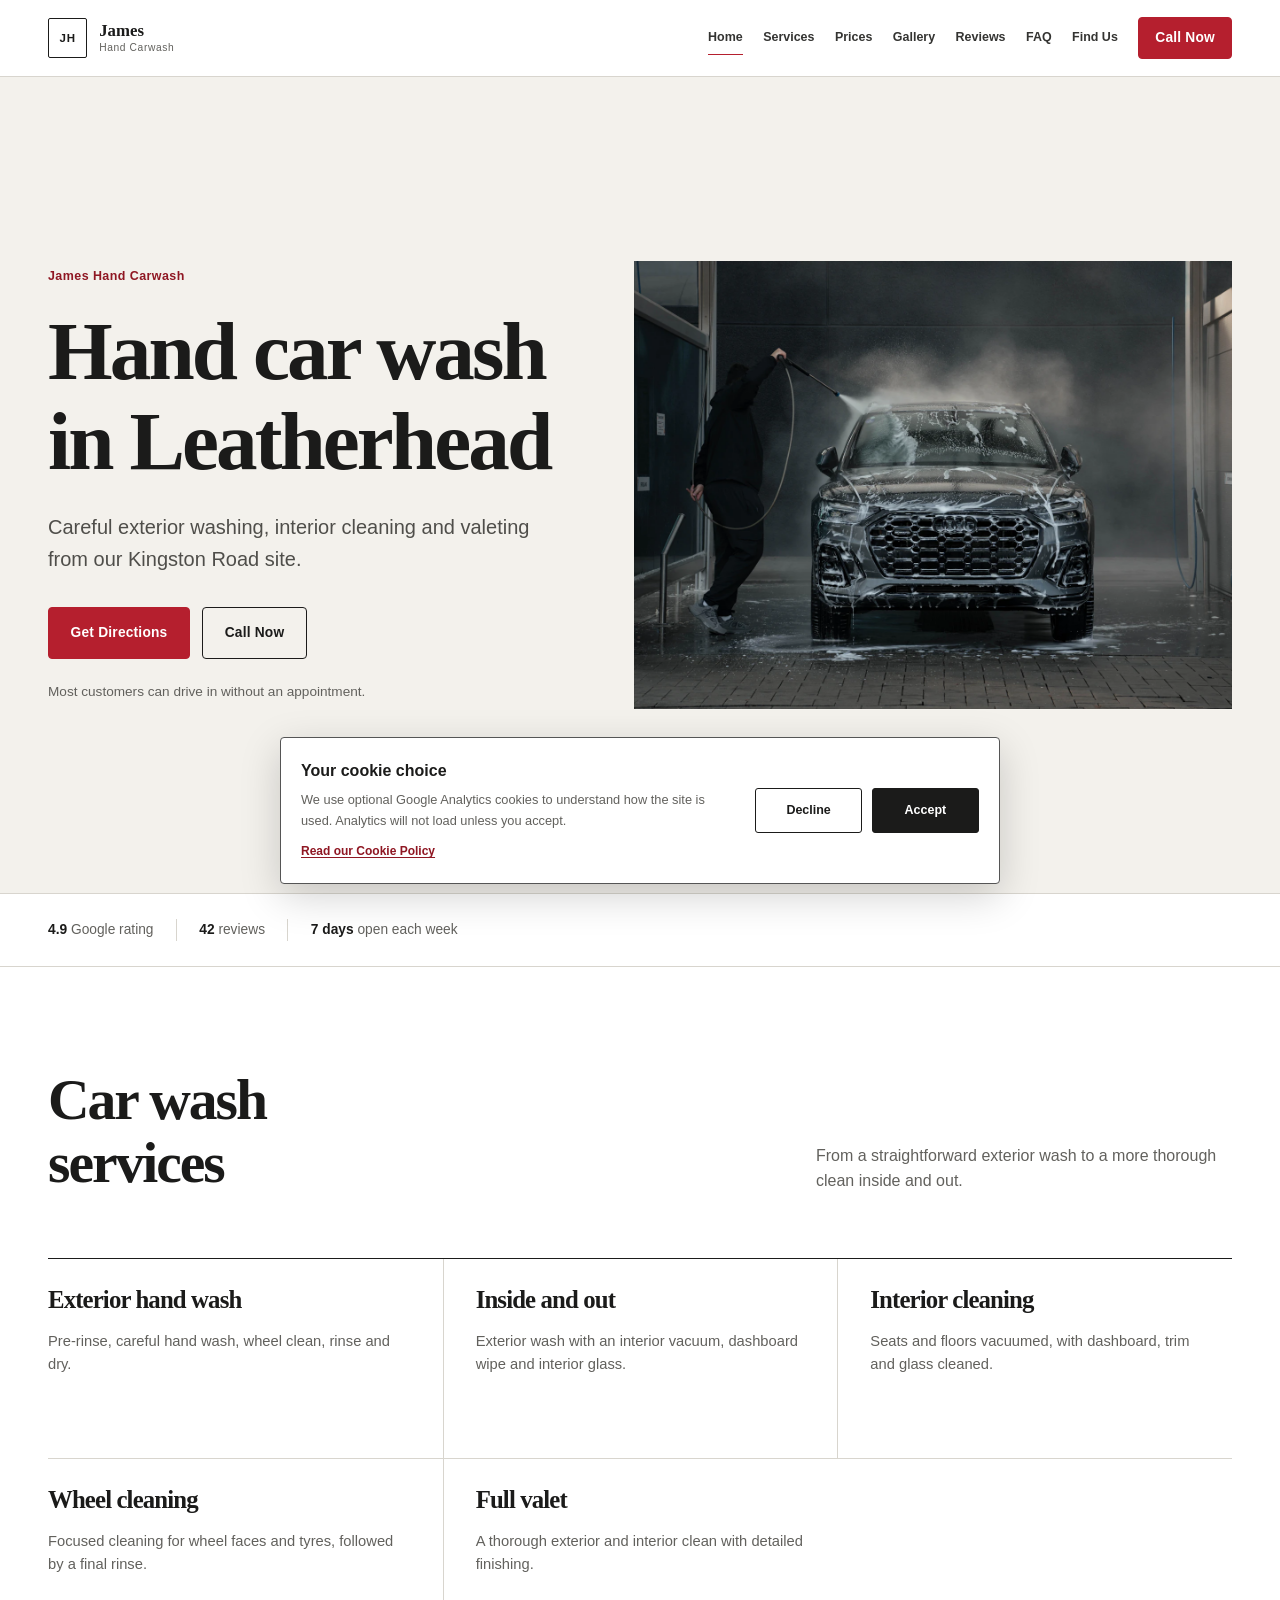
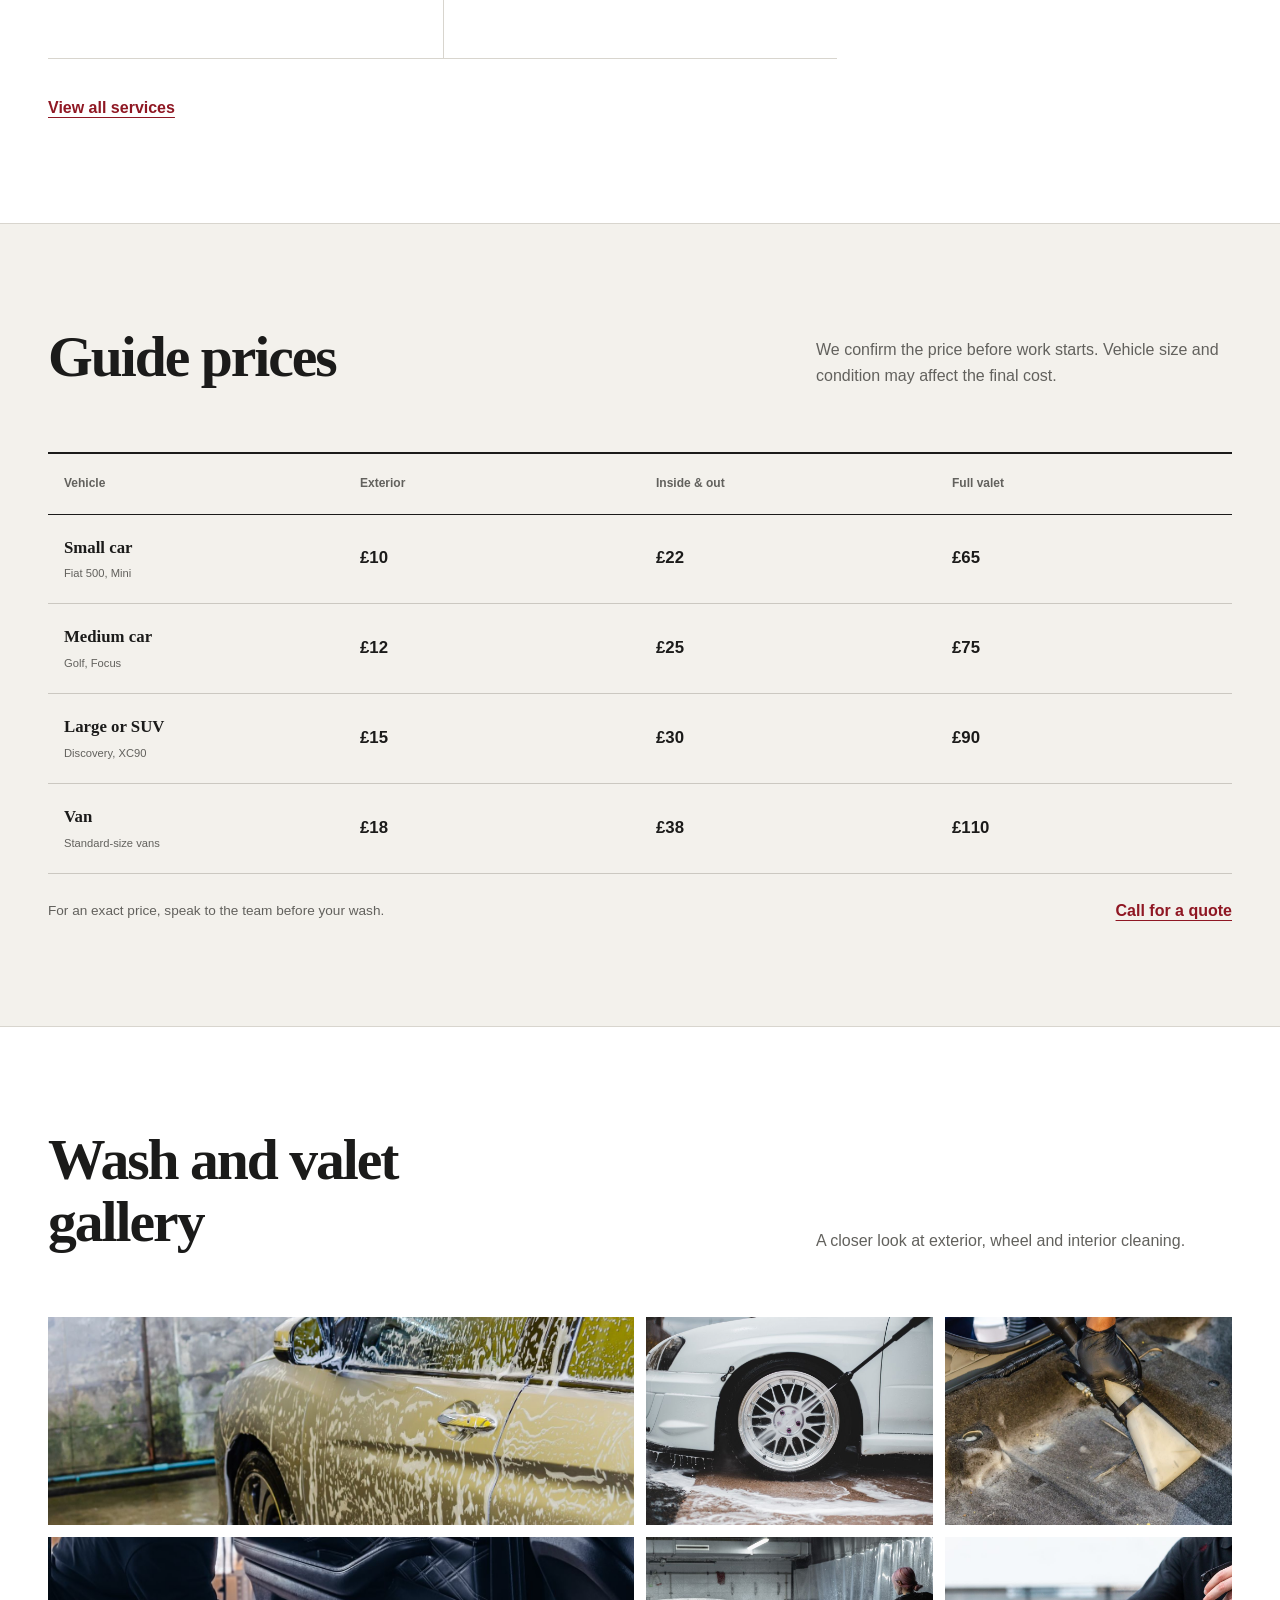
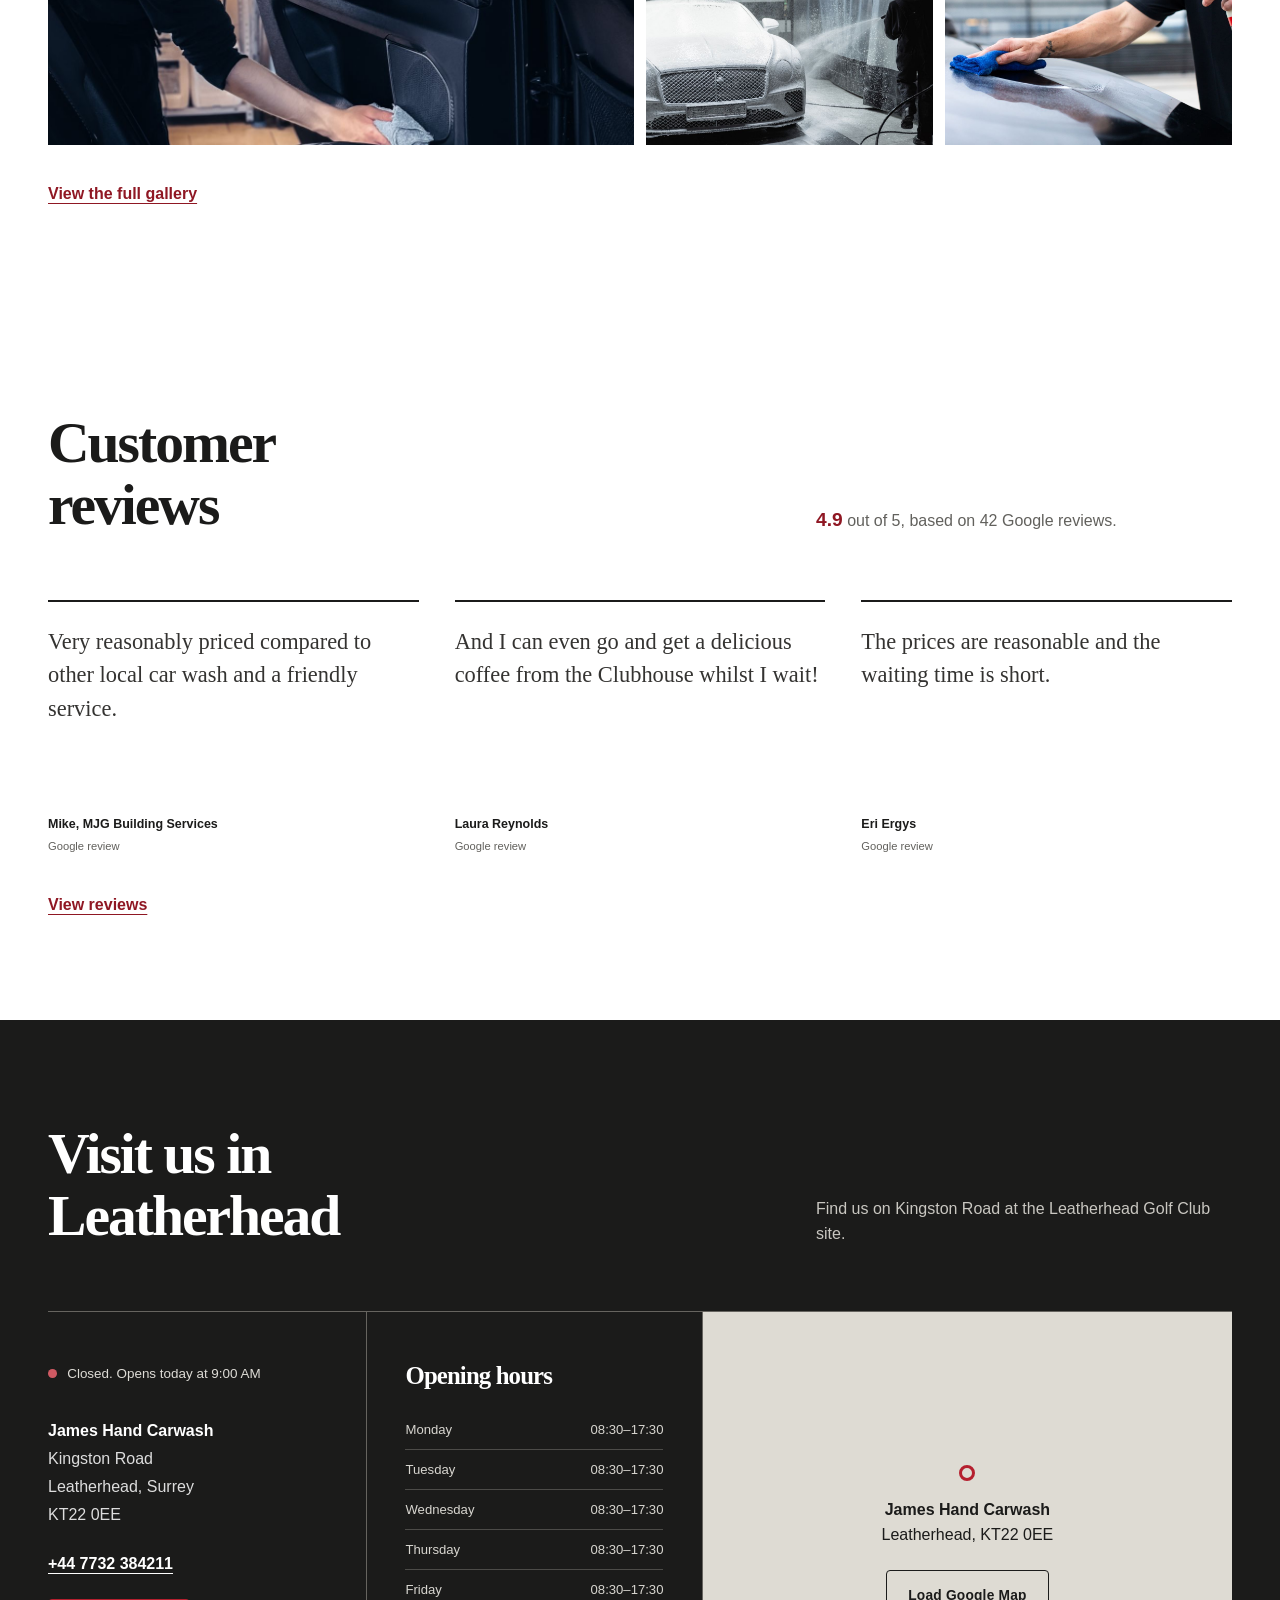
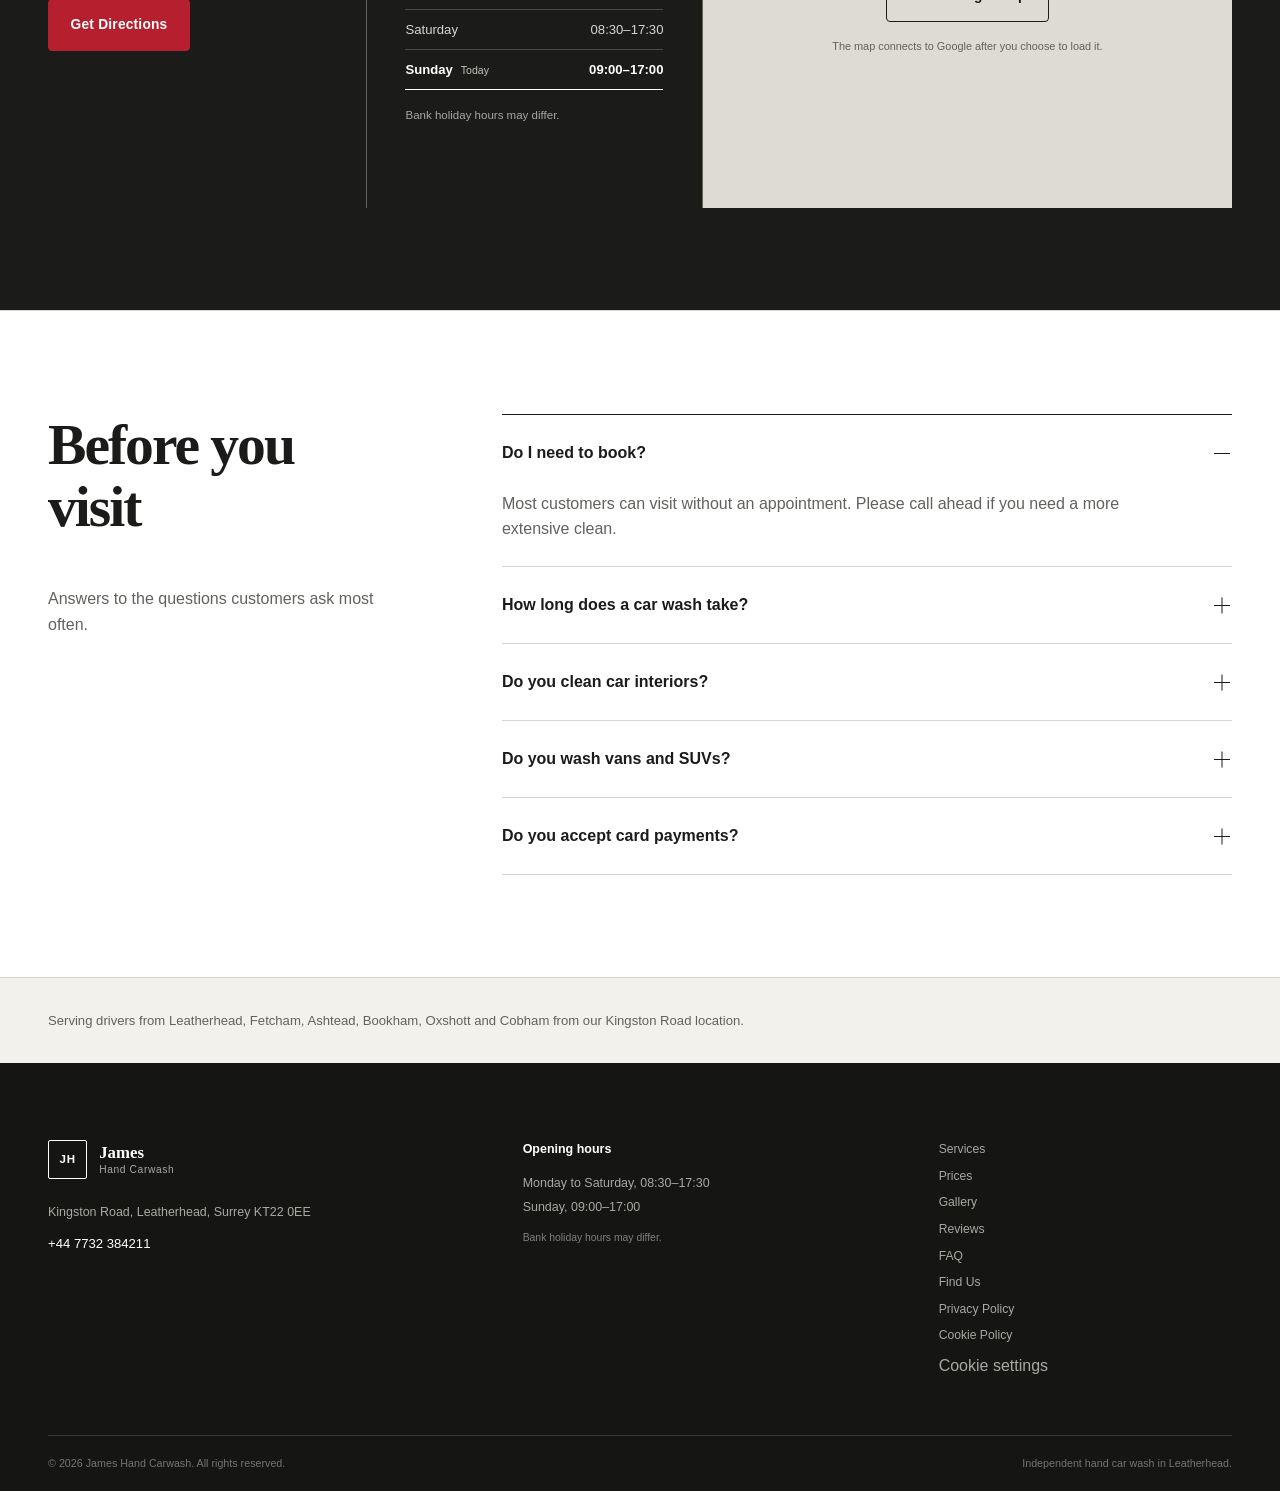
==== commit b16c071a: "aa" ====
--- a/index.html
+++ b/index.html
@@ -5,33 +5,28 @@
   <meta name="viewport" content="width=device-width, initial-scale=1">
   <title>James Hand Carwash | Hand Car Wash Leatherhead</title>
   <meta name="description" content="James Hand Carwash in Leatherhead offers hand car washing, interior cleaning and valeting. Call for a quote or get directions to our Kingston Road site.">
-  <meta name="theme-color" content="#111111">
+  <meta name="theme-color" content="#171717">
   <link rel="canonical" href="https://lediofiri.github.io/Jameshandwash/">
   <link rel="icon" href="favicon.svg" type="image/svg+xml">
-
   <meta property="og:type" content="website">
   <meta property="og:locale" content="en_GB">
   <meta property="og:site_name" content="James Hand Carwash">
   <meta property="og:title" content="James Hand Carwash | Hand Car Wash Leatherhead">
   <meta property="og:description" content="Hand car washing, interior cleaning and valeting in Leatherhead. Call today or get directions to James Hand Carwash.">
   <meta property="og:url" content="https://lediofiri.github.io/Jameshandwash/">
-  <!-- TODO: Replace OG image with branded James Hand Carwash social image -->
+  <!-- TODO: Replace with a branded James Hand Carwash social image. -->
   <meta property="og:image" content="https://lediofiri.github.io/Jameshandwash/assets/hand-car-wash.webp">
   <meta property="og:image:alt" content="Hand car wash in Leatherhead">
   <meta name="twitter:card" content="summary_large_image">
   <meta name="twitter:title" content="James Hand Carwash | Hand Car Wash Leatherhead">
-  <meta name="twitter:description" content="Hand car washing, interior cleaning and valeting in Leatherhead. Call today or get directions.">
-  <!-- TODO: Replace Twitter image with branded James Hand Carwash social image -->
+  <meta name="twitter:description" content="Hand car washing, interior cleaning and valeting in Leatherhead.">
   <meta name="twitter:image" content="https://lediofiri.github.io/Jameshandwash/assets/hand-car-wash.webp">
   <meta name="twitter:image:alt" content="Hand car wash in Leatherhead">
-
   <link rel="preload" href="assets/hand-car-wash.webp" as="image" type="image/webp" fetchpriority="high">
   <link rel="stylesheet" href="styles.css">
   <script>document.documentElement.classList.add('js');</script>
   <script src="script.js" defer></script>
-
-  <!-- TODO: Confirm rating/count and opening hours in script.js BUSINESS_CONFIG. -->
-  <!-- TODO: Add geo only when verified coordinates are available. -->
+  <!-- TODO: Confirm rating, review count, opening hours and FAQ answers in script.js and visible content. -->
   <script type="application/ld+json">
   {
     "@context": "https://schema.org",
@@ -45,29 +40,12 @@
         "telephone": "+447732384211",
         "image": "https://lediofiri.github.io/Jameshandwash/assets/hand-car-wash.webp",
         "priceRange": "££",
-        "address": {
-          "@type": "PostalAddress",
-          "streetAddress": "Kingston Road",
-          "addressLocality": "Leatherhead",
-          "addressRegion": "Surrey",
-          "postalCode": "KT22 0EE",
-          "addressCountry": "GB"
-        },
+        "address": {"@type":"PostalAddress","streetAddress":"Kingston Road","addressLocality":"Leatherhead","addressRegion":"Surrey","postalCode":"KT22 0EE","addressCountry":"GB"},
         "hasMap": "https://share.google/yLYQ1P7lqTCCYRFbb",
         "sameAs": ["https://share.google/yLYQ1P7lqTCCYRFbb"],
         "openingHoursSpecification": [
-          {
-            "@type": "OpeningHoursSpecification",
-            "dayOfWeek": ["Monday", "Tuesday", "Wednesday", "Thursday", "Friday", "Saturday"],
-            "opens": "08:30",
-            "closes": "17:30"
-          },
-          {
-            "@type": "OpeningHoursSpecification",
-            "dayOfWeek": "Sunday",
-            "opens": "09:00",
-            "closes": "17:00"
-          }
+          {"@type":"OpeningHoursSpecification","dayOfWeek":["Monday","Tuesday","Wednesday","Thursday","Friday","Saturday"],"opens":"08:30","closes":"17:30"},
+          {"@type":"OpeningHoursSpecification","dayOfWeek":"Sunday","opens":"09:00","closes":"17:00"}
         ]
       },
       {
@@ -76,11 +54,9 @@
         "mainEntity": [
           {"@type":"Question","name":"Do I need to book?","acceptedAnswer":{"@type":"Answer","text":"Most customers can visit without an appointment, but please call ahead if you require a more extensive clean."}},
           {"@type":"Question","name":"How long does a car wash take?","acceptedAnswer":{"@type":"Answer","text":"Times vary with the service, vehicle size and how busy we are. Call ahead if you are working to a particular schedule."}},
-          {"@type":"Question","name":"Do you clean car interiors?","acceptedAnswer":{"@type":"Answer","text":"Yes, interior cleaning options are available. Please ask the team which package best suits your car."}},
-          {"@type":"Question","name":"Do you wash vans and SUVs?","acceptedAnswer":{"@type":"Answer","text":"We can accommodate vans and SUVs, with prices based on vehicle size and condition. Please call if you have a particularly large vehicle."}},
-          {"@type":"Question","name":"Do you accept card payments?","acceptedAnswer":{"@type":"Answer","text":"Cash, card and contactless are currently shown as payment options, but please confirm with the team before your visit."}},
-          {"@type":"Question","name":"Are you open on Sundays?","acceptedAnswer":{"@type":"Answer","text":"Our temporary Sunday hours are 9:00 AM to 5:00 PM. Please confirm before travelling, especially on bank holidays."}},
-          {"@type":"Question","name":"Where is James Hand Carwash located?","acceptedAnswer":{"@type":"Answer","text":"You can find us on Kingston Road, Leatherhead, KT22 0EE, at the Leatherhead Golf Club location."}}
+          {"@type":"Question","name":"Do you clean car interiors?","acceptedAnswer":{"@type":"Answer","text":"Yes, interior cleaning options are available. Ask the team which package best suits your car."}},
+          {"@type":"Question","name":"Do you wash vans and SUVs?","acceptedAnswer":{"@type":"Answer","text":"Vans and SUVs can be accommodated, with prices based on vehicle size and condition."}},
+          {"@type":"Question","name":"Do you accept card payments?","acceptedAnswer":{"@type":"Answer","text":"Cash, card and contactless payment options are available."}}
         ]
       }
     ]
@@ -88,213 +64,71 @@
   </script>
 </head>
 <body id="top" class="has-mobile-actions">
-  <!-- Edit all uncertain business values in BUSINESS_CONFIG at the top of script.js. -->
   <a class="skip-link" href="#main-content">Skip to main content</a>
-
   <header class="site-header" data-header>
     <div class="container nav-shell">
-      <a class="brand" href="index.html" aria-label="James Hand Carwash, home">
-        <span class="brand-mark" aria-hidden="true">JH</span>
-        <span class="brand-copy"><strong>James</strong><span>Hand Carwash</span></span>
-      </a>
+      <a class="brand" href="index.html" aria-label="James Hand Carwash, home"><span class="brand-mark" aria-hidden="true">JH</span><span class="brand-copy"><strong>James</strong><span>Hand Carwash</span></span></a>
       <button class="menu-toggle" type="button" aria-expanded="false" aria-controls="site-nav" aria-label="Open menu" data-menu-toggle><span></span><span></span></button>
-      <nav class="site-nav" id="site-nav" aria-label="Main navigation" data-nav>
-        <a href="index.html" aria-current="page">Home</a><a href="services.html">Services</a><a href="prices.html">Prices</a><a href="gallery.html">Gallery</a><a href="reviews.html">Reviews</a><a href="faq.html">FAQ</a><a href="location.html">Find Us</a>
-        <a class="button button--small" href="tel:+447732384211" data-phone-link>Call Now</a>
-      </nav>
+      <nav class="site-nav" id="site-nav" aria-label="Main navigation" data-nav><a href="index.html" aria-current="page">Home</a><a href="services.html">Services</a><a href="prices.html">Prices</a><a href="gallery.html">Gallery</a><a href="reviews.html">Reviews</a><a href="faq.html">FAQ</a><a href="location.html">Find Us</a><a class="button button--small" href="tel:+447732384211" data-phone-link>Call Now</a></nav>
     </div>
   </header>
-
   <main id="main-content">
     <section class="hero" aria-labelledby="hero-title">
-      <div class="hero-grid">
-        <div class="hero-copy"><div class="hero-copy__inner">
-          <p class="eyebrow">James Hand Carwash</p>
-          <h1 id="hero-title">Hand Car Wash <span>in Leatherhead</span></h1>
-          <p class="hero-lead">Straightforward hand car washing, interior cleaning and valeting on Kingston Road.</p>
-          <!-- TODO: Confirm whether booking is required. Controlled by BUSINESS_CONFIG.bookingRequired. -->
-          <p class="drive-in-message" data-booking-message><svg viewBox="0 0 24 24" width="20" height="20" aria-hidden="true"><path d="M5 13l4 4L19 7" fill="none" stroke="currentColor" stroke-width="2.2" stroke-linecap="round" stroke-linejoin="round"/></svg><strong>No booking required — just drive in.</strong></p>
-          <div class="open-status" role="status" aria-live="polite" data-open-status><span class="status-dot" aria-hidden="true"></span><span>Checking today’s hours…</span></div>
-          <div class="hero-actions">
-            <a class="button" href="https://share.google/yLYQ1P7lqTCCYRFbb" target="_blank" rel="noopener noreferrer" data-directions-link>Get Directions <span aria-hidden="true">↗</span></a>
-            <a class="button button--secondary" href="tel:+447732384211" data-phone-link>Call Now <span aria-hidden="true">→</span></a>
-          </div>
-          <p class="hero-address">Kingston Rd · Leatherhead · KT22 0EE</p>
-        </div></div>
-        <figure class="hero-media">
-          <!-- TODO: Replace stock image with real James Hand Carwash photography. Source: https://unsplash.com/photos/man-washing-a-car-covered-in-foam-8s9GAPUMimY -->
-          <img src="assets/hand-car-wash.webp" width="1800" height="1013" alt="Hand car wash in Leatherhead" fetchpriority="high" decoding="async">
-          <div class="hero-media__stamp" aria-hidden="true"><span>HAND</span><strong>WASH</strong></div>
-          <figcaption><span>Stock photography</span><a href="https://unsplash.com/@avenir_visuals" target="_blank" rel="noopener noreferrer">Avenir Visuals / Unsplash</a></figcaption>
-        </figure>
+      <div class="container hero-grid">
+        <div class="hero-copy"><p class="hero-kicker">James Hand Carwash</p><h1 id="hero-title">Hand car wash in Leatherhead</h1><p class="hero-lead">Careful exterior washing, interior cleaning and valeting from our Kingston Road site.</p><div class="hero-actions"><a class="button" href="https://share.google/yLYQ1P7lqTCCYRFbb" target="_blank" rel="noopener noreferrer" data-directions-link>Get Directions</a><a class="button button--secondary" href="tel:+447732384211" data-phone-link>Call Now</a></div><!-- TODO: Confirm whether booking is required. --><p class="hero-note" data-booking-message>Most customers can drive in without an appointment.</p></div>
+        <figure class="hero-media"><!-- TODO: Replace with real James Hand Carwash photography. --><img src="assets/hand-car-wash.webp" width="1600" height="1067" alt="Car being washed by hand" fetchpriority="high"></figure>
       </div>
     </section>
+    <!-- TODO: Confirm rating, review count and weekly opening days. -->
+    <section class="trust-strip" aria-label="Business summary"><div class="container"><p class="trust-line"><span><strong data-google-rating>4.9</strong> Google rating</span><span><strong data-google-review-count>42</strong> reviews</span><span data-open-days-item><strong>7 days</strong> <span>open each week</span></span></p></div></section>
 
-    <!-- TODO: Confirm rating/review count and whether “Open 7 Days” remains accurate. -->
-    <section class="trust-strip" aria-label="At a glance"><div class="container trust-grid">
-      <div class="trust-item"><strong><span data-google-rating>4.9</span> <span aria-hidden="true">★</span></strong><span>Google Rating</span></div>
-      <div class="trust-item"><strong><span data-google-review-count>42</span>+</strong><span>Reviews</span></div>
-      <div class="trust-item"><strong>HAND</strong><span>Car Wash</span></div>
-      <div class="trust-item" data-open-days-item><strong>7 DAYS</strong><span>Open Weekly</span></div>
+    <section class="section services" id="services" aria-labelledby="services-title"><div class="container">
+      <div class="section-heading"><h2 id="services-title">Car wash services</h2><p>From a straightforward exterior wash to a more thorough clean inside and out.</p></div>
+      <!-- TODO: Confirm package contents. -->
+      <div class="service-list"><article><h3>Exterior hand wash</h3><p>Pre-rinse, careful hand wash, wheel clean, rinse and dry.</p></article><article><h3>Inside and out</h3><p>Exterior wash with an interior vacuum, dashboard wipe and interior glass.</p></article><article><h3>Interior cleaning</h3><p>Seats and floors vacuumed, with dashboard, trim and glass cleaned.</p></article><article><h3>Wheel cleaning</h3><p>Focused cleaning for wheel faces and tyres, followed by a final rinse.</p></article><article><h3>Full valet</h3><p>A thorough exterior and interior clean with detailed finishing.</p></article></div>
+      <p class="section-link"><a href="services.html">View all services</a></p>
     </div></section>
 
-    <section class="section services" id="services" aria-labelledby="services-title"><div class="container">
-      <div class="section-heading section-heading--split"><div><p class="eyebrow">What we do</p><h2 id="services-title">Car Wash Services</h2></div><p>Choose a quick exterior wash or ask about a more thorough inside-and-out clean. The team can help you choose on arrival.</p></div>
-      <!-- TODO: Confirm package contents. These are temporary service details. -->
-      <div class="service-card-grid">
-        <article class="service-card"><span class="service-number" aria-hidden="true">01</span><h3>Exterior Hand Wash</h3><ul><li>Pre-rinse</li><li>Hand wash</li><li>Wheel cleaning</li><li>Rinse and dry</li></ul></article>
-        <article class="service-card"><span class="service-number" aria-hidden="true">02</span><h3>Inside &amp; Out</h3><ul><li>Exterior hand wash</li><li>Interior vacuum</li><li>Dashboard wipe</li><li>Interior windows</li></ul></article>
-        <article class="service-card"><span class="service-number" aria-hidden="true">03</span><h3>Interior Cleaning</h3><ul><li>Seats and floor vacuum</li><li>Dashboard and trim wipe</li><li>Interior glass</li><li>Floor tidy</li></ul></article>
-        <article class="service-card"><span class="service-number" aria-hidden="true">04</span><h3>Wheel Cleaning</h3><ul><li>Wheel rinse</li><li>Wheel-face clean</li><li>Tyre rinse</li><li>Final check</li></ul></article>
-        <article class="service-card service-card--featured"><span class="service-number" aria-hidden="true">05</span><h3>Full Valet</h3><ul><li>Thorough exterior clean</li><li>Detailed interior vacuum</li><li>Dashboard and trim clean</li><li>Interior glass and finishing</li></ul></article>
-      </div>
-    </div></section>
     <section class="section pricing-section" id="prices" aria-labelledby="prices-title"><div class="container">
-      <div class="section-heading section-heading--split"><div><p class="eyebrow">Clear guide prices</p><h2 id="prices-title">Car Wash Prices</h2></div><p>Select the closest vehicle size below. We will confirm the price before work starts.</p></div>
-      <!-- TODO: Replace every temporary price in BUSINESS_CONFIG.prices when the confirmed price list is supplied. -->
-      <div class="pricing-grid">
-        <article class="price-card">
-          <header class="price-card__header"><svg class="vehicle-icon vehicle-icon--small" viewBox="0 0 160 64" aria-hidden="true"><path d="M20 43h6l7-18c2-5 6-8 12-8h55c6 0 10 3 14 8l12 18h13c5 0 9 4 9 9v2H12v-3c0-5 3-8 8-8Z"/><circle cx="41" cy="52" r="8"/><circle cx="121" cy="52" r="8"/></svg><div><p>Vehicle 01</p><h3>Small Car</h3><span>e.g. Fiat 500, Mini</span></div></header>
-          <dl class="price-list"><div><dt>Exterior Hand Wash</dt><dd data-price="small.exterior">£10</dd></div><div><dt>Inside &amp; Out</dt><dd data-price="small.insideOut">£22</dd></div><div><dt>Full Valet</dt><dd data-price="small.valet">£65</dd></div></dl>
-        </article>
-        <article class="price-card">
-          <header class="price-card__header"><svg class="vehicle-icon vehicle-icon--medium" viewBox="0 0 160 64" aria-hidden="true"><path d="M14 43h8l10-19c3-5 7-7 13-7h61c6 0 11 3 15 8l13 18h10c5 0 8 4 8 9v2H8v-3c0-5 2-8 6-8Z"/><circle cx="39" cy="52" r="8"/><circle cx="126" cy="52" r="8"/></svg><div><p>Vehicle 02</p><h3>Medium Car</h3><span>e.g. Golf, Focus</span></div></header>
-          <dl class="price-list"><div><dt>Exterior Hand Wash</dt><dd data-price="medium.exterior">£12</dd></div><div><dt>Inside &amp; Out</dt><dd data-price="medium.insideOut">£25</dd></div><div><dt>Full Valet</dt><dd data-price="medium.valet">£75</dd></div></dl>
-        </article>
-        <article class="price-card">
-          <header class="price-card__header"><svg class="vehicle-icon vehicle-icon--large" viewBox="0 0 160 64" aria-hidden="true"><path d="M10 43h10l9-23c2-5 6-8 12-8h67c7 0 12 4 16 9l14 22h8c5 0 8 4 8 9v2H6v-4c0-4 1-7 4-7Z"/><circle cx="39" cy="52" r="9"/><circle cx="130" cy="52" r="9"/></svg><div><p>Vehicle 03</p><h3>Large / SUV</h3><span>e.g. Discovery, XC90</span></div></header>
-          <dl class="price-list"><div><dt>Exterior Hand Wash</dt><dd data-price="large.exterior">£15</dd></div><div><dt>Inside &amp; Out</dt><dd data-price="large.insideOut">£30</dd></div><div><dt>Full Valet</dt><dd data-price="large.valet">£90</dd></div></dl>
-        </article>
-        <article class="price-card">
-          <header class="price-card__header"><svg class="vehicle-icon vehicle-icon--van" viewBox="0 0 160 64" aria-hidden="true"><path d="M9 13h91c7 0 12 3 17 9l18 21h10c5 0 8 4 8 9v2H7V17c0-2 1-4 2-4Zm98 10v20h20l-14-17c-2-2-3-3-6-3Z"/><circle cx="37" cy="52" r="9"/><circle cx="128" cy="52" r="9"/></svg><div><p>Vehicle 04</p><h3>Van</h3><span>Standard-size vans</span></div></header>
-          <dl class="price-list"><div><dt>Exterior Hand Wash</dt><dd data-price="van.exterior">£18</dd></div><div><dt>Inside &amp; Out</dt><dd data-price="van.insideOut">£38</dd></div><div><dt>Full Valet</dt><dd data-price="van.valet">£110</dd></div></dl>
-        </article>
-      </div>
-      <div class="pricing-footer"><p>Prices may vary depending on vehicle size and condition. Please confirm with our team.</p><a class="button" href="tel:+447732384211" data-phone-link>Call for a Quote <span aria-hidden="true">→</span></a></div>
+      <div class="section-heading"><h2 id="prices-title">Guide prices</h2><p>We confirm the price before work starts. Vehicle size and condition may affect the final cost.</p></div>
+      <!-- TODO: Replace every guide price in BUSINESS_CONFIG.prices with the confirmed price list. -->
+      <div class="price-table-wrap"><table class="price-table"><caption>Guide prices by vehicle size and service</caption><thead><tr><th scope="col">Vehicle</th><th scope="col">Exterior</th><th scope="col">Inside &amp; out</th><th scope="col">Full valet</th></tr></thead><tbody><tr><th scope="row">Small car<small>Fiat 500, Mini</small></th><td data-price="small.exterior">£10</td><td data-price="small.insideOut">£22</td><td data-price="small.valet">£65</td></tr><tr><th scope="row">Medium car<small>Golf, Focus</small></th><td data-price="medium.exterior">£12</td><td data-price="medium.insideOut">£25</td><td data-price="medium.valet">£75</td></tr><tr><th scope="row">Large or SUV<small>Discovery, XC90</small></th><td data-price="large.exterior">£15</td><td data-price="large.insideOut">£30</td><td data-price="large.valet">£90</td></tr><tr><th scope="row">Van<small>Standard-size vans</small></th><td data-price="van.exterior">£18</td><td data-price="van.insideOut">£38</td><td data-price="van.valet">£110</td></tr></tbody></table></div>
+      <div class="pricing-note"><p>For an exact price, speak to the team before your wash.</p><a href="tel:+447732384211" data-phone-link>Call for a quote</a></div>
     </div></section>
 
     <section class="section gallery-section" id="gallery" aria-labelledby="gallery-title"><div class="container">
-      <div class="section-heading section-heading--split"><div><p class="eyebrow">A closer look</p><h2 id="gallery-title">Wash &amp; Valet Gallery</h2></div><p>From wheels and bodywork to seats and carpets, these stock images show the types of care available.</p></div>
-      <!-- TODO: Replace all stock images below with real James Hand Carwash photography. -->
-      <div class="gallery-grid">
-        <!-- Source: https://www.pexels.com/photo/using-soap-in-washing-a-car-5233271/ -->
-        <figure class="gallery-item gallery-item--wide"><button type="button" data-gallery-item data-full-src="assets/exterior-hand-wash.jpg" data-caption="Exterior hand washing"><img src="assets/exterior-hand-wash.jpg" width="1400" height="928" alt="Hand car wash in Leatherhead" loading="lazy" decoding="async"><span>Exterior wash</span></button></figure>
-        <!-- Source: https://www.pexels.com/photo/car-wheel-washing-with-water-jet-4876678/ -->
-        <figure class="gallery-item"><button type="button" data-gallery-item data-full-src="assets/wheel-pressure-cleaning.jpg" data-caption="Wheel cleaning during hand car wash"><img src="assets/wheel-pressure-cleaning.jpg" width="1200" height="800" alt="Wheel cleaning during hand car wash" loading="lazy" decoding="async"><span>Wheel cleaning</span></button></figure>
-        <!-- Source: https://www.pexels.com/photo/hand-holding-a-car-vacuum-cleaner-5233264/ -->
-        <figure class="gallery-item"><button type="button" data-gallery-item data-full-src="assets/car-interior-vacuum.jpg" data-caption="Car interior vacuuming"><img src="assets/car-interior-vacuum.jpg" width="1200" height="795" alt="Car interior vacuum cleaning" loading="lazy" decoding="async"><span>Interior vacuum</span></button></figure>
-        <!-- Source: https://www.pexels.com/photo/person-cleaning-car-interior-with-cloth-for-maintenance-31389821/ -->
-        <figure class="gallery-item gallery-item--tall"><button type="button" data-gallery-item data-full-src="assets/car-interior-cleaning.jpg" data-caption="Detailed car interior cleaning"><img src="assets/car-interior-cleaning.jpg" width="1200" height="2133" alt="Car interior cleaning" loading="lazy" decoding="async"><span>Interior cleaning</span></button></figure>
-        <!-- Source: https://www.pexels.com/photo/a-woman-cleaning-a-car-6873081/ -->
-        <figure class="gallery-item gallery-item--wide"><button type="button" data-gallery-item data-full-src="assets/pressure-washing-car.jpg" data-caption="Professional pressure washing"><img src="assets/pressure-washing-car.jpg" width="1200" height="800" alt="Pressure washing a vehicle" loading="lazy" decoding="async"><span>Pressure wash</span></button></figure>
-        <!-- Source: https://www.pexels.com/photo/cleaning-of-car-7154630/ -->
-        <figure class="gallery-item"><button type="button" data-gallery-item data-full-src="assets/car-detailing-finish.jpg" data-caption="Finishing a clean car by hand"><img src="assets/car-detailing-finish.jpg" width="1200" height="800" alt="Car detailing and finishing by hand" loading="lazy" decoding="async"><span>Hand finishing</span></button></figure>
-        <!-- Source: https://www.pexels.com/photo/clean-car-indoors-9138382/ -->
-        <figure class="gallery-item"><button type="button" data-gallery-item data-full-src="assets/finished-car-interior.jpg" data-caption="Finished clean car interior"><img src="assets/finished-car-interior.jpg" width="1200" height="803" alt="Finished clean car interior" loading="lazy" decoding="async"><span>Clean interior</span></button></figure>
-        <!-- Source: https://www.pexels.com/photo/cleaning-car-on-sidewalk-5693660/ -->
-        <figure class="gallery-item gallery-item--tall"><button type="button" data-gallery-item data-full-src="assets/wheel-hand-wash.jpg" data-caption="Rinsing wheels and bodywork"><img src="assets/wheel-hand-wash.jpg" width="1200" height="1800" alt="Wheel and bodywork rinsing during a hand wash" loading="lazy" decoding="async"><span>Final rinse</span></button></figure>
-      </div>
-      <p class="gallery-credit">Illustrative stock photography from <a href="https://www.pexels.com/" target="_blank" rel="noopener noreferrer">Pexels</a>. Real James Hand Carwash photographs will replace these when available.</p>
+      <div class="section-heading"><h2 id="gallery-title">Wash and valet gallery</h2><p>A closer look at exterior, wheel and interior cleaning.</p></div>
+      <!-- TODO: Replace with real James Hand Carwash photography. -->
+      <div class="gallery-grid"><figure class="gallery-item gallery-item--wide"><button type="button" data-gallery-item data-full-src="assets/exterior-hand-wash.jpg" data-caption="Exterior hand washing"><img src="assets/exterior-hand-wash.jpg" width="1400" height="928" alt="Car being washed by hand" loading="lazy" decoding="async"></button></figure><figure class="gallery-item"><button type="button" data-gallery-item data-full-src="assets/wheel-pressure-cleaning.jpg" data-caption="Wheel cleaning"><img src="assets/wheel-pressure-cleaning.jpg" width="1200" height="800" alt="Car wheel being cleaned" loading="lazy" decoding="async"></button></figure><figure class="gallery-item"><button type="button" data-gallery-item data-full-src="assets/car-interior-vacuum.jpg" data-caption="Interior vacuuming"><img src="assets/car-interior-vacuum.jpg" width="1200" height="795" alt="Car interior being vacuumed" loading="lazy" decoding="async"></button></figure><figure class="gallery-item gallery-item--wide"><button type="button" data-gallery-item data-full-src="assets/car-interior-cleaning.jpg" data-caption="Interior cleaning"><img src="assets/car-interior-cleaning.jpg" width="1200" height="2133" alt="Car interior being cleaned" loading="lazy" decoding="async"></button></figure><figure class="gallery-item"><button type="button" data-gallery-item data-full-src="assets/pressure-washing-car.jpg" data-caption="Exterior pressure washing"><img src="assets/pressure-washing-car.jpg" width="1200" height="800" alt="Vehicle being pressure washed" loading="lazy" decoding="async"></button></figure><figure class="gallery-item"><button type="button" data-gallery-item data-full-src="assets/car-detailing-finish.jpg" data-caption="Hand finishing"><img src="assets/car-detailing-finish.jpg" width="1200" height="800" alt="Clean car being finished by hand" loading="lazy" decoding="async"></button></figure></div>
+      <p class="section-link"><a href="gallery.html">View the full gallery</a></p>
     </div></section>
 
-    <section class="why-section" aria-labelledby="why-title"><div class="container why-layout">
-      <div class="why-heading"><p class="eyebrow eyebrow--light">A straightforward local wash</p><h2 id="why-title">Why James<br>Hand Carwash?</h2></div>
-      <div class="benefit-grid"><div class="benefit"><span aria-hidden="true">01</span><h3>Hand washed<br>with care</h3></div><div class="benefit"><span aria-hidden="true">02</span><h3>Friendly<br>local service</h3></div><div class="benefit"><span aria-hidden="true">03</span><h3>Clear guide<br>prices</h3></div><div class="benefit"><span aria-hidden="true">04</span><h3>Convenient<br>Leatherhead location</h3></div></div>
+    <section class="section reviews-section" id="reviews" aria-labelledby="reviews-title"><div class="container">
+      <div class="section-heading reviews-heading"><h2 id="reviews-title">Customer reviews</h2><p><strong data-google-rating>4.9</strong> out of 5, based on <span data-google-review-count>42</span> Google reviews.</p></div>
+      <div class="review-list"><blockquote class="review"><p>Very reasonably priced compared to other local car wash and a friendly service.</p><footer><cite>Mike, MJG Building Services</cite><span>Google review</span></footer></blockquote><blockquote class="review"><p>And I can even go and get a delicious coffee from the Clubhouse whilst I wait!</p><footer><cite>Laura Reynolds</cite><span>Google review</span></footer></blockquote><blockquote class="review"><p>The prices are reasonable and the waiting time is short.</p><footer><cite>Eri Ergys</cite><span>Google review</span></footer></blockquote></div>
+      <p class="section-link"><a href="reviews.html">View reviews</a></p>
     </div></section>
 
-    <section class="section reviews-section" id="reviews" aria-labelledby="reviews-title"><div class="container reviews-layout">
-      <div class="reviews-score">
-        <p class="eyebrow">Google reviews</p>
-        <!-- TODO: Confirm rating/review count in BUSINESS_CONFIG. -->
-        <p class="score" aria-hidden="true"><span data-google-rating>4.9</span><span>★</span></p>
-        <h2 id="reviews-title">Rated <span data-google-rating>4.9</span>★<br>on Google</h2>
-        <p>Based on <span data-google-review-count>42</span> reviews. Figures can change as customers add feedback.</p>
-        <a class="button button--dark" href="https://share.google/yLYQ1P7lqTCCYRFbb" target="_blank" rel="noopener noreferrer">View All Google Reviews <span aria-hidden="true">↗</span></a>
-      </div>
-      <!-- Only genuine review excerpts already present in the project are shown. -->
-      <div class="review-list">
-        <blockquote class="review"><div class="review-stars" aria-label="5 out of 5 stars">★★★★★</div><p>“Very reasonably priced compared to other local car wash and a friendly service.”</p><footer><cite>Mike — MJG Building Services</cite><span>Google review</span></footer></blockquote>
-        <blockquote class="review"><div class="review-stars" aria-label="5 out of 5 stars">★★★★★</div><p>“And I can even go and get a delicious coffee from the Clubhouse whilst I wait!”</p><footer><cite>Laura Reynolds</cite><span>Google review</span></footer></blockquote>
-        <blockquote class="review"><div class="review-stars" aria-label="5 out of 5 stars">★★★★★</div><p>“The prices are reasonable and the waiting time is short.”</p><footer><cite>Eri Ergys</cite><span>Google review</span></footer></blockquote>
-      </div>
-    </div></section>
-    <section class="section location-section" id="location" aria-labelledby="location-title"><div class="container">
-      <div class="location-heading"><div><p class="eyebrow">Kingston Road · KT22</p><h2 id="location-title">Find Us in Leatherhead</h2></div><p>Leave the cleaning to us while you enjoy a coffee or spend time at Leatherhead Golf Club.</p></div>
-      <div class="location-grid">
-        <div class="address-panel">
-          <span class="address-panel__label">Visit us</span>
-          <address><strong>James Hand Carwash</strong>Kingston Road<br>Leatherhead<br>Surrey · KT22 0EE<br>United Kingdom</address>
-          <p>Conveniently located at the Leatherhead Golf Club site. No partnership or affiliation is implied.</p>
-          <a class="button" href="https://share.google/yLYQ1P7lqTCCYRFbb" target="_blank" rel="noopener noreferrer" data-directions-link>Open in Google Maps <span aria-hidden="true">↗</span></a>
-        </div>
-        <div class="map-shell" data-map-shell><div class="map-placeholder" data-map-placeholder><div class="map-placeholder__content">
-          <span class="map-pin" aria-hidden="true"></span><p><strong>James Hand Carwash</strong><br>Leatherhead · KT22 0EE</p>
-          <button class="button button--dark js-only" type="button" data-map-load>Load Google Map</button>
-          <noscript><a class="text-link" href="https://share.google/yLYQ1P7lqTCCYRFbb">Open in Google Maps</a></noscript>
-          <small>The map connects to Google only after you choose to load it.</small>
-        </div></div></div>
+    <section class="section visit-section" id="location" aria-labelledby="visit-title"><div class="container">
+      <div class="section-heading"><h2 id="visit-title">Visit us in Leatherhead</h2><p>Find us on Kingston Road at the Leatherhead Golf Club site.</p></div>
+      <div class="visit-grid">
+        <div class="visit-details"><div class="open-status open-status--large" role="status" aria-live="polite" data-open-status><span class="status-dot" aria-hidden="true"></span><span>Checking today’s hours</span></div><address><strong>James Hand Carwash</strong><br>Kingston Road<br>Leatherhead, Surrey<br>KT22 0EE</address><p><a class="phone-link" href="tel:+447732384211" data-phone-link data-phone-text>+44 7732 384211</a></p><a class="button" href="https://share.google/yLYQ1P7lqTCCYRFbb" target="_blank" rel="noopener noreferrer" data-directions-link>Get Directions</a></div>
+        <!-- TODO: Confirm opening hours in BUSINESS_CONFIG.openingHours. -->
+        <div class="visit-hours"><h3>Opening hours</h3><dl class="hours-list"><div data-hours-day="Monday"><dt>Monday</dt><dd>08:30–17:30</dd></div><div data-hours-day="Tuesday"><dt>Tuesday</dt><dd>08:30–17:30</dd></div><div data-hours-day="Wednesday"><dt>Wednesday</dt><dd>08:30–17:30</dd></div><div data-hours-day="Thursday"><dt>Thursday</dt><dd>08:30–17:30</dd></div><div data-hours-day="Friday"><dt>Friday</dt><dd>08:30–17:30</dd></div><div data-hours-day="Saturday"><dt>Saturday</dt><dd>08:30–17:30</dd></div><div data-hours-day="Sunday"><dt>Sunday</dt><dd>09:00–17:00</dd></div></dl><p class="hours-note">Bank holiday hours may differ.</p></div>
+        <div class="map-shell" data-map-shell><div class="map-placeholder"><div class="map-placeholder__content"><span class="map-pin" aria-hidden="true"></span><p><strong>James Hand Carwash</strong><br>Leatherhead, KT22 0EE</p><button class="button button--secondary js-only" type="button" data-map-load>Load Google Map</button><noscript><a href="https://share.google/yLYQ1P7lqTCCYRFbb">Open in Google Maps</a></noscript><small>The map connects to Google after you choose to load it.</small></div></div></div>
       </div>
     </div></section>
 
-    <section class="section hours-section" id="hours" aria-labelledby="hours-title"><div class="container hours-layout">
-      <div class="hours-intro"><p class="eyebrow">Plan your visit</p><h2 id="hours-title">Opening Hours</h2><div class="open-status open-status--large" data-open-status><span class="status-dot" aria-hidden="true"></span><span>Checking today’s hours…</span></div><p>Opening hours may vary on bank holidays.</p></div>
-      <!-- TODO: CONFIRM OPENING HOURS. Edit once in BUSINESS_CONFIG.openingHours. -->
-      <dl class="hours-list">
-        <div data-hours-day="Monday"><dt>Monday</dt><dd>08:30–17:30</dd></div><div data-hours-day="Tuesday"><dt>Tuesday</dt><dd>08:30–17:30</dd></div><div data-hours-day="Wednesday"><dt>Wednesday</dt><dd>08:30–17:30</dd></div><div data-hours-day="Thursday"><dt>Thursday</dt><dd>08:30–17:30</dd></div><div data-hours-day="Friday"><dt>Friday</dt><dd>08:30–17:30</dd></div><div data-hours-day="Saturday"><dt>Saturday</dt><dd>08:30–17:30</dd></div><div data-hours-day="Sunday"><dt>Sunday</dt><dd>09:00–17:00</dd></div>
-      </dl>
+    <section class="section faq-section" id="faq" aria-labelledby="faq-title"><div class="container faq-layout">
+      <div class="faq-intro"><h2 id="faq-title">Before you visit</h2><p>Answers to the questions customers ask most often.</p></div>
+      <div class="faq-list"><article class="faq-item"><h3><button type="button" class="faq-question" aria-expanded="true" aria-controls="faq-answer-1" id="faq-question-1" data-faq-button>Do I need to book?<span aria-hidden="true"></span></button></h3><div class="faq-answer" id="faq-answer-1" role="region" aria-labelledby="faq-question-1"><p>Most customers can visit without an appointment. Please call ahead if you need a more extensive clean.</p></div></article><article class="faq-item"><h3><button type="button" class="faq-question" aria-expanded="true" aria-controls="faq-answer-2" id="faq-question-2" data-faq-button>How long does a car wash take?<span aria-hidden="true"></span></button></h3><div class="faq-answer" id="faq-answer-2" role="region" aria-labelledby="faq-question-2"><p>Times vary with the service, vehicle size and how busy we are. Call ahead if you are working to a particular schedule.</p></div></article><article class="faq-item"><h3><button type="button" class="faq-question" aria-expanded="true" aria-controls="faq-answer-3" id="faq-question-3" data-faq-button>Do you clean car interiors?<span aria-hidden="true"></span></button></h3><div class="faq-answer" id="faq-answer-3" role="region" aria-labelledby="faq-question-3"><p>Yes. Ask the team which interior cleaning option best suits your car.</p></div></article><article class="faq-item"><h3><button type="button" class="faq-question" aria-expanded="true" aria-controls="faq-answer-4" id="faq-question-4" data-faq-button>Do you wash vans and SUVs?<span aria-hidden="true"></span></button></h3><div class="faq-answer" id="faq-answer-4" role="region" aria-labelledby="faq-question-4"><p>Yes. Prices depend on the vehicle’s size and condition, so please call about particularly large vehicles.</p></div></article><article class="faq-item"><h3><button type="button" class="faq-question" aria-expanded="true" aria-controls="faq-answer-5" id="faq-question-5" data-faq-button>Do you accept card payments?<span aria-hidden="true"></span></button></h3><div class="faq-answer" id="faq-answer-5" role="region" aria-labelledby="faq-question-5"><p>Cash, card and contactless payment options are available.</p></div></article></div>
     </div></section>
-
-    <section class="section faq-section" id="faq" aria-labelledby="faq-title"><div class="container faq-layout">
-      <div class="faq-intro"><p class="eyebrow">Before you visit</p><h2 id="faq-title">Frequently Asked Questions</h2><p>Need a quick answer about your vehicle? Call the team and we’ll point you in the right direction.</p><a class="text-link" href="tel:+447732384211" data-phone-link>Call James Hand Carwash <span aria-hidden="true">→</span></a></div>
-      <div class="faq-list">
-        <article class="faq-item"><h3><button type="button" class="faq-question" aria-expanded="true" aria-controls="faq-answer-1" id="faq-question-1" data-faq-button>Do I need to book?<span aria-hidden="true"></span></button></h3><!-- TODO: Confirm whether booking is required. --><div class="faq-answer" id="faq-answer-1" role="region" aria-labelledby="faq-question-1"><p>Most customers can visit without an appointment, but please call ahead if you require a more extensive clean.</p></div></article>
-        <article class="faq-item"><h3><button type="button" class="faq-question" aria-expanded="true" aria-controls="faq-answer-2" id="faq-question-2" data-faq-button>How long does a car wash take?<span aria-hidden="true"></span></button></h3><!-- TODO: Confirm typical service times. --><div class="faq-answer" id="faq-answer-2" role="region" aria-labelledby="faq-question-2"><p>Times vary with the service, vehicle size and how busy we are. Call ahead if you are working to a particular schedule.</p></div></article>
-        <article class="faq-item"><h3><button type="button" class="faq-question" aria-expanded="true" aria-controls="faq-answer-3" id="faq-question-3" data-faq-button>Do you clean car interiors?<span aria-hidden="true"></span></button></h3><!-- TODO: Confirm exact interior packages. --><div class="faq-answer" id="faq-answer-3" role="region" aria-labelledby="faq-question-3"><p>Yes, interior cleaning options are available. Please ask the team which package best suits your car.</p></div></article>
-        <article class="faq-item"><h3><button type="button" class="faq-question" aria-expanded="true" aria-controls="faq-answer-4" id="faq-question-4" data-faq-button>Do you wash vans and SUVs?<span aria-hidden="true"></span></button></h3><!-- TODO: Confirm maximum vehicle size accepted. --><div class="faq-answer" id="faq-answer-4" role="region" aria-labelledby="faq-question-4"><p>We can accommodate vans and SUVs, with prices based on vehicle size and condition. Please call if you have a particularly large vehicle.</p></div></article>
-        <article class="faq-item"><h3><button type="button" class="faq-question" aria-expanded="true" aria-controls="faq-answer-5" id="faq-question-5" data-faq-button>Do you accept card payments?<span aria-hidden="true"></span></button></h3><!-- TODO: Confirm payment methods. --><div class="faq-answer" id="faq-answer-5" role="region" aria-labelledby="faq-question-5"><p>Cash, card and contactless are currently shown as payment options, but please confirm with the team before your visit.</p></div></article>
-        <article class="faq-item"><h3><button type="button" class="faq-question" aria-expanded="true" aria-controls="faq-answer-6" id="faq-question-6" data-faq-button>Are you open on Sundays?<span aria-hidden="true"></span></button></h3><!-- TODO: CONFIRM OPENING HOURS. --><div class="faq-answer" id="faq-answer-6" role="region" aria-labelledby="faq-question-6"><p>Our temporary Sunday hours are 9:00 AM to 5:00 PM. Please confirm before travelling, especially on bank holidays.</p></div></article>
-        <article class="faq-item"><h3><button type="button" class="faq-question" aria-expanded="true" aria-controls="faq-answer-7" id="faq-question-7" data-faq-button>Where is James Hand Carwash located?<span aria-hidden="true"></span></button></h3><div class="faq-answer" id="faq-answer-7" role="region" aria-labelledby="faq-question-7"><p>You can find us on Kingston Road, Leatherhead, KT22 0EE, at the Leatherhead Golf Club location.</p></div></article>
-      </div>
-    </div></section>
-
-    <section class="local-section" aria-labelledby="local-title"><div class="container local-layout">
-      <div><p class="eyebrow">Local and convenient</p><h2 id="local-title">Hand Car Wash Near Leatherhead</h2><p>James Hand Carwash serves drivers in Leatherhead and surrounding areas including Fetcham, Ashtead, Bookham, Oxshott and Cobham. Our only physical location is in Leatherhead.</p></div>
-      <!-- TODO: Confirm payment methods. Controlled by BUSINESS_CONFIG.paymentMethods. -->
-      <aside class="payment-panel" aria-labelledby="payment-title"><p class="payment-panel__label" id="payment-title">Payment methods</p><ul data-payment-methods><li><span aria-hidden="true">£</span> Cash</li><li><span aria-hidden="true">▭</span> Card</li><li><span aria-hidden="true">)))</span> Contactless</li></ul><small>Please confirm with the team before your visit.</small></aside>
-    </div></section>
-
-    <section class="contact-section" id="contact" aria-labelledby="contact-title"><div class="container contact-layout">
-      <div><p class="eyebrow eyebrow--light">Visit or get in touch</p><h2 id="contact-title">Ready for a Clean Car?</h2><p>Find us in Leatherhead, call for a quote or send a WhatsApp message.</p></div>
-      <div class="contact-actions">
-        <a class="button button--light" href="https://share.google/yLYQ1P7lqTCCYRFbb" target="_blank" rel="noopener noreferrer" data-directions-link>Get Directions <span aria-hidden="true">↗</span></a>
-        <a class="button button--outline-light" href="tel:+447732384211" data-phone-link>Call Now</a>
-        <!-- TODO: Replace WHATSAPP_NUMBER with confirmed number in BUSINESS_CONFIG. -->
-        <a class="button button--whatsapp" href="https://wa.me/447700900000" target="_blank" rel="noopener noreferrer" data-whatsapp-link>WhatsApp</a>
-      </div>
-    </div></section>
+    <aside class="area-note"><div class="container"><p>Serving drivers from Leatherhead, Fetcham, Ashtead, Bookham, Oxshott and Cobham from our Kingston Road location.</p></div></aside>
   </main>
 
-  <footer class="site-footer">
-    <div class="container footer-main">
-      <div class="footer-brand"><a class="brand brand--footer" href="index.html" aria-label="James Hand Carwash, home"><span class="brand-mark" aria-hidden="true">JH</span><span class="brand-copy"><strong>James</strong><span>Hand Carwash</span></span></a><address>Kingston Road, Leatherhead, Surrey KT22 0EE</address><a href="tel:+447732384211" data-phone-link data-phone-text>+44 7732 384211</a></div>
-      <div class="footer-hours"><strong>Opening hours</strong><!-- TODO: CONFIRM OPENING HOURS. --><span>Mon–Sat · 08:30–17:30</span><span>Sunday · 09:00–17:00</span><small>Bank holiday hours may vary.</small></div>
-      <nav class="footer-nav" aria-label="Footer navigation"><a href="services.html">Services</a><a href="prices.html">Prices</a><a href="gallery.html">Gallery</a><a href="reviews.html">Reviews</a><a href="faq.html">FAQ</a><a href="location.html">Find Us</a><a href="privacy.html">Privacy Policy</a><a href="cookies.html">Cookie Policy</a><button class="footer-link-button" type="button" data-cookie-settings>Cookie settings</button></nav>
-    </div>
-    <div class="container footer-bottom"><p>© <span class="js-year">2026</span> James Hand Carwash. All rights reserved.</p><p>Independent hand car wash in Leatherhead.</p></div>
-  </footer>
+  <footer class="site-footer"><div class="container footer-main"><div class="footer-brand"><a class="brand brand--footer" href="index.html" aria-label="James Hand Carwash, home"><span class="brand-mark" aria-hidden="true">JH</span><span class="brand-copy"><strong>James</strong><span>Hand Carwash</span></span></a><address>Kingston Road, Leatherhead, Surrey KT22 0EE</address><a href="tel:+447732384211" data-phone-link data-phone-text>+44 7732 384211</a></div><div class="footer-hours"><strong>Opening hours</strong><span>Monday to Saturday, 08:30–17:30</span><span>Sunday, 09:00–17:00</span><small>Bank holiday hours may differ.</small></div><nav class="footer-nav" aria-label="Footer navigation"><a href="services.html">Services</a><a href="prices.html">Prices</a><a href="gallery.html">Gallery</a><a href="reviews.html">Reviews</a><a href="faq.html">FAQ</a><a href="location.html">Find Us</a><a href="privacy.html">Privacy Policy</a><a href="cookies.html">Cookie Policy</a><button class="footer-link-button" type="button" data-cookie-settings>Cookie settings</button></nav></div><div class="container footer-bottom"><p>© <span class="js-year">2026</span> James Hand Carwash. All rights reserved.</p><p>Independent hand car wash in Leatherhead.</p></div></footer>
 
-  <nav class="mobile-action-bar" aria-label="Quick actions">
-    <a href="tel:+447732384211" data-phone-link><svg viewBox="0 0 24 24" aria-hidden="true"><path d="M7 3H4a1 1 0 0 0-1 1c0 9.4 7.6 17 17 17a1 1 0 0 0 1-1v-3l-4-2-2 2c-3.6-1.3-6.7-4.4-8-8l2-2-2-4Z"/></svg><span>Call</span></a>
-    <!-- TODO: Replace WHATSAPP_NUMBER with confirmed number in BUSINESS_CONFIG. -->
-    <a href="https://wa.me/447700900000" target="_blank" rel="noopener noreferrer" data-whatsapp-link><svg viewBox="0 0 24 24" aria-hidden="true"><path d="M20.5 3.5A11.8 11.8 0 0 0 12.1 0C5.5 0 .2 5.4.2 12c0 2.1.6 4.2 1.6 6L0 24l6.1-1.6c1.8 1 3.8 1.5 5.9 1.5h.1c6.6 0 11.9-5.4 11.9-12 0-3.2-1.2-6.2-3.5-8.4Zm-8.4 18.4h-.1c-1.9 0-3.7-.5-5.3-1.4l-.4-.2-3.6.9 1-3.5-.2-.4a9.8 9.8 0 1 1 8.6 4.6Zm5.4-7.3c-.3-.1-1.7-.8-2-.9-.3-.1-.5-.1-.7.2-.2.3-.8.9-1 1.1-.2.2-.4.2-.7.1-1.8-.9-3-1.7-4.2-3.8-.3-.6.3-.5.9-1.8.1-.2 0-.4 0-.6l-.9-2.2c-.2-.6-.5-.5-.7-.5h-.6c-.2 0-.6.1-.9.4-.3.3-1.2 1.2-1.2 2.9s1.2 3.3 1.4 3.6c.2.2 2.4 3.7 5.9 5.2.8.4 1.5.6 2 .7.8.3 1.6.2 2.2.1.7-.1 1.7-.7 1.9-1.3.2-.7.2-1.2.1-1.3-.1-.2-.3-.2-.6-.4Z"/></svg><span>WhatsApp</span></a>
-    <a href="https://share.google/yLYQ1P7lqTCCYRFbb" target="_blank" rel="noopener noreferrer" data-directions-link><svg viewBox="0 0 24 24" aria-hidden="true"><path d="m21 3-7.5 18-3.1-7.4L3 10.5 21 3Z"/><path d="m10.4 13.6 4.8-4.8" fill="none" stroke="currentColor" stroke-width="1.8"/></svg><span>Directions</span></a>
-  </nav>
-
-  <dialog class="lightbox" data-lightbox aria-label="Gallery image viewer">
-    <button class="lightbox__close" type="button" aria-label="Close image viewer" data-lightbox-close>×</button>
-    <button class="lightbox__nav lightbox__nav--previous" type="button" aria-label="Previous image" data-lightbox-previous>←</button>
-    <figure><img src="assets/exterior-hand-wash.jpg" alt=""><figcaption data-lightbox-caption></figcaption></figure>
-    <button class="lightbox__nav lightbox__nav--next" type="button" aria-label="Next image" data-lightbox-next>→</button>
-  </dialog>
+  <nav class="mobile-action-bar" aria-label="Quick contact"><!-- TODO: Replace the reserved fictional WhatsApp number in BUSINESS_CONFIG. --><a href="https://wa.me/447700900000" target="_blank" rel="noopener noreferrer" data-whatsapp-link><svg viewBox="0 0 24 24" aria-hidden="true"><path d="M20.5 3.5A11.8 11.8 0 0 0 12.1 0C5.5 0 .2 5.4.2 12c0 2.1.6 4.2 1.6 6L0 24l6.1-1.6c1.8 1 3.8 1.5 5.9 1.5h.1c6.6 0 11.9-5.4 11.9-12 0-3.2-1.2-6.2-3.5-8.4Zm-8.4 18.4h-.1c-1.9 0-3.7-.5-5.3-1.4l-.4-.2-3.6.9 1-3.5-.2-.4a9.8 9.8 0 1 1 8.6 4.6Zm5.4-7.3c-.3-.1-1.7-.8-2-.9-.3-.1-.5-.1-.7.2-.2.3-.8.9-1 1.1-.2.2-.4.2-.7.1-1.8-.9-3-1.7-4.2-3.8-.3-.6.3-.5.9-1.8.1-.2 0-.4 0-.6l-.9-2.2c-.2-.6-.5-.5-.7-.5h-.6c-.2 0-.6.1-.9.4-.3.3-1.2 1.2-1.2 2.9s1.2 3.3 1.4 3.6c.2.2 2.4 3.7 5.9 5.2.8.4 1.5.6 2 .7.8.3 1.6.2 2.2.1.7-.1 1.7-.7 1.9-1.3.2-.7.2-1.2.1-1.3-.1-.2-.3-.2-.6-.4Z"/></svg><span>WhatsApp</span></a></nav>
+  <dialog class="lightbox" data-lightbox aria-label="Gallery image viewer"><button class="lightbox__close" type="button" aria-label="Close image viewer" data-lightbox-close><svg viewBox="0 0 24 24" aria-hidden="true"><path d="M6 6l12 12M18 6 6 18"/></svg></button><button class="lightbox__nav lightbox__nav--previous" type="button" aria-label="Previous image" data-lightbox-previous><svg viewBox="0 0 24 24" aria-hidden="true"><path d="m15 18-6-6 6-6"/></svg></button><figure><img src="assets/exterior-hand-wash.jpg" alt=""><figcaption data-lightbox-caption></figcaption></figure><button class="lightbox__nav lightbox__nav--next" type="button" aria-label="Next image" data-lightbox-next><svg viewBox="0 0 24 24" aria-hidden="true"><path d="m9 18 6-6-6-6"/></svg></button></dialog>
 </body>
 </html>
--- a/styles.css
+++ b/styles.css
@@ -1,33 +1,19 @@
 :root {
-  --background: #f7f7f5;
-  --surface: #ffffff;
-  --text: #111111;
-  --muted: #666664;
-  --accent: #c51b28;
-  --accent-dark: #a91420;
-  --border: #deded9;
-  --dark: #171719;
-  --dark-soft: #232326;
-  --font-sans: "Helvetica Neue", Helvetica, Arial, sans-serif;
+  --ink: #1b1b1a;
+  --muted: #62615d;
+  --paper: #ffffff;
+  --warm: #f3f1ec;
+  --line: #d8d5ce;
+  --accent: #b51f2e;
+  --accent-dark: #8f1723;
+  --green: #176b43;
+  --header-height: 4.75rem;
+  --section-space: clamp(4.75rem, 8vw, 7.5rem);
+  --gutter: clamp(1.25rem, 4vw, 3rem);
   --max-width: 76rem;
-  --gutter: clamp(1.25rem, 4vw, 4rem);
-  --section-space: clamp(4.5rem, 8vw, 8rem);
-  --space-xs: 0.5rem;
-  --space-sm: 0.875rem;
-  --space-md: 1.5rem;
-  --space-lg: 2.5rem;
-  --space-xl: 4rem;
-  --radius-sm: 0.25rem;
-  --radius-md: 0.5rem;
-  --header-height: 4.75rem;
-  --shadow-soft: 0 18px 45px rgba(17, 17, 17, 0.08);
-}
-
-*,
-*::before,
-*::after {
-  box-sizing: border-box;
-}
+}
+
+*, *::before, *::after { box-sizing: border-box; }
 
 html {
   scroll-behavior: smooth;
@@ -36,1327 +22,387 @@
 
 body {
   margin: 0;
-  min-width: 20rem;
-  overflow-x: clip;
-  background: var(--background);
-  color: var(--text);
-  font-family: var(--font-sans);
+  background: var(--paper);
+  color: var(--ink);
+  font-family: Arial, Helvetica, sans-serif;
   font-size: 1rem;
   line-height: 1.6;
-  -webkit-font-smoothing: antialiased;
-}
-
-body.menu-open {
-  overflow: hidden;
-}
-
-img,
-svg {
-  display: block;
-  max-width: 100%;
-}
-
-button,
-input,
-textarea,
-select {
-  font: inherit;
-}
-
-button,
-a {
-  -webkit-tap-highlight-color: transparent;
-}
-
-a {
-  color: inherit;
-  text-decoration: none;
-}
-
-p,
-h1,
-h2,
-h3,
-blockquote,
-figure {
+  text-rendering: optimizeLegibility;
+}
+
+body.menu-open { overflow: hidden; }
+
+img, svg { display: block; max-width: 100%; }
+img { height: auto; }
+button, input, textarea, select { font: inherit; }
+a { color: inherit; text-decoration: none; }
+p, ul, ol, dl, figure, blockquote { margin-top: 0; }
+
+h1, h2, h3 {
   margin-top: 0;
-}
-
-h1,
-h2,
-h3,
-strong {
-  font-weight: 750;
-}
-
-h1,
-h2,
-h3 {
-  line-height: 1.05;
+  color: var(--ink);
+  font-family: Georgia, "Times New Roman", serif;
+  font-weight: 600;
   letter-spacing: -0.035em;
-}
-
-h2 {
-  margin-bottom: 1.25rem;
-  font-size: clamp(2.25rem, 4.5vw, 4.7rem);
-}
-
-h3 {
-  font-size: clamp(1.35rem, 2vw, 1.8rem);
-}
-
-::selection {
-  background: var(--accent);
-  color: #ffffff;
-}
+  line-height: 1.08;
+}
+
+h1 { font-size: clamp(3rem, 6.5vw, 5.8rem); }
+h2 { font-size: clamp(2.35rem, 4.5vw, 4.15rem); }
+h3 { font-size: clamp(1.25rem, 2vw, 1.55rem); }
+
+::selection { background: var(--accent); color: #fff; }
 
 :focus-visible {
-  outline: 3px solid #ffffff;
-  box-shadow: 0 0 0 6px var(--accent);
+  outline: 3px solid #e2a100;
   outline-offset: 3px;
+}
+
+.container {
+  width: min(calc(100% - (2 * var(--gutter))), var(--max-width));
+  margin-inline: auto;
+}
+
+.visually-hidden {
+  position: absolute !important;
+  width: 1px !important;
+  height: 1px !important;
+  overflow: hidden !important;
+  clip: rect(0 0 0 0) !important;
+  clip-path: inset(50%) !important;
+  white-space: nowrap !important;
 }
 
 .skip-link {
   position: fixed;
-  z-index: 2000;
   top: 0.75rem;
   left: 0.75rem;
+  z-index: 4000;
+  transform: translateY(-160%);
+  border-radius: 4px;
+  background: var(--ink);
+  color: #fff;
   padding: 0.75rem 1rem;
-  transform: translateY(-160%);
-  background: var(--accent);
-  color: #ffffff;
-  font-weight: 700;
-}
-
-.skip-link:focus {
-  transform: translateY(0);
-}
-
-.container {
-  width: min(100% - (var(--gutter) * 2), var(--max-width));
-  margin-inline: auto;
-}
-
-.section {
-  padding-block: var(--section-space);
-}
-
-.eyebrow {
-  display: flex;
-  align-items: center;
-  gap: 0.75rem;
-  margin-bottom: 1.3rem;
-  color: var(--accent);
-  font-size: 0.75rem;
-  font-weight: 800;
-  letter-spacing: 0.16em;
-  line-height: 1.2;
-  text-transform: uppercase;
-}
-
-.eyebrow::before {
-  width: 2rem;
-  height: 2px;
-  background: currentColor;
-  content: "";
-}
-
-.eyebrow--light {
-  color: #ff6f78;
-}
+  transition: transform 150ms ease;
+}
+
+.skip-link:focus { transform: translateY(0); }
 
 .button {
   display: inline-flex;
   min-height: 3.25rem;
   align-items: center;
   justify-content: center;
-  gap: 0.75rem;
   border: 1px solid var(--accent);
-  border-radius: var(--radius-sm);
+  border-radius: 4px;
   background: var(--accent);
-  color: #ffffff;
+  color: #fff;
   cursor: pointer;
-  font-size: 0.88rem;
-  font-weight: 800;
-  letter-spacing: 0.035em;
-  line-height: 1.2;
-  padding: 0.9rem 1.35rem;
-  text-align: center;
-  transition: background-color 180ms ease, border-color 180ms ease, color 180ms ease, transform 180ms ease;
-}
-
-.button:hover {
-  border-color: var(--accent-dark);
-  background: var(--accent-dark);
-  transform: translateY(-2px);
-}
-
-.button--small {
-  min-height: 2.75rem;
-  padding: 0.7rem 1.1rem;
-}
+  font-size: 0.86rem;
+  font-weight: 700;
+  letter-spacing: 0.015em;
+  line-height: 1;
+  padding: 0.95rem 1.35rem;
+  transition: background-color 140ms ease, border-color 140ms ease, color 140ms ease;
+}
+
+.button:hover { border-color: var(--accent-dark); background: var(--accent-dark); }
 
 .button--secondary {
-  border-color: var(--text);
+  border-color: var(--ink);
   background: transparent;
-  color: var(--text);
-}
-
-.button--secondary:hover {
-  border-color: var(--text);
-  background: var(--text);
-  color: #ffffff;
-}
-
-.button--dark {
-  border-color: var(--dark);
-  background: var(--dark);
-}
-
-.button--dark:hover {
-  border-color: var(--accent);
-  background: var(--accent);
-}
-
-.button--light {
-  border-color: #ffffff;
-  background: #ffffff;
-  color: var(--dark);
-}
-
-.button--light:hover {
-  border-color: #ffffff;
-  background: transparent;
-  color: #ffffff;
-}
-
-.button--outline-light {
-  border-color: rgba(255, 255, 255, 0.55);
-  background: transparent;
-  color: #ffffff;
-}
-
-.button--outline-light:hover {
-  border-color: #ffffff;
-  background: #ffffff;
-  color: var(--dark);
-}
-
-.text-link {
-  display: inline-flex;
-  align-items: center;
-  gap: 0.65rem;
-  border-bottom: 2px solid var(--accent);
-  font-size: 0.87rem;
-  font-weight: 800;
-  letter-spacing: 0.04em;
-  padding-bottom: 0.25rem;
-  transition: color 180ms ease, gap 180ms ease;
-}
-
-.text-link:hover {
-  gap: 0.9rem;
-  color: var(--accent);
-}
-
-.js-only {
-  display: none;
-}
-
-.js .js-only {
-  display: inline-flex;
-}
-
-/* Header */
+  color: var(--ink);
+}
+
+.button--secondary:hover { background: var(--ink); color: #fff; }
+.button--small { min-height: 2.65rem; padding: 0.75rem 1rem; }
+.text-link, .section-link a, .pricing-note a, .phone-link, .legal-copy a {
+  color: var(--accent-dark);
+  font-weight: 700;
+  text-decoration: underline;
+  text-decoration-thickness: 1px;
+  text-underline-offset: 0.25em;
+}
+
 .site-header {
   position: sticky;
+  top: 0;
   z-index: 1000;
-  top: 0;
-  height: var(--header-height);
-  border-bottom: 1px solid rgba(222, 222, 217, 0.9);
-  background: rgba(255, 255, 255, 0.94);
-  backdrop-filter: blur(16px);
+  border-bottom: 1px solid var(--line);
+  background: rgba(255, 255, 255, 0.97);
 }
 
 .nav-shell {
   display: flex;
-  height: 100%;
+  min-height: var(--header-height);
   align-items: center;
   justify-content: space-between;
-}
-
-.brand {
-  display: inline-flex;
-  align-items: center;
-  gap: 0.85rem;
-}
-
+  gap: 2rem;
+}
+
+.brand { display: inline-flex; flex: 0 0 auto; align-items: center; gap: 0.75rem; }
 .brand-mark {
   display: grid;
   width: 2.45rem;
   height: 2.45rem;
+  border: 1px solid var(--ink);
+  border-radius: 2px;
   place-items: center;
-  border-radius: 2px;
-  background: var(--accent);
-  color: #ffffff;
-  font-size: 0.82rem;
-  font-weight: 900;
-  letter-spacing: -0.02em;
-  line-height: 1;
-}
-
-.brand-copy {
-  display: grid;
-  gap: 0.02rem;
-  line-height: 1;
-}
-
-.brand-copy strong {
-  font-size: 1rem;
-  letter-spacing: 0.01em;
-  text-transform: uppercase;
-}
-
-.brand-copy span {
-  color: var(--muted);
-  font-size: 0.68rem;
-  font-weight: 700;
-  letter-spacing: 0.09em;
-  text-transform: uppercase;
-}
-
-.site-nav {
-  display: flex;
-  align-items: center;
-  gap: clamp(1.1rem, 2.5vw, 2.25rem);
-}
-
-.site-nav > a:not(.button) {
-  position: relative;
-  font-size: 0.82rem;
-  font-weight: 700;
-}
-
+  font-size: 0.72rem;
+  font-weight: 800;
+  letter-spacing: 0.06em;
+}
+
+.brand-copy { display: grid; line-height: 1.05; }
+.brand-copy strong { font-family: Georgia, "Times New Roman", serif; font-size: 1.05rem; font-weight: 600; }
+.brand-copy span { margin-top: 0.2rem; color: var(--muted); font-size: 0.64rem; letter-spacing: 0.06em; }
+
+.site-nav { display: flex; align-items: center; gap: clamp(0.85rem, 1.6vw, 1.5rem); }
+.site-nav > a:not(.button) { position: relative; color: #343432; font-size: 0.78rem; font-weight: 700; }
 .site-nav > a:not(.button)::after {
   position: absolute;
   right: 0;
   bottom: -0.45rem;
   left: 0;
-  height: 2px;
+  height: 1px;
   transform: scaleX(0);
-  transform-origin: right;
   background: var(--accent);
   content: "";
-  transition: transform 180ms ease;
-}
-
-.site-nav > a:not(.button):hover::after {
-  transform: scaleX(1);
   transform-origin: left;
-}
+  transition: transform 140ms ease;
+}
+.site-nav > a:hover::after, .site-nav > a[aria-current="page"]::after { transform: scaleX(1); }
 
 .menu-toggle {
-  position: relative;
   display: none;
-  width: 3rem;
-  height: 3rem;
+  width: 2.75rem;
+  height: 2.75rem;
   border: 0;
   background: transparent;
-  color: var(--text);
   cursor: pointer;
-  padding: 0.8rem 0.6rem;
-}
-
-.menu-toggle span {
-  position: absolute;
-  top: 50%;
-  left: 0.65rem;
-  display: block;
-  width: 1.7rem;
-  height: 2px;
-  background: currentColor;
-  transition: transform 180ms ease;
-}
-
-.menu-toggle span:first-child {
-  transform: translateY(-0.3rem);
-}
-
-.menu-toggle span:last-child {
-  transform: translateY(0.3rem);
-}
-
-.menu-toggle[aria-expanded="true"] span:first-child {
-  transform: rotate(45deg);
-}
-
-.menu-toggle[aria-expanded="true"] span:last-child {
-  transform: rotate(-45deg);
-}
-
-/* Hero */
-.hero {
-  background: var(--surface);
-}
-
-.hero-grid {
+  padding: 0.7rem 0.45rem;
+}
+.menu-toggle span { display: block; height: 1px; margin-block: 0.38rem; background: var(--ink); transition: transform 160ms ease; }
+.menu-toggle[aria-expanded="true"] span:first-child { transform: translateY(0.38rem) rotate(45deg); }
+.menu-toggle[aria-expanded="true"] span:last-child { transform: translateY(-0.38rem) rotate(-45deg); }
+
+.hero { background: var(--warm); padding-block: clamp(2rem, 5vw, 4.5rem); }
+.hero-grid { display: grid; min-height: min(43rem, calc(100svh - var(--header-height) - 2rem)); align-items: center; gap: clamp(2.5rem, 6vw, 6rem); grid-template-columns: minmax(0, 0.92fr) minmax(24rem, 1.08fr); }
+.hero-copy { max-width: 35rem; }
+.hero-kicker {
+  margin-bottom: 1.25rem;
+  color: var(--accent-dark);
+  font-size: 0.78rem;
+  font-weight: 700;
+  letter-spacing: 0.035em;
+}
+.hero h1 { margin-bottom: 1.5rem; }
+.hero-lead { max-width: 33rem; margin-bottom: 2rem; color: #4f4e4a; font-size: clamp(1.05rem, 1.6vw, 1.25rem); }
+.hero-actions { display: flex; flex-wrap: wrap; gap: 0.75rem; }
+.hero-note { margin: 1.4rem 0 0; color: var(--muted); font-size: 0.85rem; }
+.hero-media { margin: 0; }
+.hero-media img { width: 100%; aspect-ratio: 4 / 3; object-fit: cover; }
+
+.trust-strip { border-block: 1px solid var(--line); background: var(--paper); }
+.trust-line { display: flex; min-height: 4.5rem; align-items: center; margin: 0; color: var(--muted); font-size: 0.86rem; }
+.trust-line > span { padding-inline: 1.4rem; }
+.trust-line > span:first-child { padding-left: 0; }
+.trust-line > span + span { border-left: 1px solid var(--line); }
+.trust-line strong { color: var(--ink); font-weight: 700; }
+
+.section { padding-block: var(--section-space); }
+.section-heading { display: grid; align-items: end; gap: 2rem; grid-template-columns: minmax(0, 1.15fr) minmax(16rem, 0.65fr); margin-bottom: clamp(2.5rem, 5vw, 4.25rem); }
+.section-heading h2 { max-width: 14ch; margin-bottom: 0; }
+.section-heading > p { max-width: 34rem; margin: 0; color: var(--muted); }
+.section-link { margin: 2.25rem 0 0; }
+
+.service-list { display: grid; border-top: 1px solid var(--ink); grid-template-columns: repeat(3, minmax(0, 1fr)); }
+.service-list article { min-height: 12.5rem; border-bottom: 1px solid var(--line); padding: 1.75rem 2rem 2rem 0; }
+.service-list article:not(:nth-child(3n + 1)) { border-left: 1px solid var(--line); padding-left: 2rem; }
+.service-list h3 { margin-bottom: 1rem; }
+.service-list p { max-width: 25rem; margin-bottom: 0; color: var(--muted); font-size: 0.92rem; }
+.service-list--detailed article { min-height: 14rem; }
+
+.pricing-section { border-block: 1px solid var(--line); background: var(--warm); }
+.price-table-wrap { width: 100%; overflow-x: auto; }
+.price-table { width: 100%; border-collapse: collapse; table-layout: fixed; }
+.price-table caption { position: absolute; width: 1px; height: 1px; overflow: hidden; clip: rect(0 0 0 0); }
+.price-table th, .price-table td { border-bottom: 1px solid #cbc8c1; padding: 1.25rem 1rem; text-align: left; }
+.price-table thead th { border-top: 2px solid var(--ink); border-bottom-color: var(--ink); color: var(--muted); font-size: 0.75rem; font-weight: 700; }
+.price-table tbody th { font-family: Georgia, "Times New Roman", serif; font-size: 1.05rem; font-weight: 600; }
+.price-table tbody th small { display: block; margin-top: 0.25rem; color: var(--muted); font-family: Arial, Helvetica, sans-serif; font-size: 0.7rem; font-weight: 400; }
+.price-table td { font-size: 1.05rem; font-variant-numeric: tabular-nums; font-weight: 700; }
+.pricing-note { display: flex; align-items: center; justify-content: space-between; gap: 2rem; margin-top: 1.5rem; }
+.pricing-note p { margin: 0; color: var(--muted); font-size: 0.85rem; }
+
+.gallery-grid { display: grid; grid-auto-rows: 13rem; gap: 0.75rem; grid-template-columns: repeat(4, minmax(0, 1fr)); }
+.gallery-item { min-width: 0; margin: 0; overflow: hidden; }
+.gallery-item--wide { grid-column: span 2; }
+.gallery-item--tall { grid-row: span 2; }
+.gallery-item button { width: 100%; height: 100%; border: 0; border-radius: 2px; background: #ddd; cursor: zoom-in; padding: 0; }
+.gallery-item img { width: 100%; height: 100%; object-fit: cover; transition: transform 240ms ease; }
+.gallery-item button:hover img { transform: scale(1.015); }
+.gallery-grid--full { grid-auto-rows: 15rem; }
+
+.reviews-section { background: var(--paper); }
+.reviews-heading strong { color: var(--accent-dark); font-size: 1.2em; }
+.review-list { display: grid; gap: 2.25rem; grid-template-columns: repeat(3, minmax(0, 1fr)); }
+.review { display: flex; min-width: 0; min-height: 16rem; flex-direction: column; justify-content: space-between; margin: 0; border-top: 2px solid var(--ink); padding-top: 1.4rem; }
+.review > p { margin-bottom: 2.5rem; color: #343331; font-family: Georgia, "Times New Roman", serif; font-size: clamp(1.15rem, 1.8vw, 1.4rem); line-height: 1.5; }
+.review footer { display: grid; gap: 0.2rem; }
+.review cite { font-style: normal; font-size: 0.78rem; font-weight: 700; }
+.review footer span { color: var(--muted); font-size: 0.7rem; }
+
+.visit-section { background: var(--ink); color: #fff; }
+.visit-section h2, .visit-section h3 { color: #fff; }
+.visit-section .section-heading > p { color: #c9c7c1; }
+.visit-grid { display: grid; border-top: 1px solid #66645f; grid-template-columns: minmax(14rem, 0.72fr) minmax(15rem, 0.76fr) minmax(20rem, 1.2fr); }
+.visit-details, .visit-hours { padding: clamp(2rem, 4vw, 3.25rem) clamp(1.5rem, 3vw, 2.75rem) clamp(2rem, 4vw, 3.25rem) 0; }
+.visit-hours { border-left: 1px solid #66645f; padding-left: clamp(1.5rem, 3vw, 2.75rem); }
+.visit-details address { margin: 2rem 0 1.4rem; color: #ddd; font-style: normal; line-height: 1.75; }
+.visit-details address strong { color: #fff; }
+.visit-details .phone-link { color: #fff; }
+.visit-details .button { margin-top: 0.4rem; }
+.visit-hours h3 { margin-bottom: 1.25rem; }
+.open-status { display: flex; align-items: center; gap: 0.65rem; color: #dedcd6; font-size: 0.84rem; }
+.status-dot { width: 0.55rem; height: 0.55rem; border-radius: 50%; background: #cf5a63; }
+.open-status.is-open .status-dot { background: #55ad79; }
+.hours-list { margin: 0; }
+.hours-list > div { display: flex; min-height: 2.5rem; align-items: center; justify-content: space-between; gap: 1rem; border-bottom: 1px solid #4c4b48; color: #d8d6d0; font-size: 0.82rem; }
+.hours-list > div.is-today { border-bottom-color: #fff; color: #fff; font-weight: 700; }
+.hours-list dt, .hours-list dd { margin: 0; }
+.hours-list dd { font-variant-numeric: tabular-nums; }
+.hours-list > div.is-today dt::after { margin-left: 0.5rem; color: #c6c3bc; content: "Today"; font-size: 0.66rem; font-weight: 400; }
+.hours-note { margin: 1rem 0 0; color: #a9a7a2; font-size: 0.72rem; }
+
+.map-shell, .map-placeholder, .map-frame-wrap, .map-shell iframe { min-height: 31rem; }
+.map-shell { border-left: 1px solid #66645f; background: #dedbd3; color: var(--ink); }
+.map-placeholder { display: grid; place-items: center; background: #dedbd3; }
+.map-placeholder__content { max-width: 22rem; text-align: center; padding: 2rem; }
+.map-placeholder__content p { margin-bottom: 1.35rem; }
+.map-placeholder__content small { display: block; margin-top: 1rem; color: var(--muted); font-size: 0.68rem; }
+.map-pin { display: block; width: 1rem; height: 1rem; margin: 0 auto 1rem; border: 3px solid var(--accent); border-radius: 50%; }
+.map-frame-wrap { position: relative; display: flex; flex-direction: column; }
+.map-shell iframe { width: 100%; flex: 1 1 auto; border: 0; }
+.map-frame-actions { display: flex; align-items: center; justify-content: space-between; gap: 1rem; margin: 0; background: #fff; color: var(--ink); font-size: 0.72rem; padding: 0.75rem 1rem; }
+.map-frame-actions a { color: var(--accent-dark); font-weight: 700; text-decoration: underline; text-underline-offset: 0.2em; }
+
+.faq-section { border-top: 1px solid var(--line); }
+.faq-layout { display: grid; align-items: start; gap: clamp(3rem, 8vw, 7rem); grid-template-columns: minmax(15rem, 0.65fr) minmax(0, 1.35fr); }
+.faq-intro { position: sticky; top: calc(var(--header-height) + 2rem); }
+.faq-intro h2 { max-width: 10ch; }
+.faq-intro p { max-width: 26rem; color: var(--muted); }
+.faq-list { border-top: 1px solid var(--ink); }
+.faq-item { border-bottom: 1px solid var(--line); }
+.faq-item h3 { margin: 0; font-family: Arial, Helvetica, sans-serif; }
+.faq-question { display: grid; width: 100%; min-height: 4.75rem; align-items: center; border: 0; background: transparent; color: var(--ink); cursor: pointer; gap: 1rem; grid-template-columns: 1fr 1.1rem; padding: 1rem 0; text-align: left; font-size: 1rem; font-weight: 700; }
+.faq-question > span { position: relative; width: 1rem; height: 1rem; }
+.faq-question > span::before, .faq-question > span::after { position: absolute; top: 50%; left: 0; width: 100%; height: 1px; background: var(--ink); content: ""; transition: transform 150ms ease; }
+.faq-question > span::after { transform: rotate(90deg); }
+.faq-question[aria-expanded="true"] > span::after { transform: rotate(0); }
+.faq-answer { max-width: 42rem; padding: 0 2rem 1.5rem 0; }
+.faq-answer p { margin: 0; color: var(--muted); }
+.faq-answer[hidden] { display: none; }
+
+.area-note { border-top: 1px solid var(--line); background: var(--warm); padding-block: 2rem; }
+.area-note p { max-width: 58rem; margin: 0; color: var(--muted); font-size: 0.82rem; }
+
+.inner-hero { border-bottom: 1px solid var(--line); background: var(--warm); padding-block: clamp(4.5rem, 8vw, 7.5rem); }
+.inner-hero h1 { max-width: 13ch; margin-bottom: 1.25rem; }
+.inner-hero p:last-child { max-width: 43rem; margin-bottom: 0; color: var(--muted); font-size: 1.08rem; }
+.page-section { background: var(--paper); }
+.page-cta { display: flex; align-items: center; justify-content: space-between; gap: 2rem; margin-top: 3rem; border-top: 1px solid var(--ink); padding-top: 1.5rem; }
+.page-cta p { margin: 0; color: var(--muted); }
+
+.site-footer { background: #151514; color: #d1cfca; padding-top: clamp(3.5rem, 6vw, 5.5rem); }
+.footer-main { display: grid; gap: clamp(2.5rem, 5vw, 5rem); grid-template-columns: minmax(15rem, 1.05fr) minmax(15rem, 0.9fr) minmax(12rem, 0.75fr); padding-bottom: 3.5rem; }
+.brand--footer .brand-mark { border-color: #fff; color: #fff; }
+.brand--footer .brand-copy strong { color: #fff; }
+.brand--footer .brand-copy span { color: #aaa8a2; }
+.footer-brand address { margin: 1.5rem 0 0.45rem; color: #aaa8a2; font-size: 0.78rem; font-style: normal; }
+.footer-brand > a:not(.brand) { color: #fff; font-size: 0.82rem; }
+.footer-hours { display: grid; align-content: start; gap: 0.25rem; color: #aaa8a2; font-size: 0.78rem; }
+.footer-hours strong { margin-bottom: 0.65rem; color: #fff; font-size: 0.78rem; }
+.footer-hours small { margin-top: 0.45rem; color: #807f7a; }
+.footer-nav { display: grid; align-content: start; gap: 0.45rem; }
+.footer-nav a, .footer-link-button { color: #aaa8a2; font-size: 0.76rem; }
+.footer-nav a:hover, .footer-nav a[aria-current="page"], .footer-link-button:hover { color: #fff; }
+.footer-link-button { border: 0; background: transparent; cursor: pointer; font: inherit; padding: 0; text-align: left; }
+.footer-bottom { display: flex; align-items: center; justify-content: space-between; gap: 2rem; border-top: 1px solid #393835; padding-block: 1.2rem; }
+.footer-bottom p { margin: 0; color: #777570; font-size: 0.67rem; }
+
+.mobile-action-bar { display: none; }
+
+.lightbox { width: min(92vw, 75rem); max-width: none; height: min(88svh, 52rem); max-height: none; border: 0; border-radius: 4px; background: #111; color: #fff; padding: 1.5rem; }
+.lightbox::backdrop { background: rgba(0, 0, 0, 0.88); }
+.lightbox figure { display: grid; height: 100%; place-items: center; margin: 0; }
+.lightbox figure img { max-width: 100%; max-height: calc(100% - 2.5rem); object-fit: contain; }
+.lightbox figcaption { min-height: 2rem; padding-top: 0.6rem; color: #ccc; font-size: 0.75rem; text-align: center; }
+.lightbox__close, .lightbox__nav { position: absolute; z-index: 1; display: grid; width: 2.75rem; height: 2.75rem; place-items: center; border: 1px solid #777; border-radius: 2px; background: #111; color: #fff; cursor: pointer; padding: 0.65rem; }
+.lightbox__close { top: 1rem; right: 1rem; }
+.lightbox__nav { top: 50%; transform: translateY(-50%); }
+.lightbox__nav--previous { left: 1rem; }
+.lightbox__nav--next { right: 1rem; }
+.lightbox__close svg, .lightbox__nav svg { width: 1.25rem; height: 1.25rem; fill: none; stroke: currentColor; stroke-linecap: round; stroke-linejoin: round; stroke-width: 1.7; }
+
+.legal-page { background: var(--paper); }
+.legal-header { border-bottom: 1px solid var(--line); }
+.legal-header .nav-shell { min-height: var(--header-height); }
+.legal-back { color: var(--muted); font-size: 0.78rem; font-weight: 700; }
+.legal-back:hover { color: var(--accent-dark); }
+.legal-hero { border-bottom: 1px solid var(--line); background: var(--warm); padding-block: clamp(4rem, 7vw, 6.5rem); }
+.legal-hero h1 { margin-bottom: 1.2rem; }
+.legal-hero p:not(.eyebrow) { max-width: 42rem; margin-bottom: 0; color: var(--muted); }
+.eyebrow { margin-bottom: 1rem; color: var(--accent-dark); font-size: 0.75rem; font-weight: 700; }
+.legal-content { display: grid; align-items: start; gap: clamp(3rem, 7vw, 6rem); grid-template-columns: minmax(11rem, 0.42fr) minmax(0, 1.58fr); padding-block: var(--section-space); }
+.legal-index { position: sticky; top: calc(var(--header-height) + 2rem); display: grid; gap: 0.55rem; border-top: 1px solid var(--ink); padding-top: 1rem; }
+.legal-index span { margin-bottom: 0.25rem; color: var(--muted); font-size: 0.7rem; font-weight: 700; }
+.legal-index a { font-size: 0.78rem; font-weight: 700; }
+.legal-index a:hover { color: var(--accent-dark); }
+.legal-copy { max-width: 48rem; }
+.legal-copy section { border-top: 1px solid var(--line); padding-block: 2.5rem; }
+.legal-copy section:first-child { border-top-color: var(--ink); }
+.legal-copy h2 { font-size: clamp(1.8rem, 3vw, 2.5rem); }
+.legal-copy h3 { margin-top: 2rem; font-size: 1.05rem; }
+.legal-copy p, .legal-copy li { color: #494844; }
+.legal-copy code { border-radius: 2px; background: var(--warm); color: var(--ink); font-size: 0.88em; padding: 0.12em 0.3em; }
+.legal-table-wrap { overflow-x: auto; }
+.legal-copy table { width: 100%; border-collapse: collapse; font-size: 0.84rem; }
+.legal-copy th, .legal-copy td { min-width: 8rem; border-bottom: 1px solid var(--line); padding: 0.8rem 0.65rem; text-align: left; vertical-align: top; }
+.legal-copy th { border-bottom-color: var(--ink); font-size: 0.72rem; }
+
+.js-only { display: none; }
+.js .js-only { display: inline-flex; }
+
+.cookie-banner {
+  position: fixed;
+  right: 1rem;
+  bottom: 1rem;
+  left: 1rem;
+  z-index: 2000;
   display: grid;
-  min-height: calc(100svh - var(--header-height));
-  grid-template-columns: minmax(0, 0.92fr) minmax(0, 1.08fr);
-}
-
-.hero-copy {
-  display: flex;
-  align-items: center;
-  padding: clamp(4rem, 7vw, 7rem) var(--gutter);
-}
-
-.hero-copy__inner {
-  width: min(100%, 36rem);
-  margin-left: max(0px, calc((100vw - var(--max-width)) / 2));
-}
-
-.hero h1 {
-  max-width: 9ch;
-  margin-bottom: 1.65rem;
-  font-size: clamp(3.25rem, 6.3vw, 6.7rem);
-  line-height: 0.9;
-}
-
-.hero h1 span {
-  display: block;
-  color: var(--muted);
-  font-size: 0.58em;
-  line-height: 1.05;
-  margin-top: 0.35em;
-}
-
-.hero-lead {
-  max-width: 31rem;
-  margin-bottom: 1.65rem;
-  color: #424242;
-  font-size: clamp(1.08rem, 1.55vw, 1.35rem);
-  line-height: 1.5;
-}
-
-.rating-line {
-  display: flex;
-  align-items: center;
-  gap: 0.9rem;
-  margin-bottom: 2rem;
-  color: var(--muted);
-  font-size: 0.82rem;
-  font-weight: 700;
-  letter-spacing: 0.04em;
-  text-transform: uppercase;
-}
-
-.rating-line strong {
-  color: var(--text);
-  font-size: 1.1rem;
-}
-
-.rating-line strong span {
-  color: var(--accent);
-}
-
-.rating-line__rule {
-  width: 1px;
-  height: 1.2rem;
-  background: var(--border);
-}
-
-.hero-actions {
-  display: flex;
-  flex-wrap: wrap;
-  gap: 0.75rem;
-}
-
-.hero-address {
-  margin: 2rem 0 0;
-  color: var(--muted);
-  font-size: 0.72rem;
-  font-weight: 750;
-  letter-spacing: 0.08em;
-  text-transform: uppercase;
-}
-
-.hero-media {
-  position: relative;
-  min-height: 38rem;
-  margin: 0;
-  overflow: hidden;
-  background: var(--dark);
-}
-
-.hero-media::after {
-  position: absolute;
-  inset: 0;
-  background: linear-gradient(180deg, transparent 55%, rgba(0, 0, 0, 0.52));
-  content: "";
-  pointer-events: none;
-}
-
-.hero-media img {
-  width: 100%;
-  height: 100%;
-  object-fit: cover;
-  object-position: center;
-}
-
-.hero-media__stamp {
-  position: absolute;
-  z-index: 2;
-  top: clamp(2rem, 5vw, 4rem);
-  right: 0;
-  display: grid;
-  min-width: 9rem;
-  border-left: 4px solid var(--accent);
-  background: rgba(17, 17, 17, 0.88);
-  color: #ffffff;
-  line-height: 0.85;
-  padding: 1rem 1.5rem 1.2rem;
-}
-
-.hero-media__stamp span {
-  font-size: 0.68rem;
-  font-weight: 800;
-  letter-spacing: 0.2em;
-}
-
-.hero-media__stamp strong {
-  margin-top: 0.35rem;
-  font-size: 1.65rem;
-  letter-spacing: -0.04em;
-}
-
-.hero-media figcaption {
-  position: absolute;
-  z-index: 3;
-  right: 1.25rem;
-  bottom: 1rem;
-  display: flex;
-  gap: 0.55rem;
-  color: rgba(255, 255, 255, 0.82);
-  font-size: 0.62rem;
-  letter-spacing: 0.03em;
-}
-
-.hero-media figcaption span::after {
-  margin-left: 0.55rem;
-  content: "·";
-}
-
-.hero-media figcaption a {
-  text-decoration: underline;
-  text-underline-offset: 0.2em;
-}
-
-/* Trust */
-.trust-strip {
-  border-block: 1px solid var(--border);
-  background: var(--background);
-}
-
-.trust-grid {
-  display: grid;
-  grid-template-columns: repeat(4, 1fr);
-}
-
-.trust-item {
-  display: flex;
-  min-height: 7.25rem;
-  align-items: center;
-  justify-content: center;
-  gap: 0.75rem;
-  border-right: 1px solid var(--border);
+  width: min(45rem, calc(100% - 2rem));
+  margin-inline: auto;
+  border: 1px solid #555;
+  border-radius: 4px;
+  background: #fff;
+  box-shadow: 0 0.75rem 2.5rem rgba(0, 0, 0, 0.18);
+  gap: 1.25rem;
+  grid-template-columns: minmax(0, 1fr) minmax(14rem, 0.45fr);
   padding: 1.25rem;
 }
-
-.trust-item:first-child {
-  border-left: 1px solid var(--border);
-}
-
-.trust-item strong {
-  font-size: 1.3rem;
-  letter-spacing: -0.04em;
-}
-
-.trust-item strong span {
-  color: var(--accent);
-}
-
-.trust-item > span {
-  color: var(--muted);
-  font-size: 0.7rem;
-  font-weight: 700;
-  letter-spacing: 0.06em;
-  line-height: 1.3;
-  text-transform: uppercase;
-}
-
-/* Services */
-.services {
-  background: var(--surface);
-}
-
-.services-layout {
-  display: grid;
-  align-items: start;
-  gap: clamp(3rem, 8vw, 8rem);
-  grid-template-columns: minmax(0, 0.75fr) minmax(0, 1.25fr);
-}
-
-.section-intro {
-  position: sticky;
-  top: calc(var(--header-height) + 2rem);
-}
-
-.section-intro h2 {
-  max-width: 9ch;
-}
-
-.section-intro > p:not(.eyebrow) {
-  max-width: 31rem;
-  margin-bottom: 2rem;
-  color: var(--muted);
-}
-
-.service-list {
-  border-top: 1px solid var(--text);
-}
-
-.service-item {
-  display: grid;
-  gap: clamp(1rem, 3vw, 2.25rem);
-  border-bottom: 1px solid var(--border);
-  grid-template-columns: 3rem 1fr;
-  padding-block: 2rem;
-}
-
-.service-number {
-  color: var(--accent);
-  font-size: 0.72rem;
-  font-weight: 850;
-  letter-spacing: 0.1em;
-}
-
-.service-item h3 {
-  margin-bottom: 0.7rem;
-}
-
-.service-item p {
-  max-width: 35rem;
-  margin-bottom: 0;
-  color: var(--muted);
-}
-
-/* Why */
-.why-section {
-  position: relative;
-  overflow: hidden;
-  background: var(--dark);
-  color: #ffffff;
-  padding-block: var(--section-space);
-}
-
-.why-section::before {
-  position: absolute;
-  top: -10rem;
-  left: 34%;
-  width: 1px;
-  height: calc(100% + 20rem);
-  transform: rotate(17deg);
-  background: rgba(255, 255, 255, 0.08);
-  content: "";
-}
-
-.why-layout {
-  position: relative;
-  display: grid;
-  gap: clamp(3rem, 8vw, 8rem);
-  grid-template-columns: minmax(0, 0.8fr) minmax(0, 1.2fr);
-}
-
-.why-heading h2 {
-  max-width: 9ch;
-  margin-bottom: 0;
-}
-
-.benefit-grid {
-  display: grid;
-  border-top: 1px solid rgba(255, 255, 255, 0.25);
-  border-left: 1px solid rgba(255, 255, 255, 0.25);
-  grid-template-columns: repeat(2, 1fr);
-}
-
-.benefit {
-  min-height: 13.5rem;
-  border-right: 1px solid rgba(255, 255, 255, 0.25);
-  border-bottom: 1px solid rgba(255, 255, 255, 0.25);
-  padding: 1.5rem;
-}
-
-.benefit > span {
-  display: block;
-  margin-bottom: 3.2rem;
-  color: #ff6f78;
-  font-size: 0.7rem;
-  font-weight: 800;
-  letter-spacing: 0.1em;
-}
-
-.benefit h3 {
-  margin-bottom: 0;
-  font-size: clamp(1.25rem, 2vw, 1.7rem);
-}
-
-/* Reviews */
-.reviews-section {
-  background: #ecece8;
-}
-
-.reviews-layout {
-  display: grid;
-  align-items: start;
-  gap: clamp(3rem, 8vw, 8rem);
-  grid-template-columns: minmax(17rem, 0.75fr) minmax(0, 1.25fr);
-}
-
-.reviews-score {
-  position: sticky;
-  top: calc(var(--header-height) + 2rem);
-}
-
-.reviews-score .score {
-  margin-bottom: 0.35rem;
-  font-size: clamp(4.5rem, 9vw, 8rem);
-  font-weight: 800;
-  letter-spacing: -0.09em;
-  line-height: 0.85;
-}
-
-.reviews-score .score span {
-  color: var(--accent);
-  font-size: 0.4em;
-  letter-spacing: 0;
-}
-
-.reviews-score h2 {
-  margin-top: 2rem;
-  font-size: clamp(2rem, 3.2vw, 3.45rem);
-}
-
-.reviews-score > p:not(.eyebrow):not(.score) {
-  max-width: 25rem;
-  margin-bottom: 2rem;
-  color: var(--muted);
-}
-
-.review-list {
-  border-top: 1px solid var(--text);
-}
-
-.review {
-  margin-bottom: 0;
-  border-bottom: 1px solid #c9c9c3;
-  padding-block: clamp(2rem, 4vw, 3.5rem);
-}
-
-.review > p {
-  max-width: 35ch;
-  margin-bottom: 2.3rem;
-  font-size: clamp(1.45rem, 2.7vw, 2.35rem);
-  font-weight: 600;
-  letter-spacing: -0.035em;
-  line-height: 1.25;
-}
-
-.review footer {
-  display: flex;
-  align-items: center;
-  justify-content: space-between;
-  gap: 1rem;
-}
-
-.review cite {
-  color: var(--muted);
-  font-size: 0.76rem;
-  font-style: normal;
-  font-weight: 750;
-  letter-spacing: 0.035em;
-  text-transform: uppercase;
-}
-
-.review footer span {
-  color: var(--accent);
-  font-size: 0.72rem;
-  letter-spacing: 0.12em;
-}
-
-/* Location */
-.location-section {
-  background: var(--surface);
-}
-
-.location-heading {
-  display: grid;
-  align-items: end;
-  gap: 3rem;
-  margin-bottom: clamp(2.5rem, 5vw, 4rem);
-  grid-template-columns: minmax(0, 1.2fr) minmax(18rem, 0.8fr);
-}
-
-.location-heading h2 {
-  margin-bottom: 0;
-}
-
-.location-heading > p {
-  max-width: 33rem;
-  margin-bottom: 0;
-  color: var(--muted);
-}
-
-.location-grid {
-  display: grid;
-  min-height: 35rem;
-  border: 1px solid var(--border);
-  grid-template-columns: minmax(19rem, 0.75fr) minmax(0, 1.25fr);
-}
-
-.address-panel {
-  display: flex;
-  flex-direction: column;
-  align-items: flex-start;
-  justify-content: center;
-  border-right: 1px solid var(--border);
-  padding: clamp(2rem, 5vw, 4.5rem);
-}
-
-.address-panel__label {
-  margin-bottom: 2rem;
-  color: var(--accent);
-  font-size: 0.7rem;
-  font-weight: 800;
-  letter-spacing: 0.12em;
-  text-transform: uppercase;
-}
-
-.address-panel address {
-  margin-bottom: 1.5rem;
-  font-size: clamp(1.25rem, 2.2vw, 1.7rem);
-  font-style: normal;
-  line-height: 1.45;
-}
-
-.address-panel address strong {
-  display: block;
-  margin-bottom: 0.45rem;
-}
-
-.address-panel > p {
-  margin-bottom: 2rem;
-  color: var(--muted);
-}
-
-.map-shell,
-.map-placeholder,
-.map-shell iframe {
-  width: 100%;
-  height: 100%;
-  min-height: 28rem;
-}
-
-.map-shell iframe {
-  display: block;
-  border: 0;
-}
-
-.map-frame-wrap {
-  display: grid;
-  width: 100%;
-  height: 100%;
-  min-height: 28rem;
-  background: var(--surface);
-  grid-template-rows: minmax(24rem, 1fr) auto;
-}
-
-.map-frame-wrap iframe {
-  min-height: 24rem;
-}
-
-.map-frame-actions {
-  display: flex;
-  align-items: center;
-  justify-content: space-between;
-  gap: 1rem;
-  margin: 0;
-  background: var(--dark);
-  color: rgba(255, 255, 255, 0.78);
-  font-size: 0.72rem;
-  padding: 0.8rem 1rem;
-}
-
-.map-frame-actions a {
-  color: #ffffff;
-  font-weight: 800;
-  text-decoration: underline;
-  text-underline-offset: 0.2em;
-}
-
-.map-placeholder {
-  position: relative;
-  display: grid;
-  overflow: hidden;
-  place-items: center;
-  background-color: #e7e7e3;
-  background-image:
-    linear-gradient(33deg, transparent 45%, rgba(255, 255, 255, 0.9) 45%, rgba(255, 255, 255, 0.9) 47%, transparent 47%),
-    linear-gradient(121deg, transparent 37%, rgba(255, 255, 255, 0.75) 37%, rgba(255, 255, 255, 0.75) 40%, transparent 40%),
-    linear-gradient(8deg, transparent 58%, rgba(197, 27, 40, 0.12) 58%, rgba(197, 27, 40, 0.12) 59%, transparent 59%);
-}
-
-.map-placeholder::before,
-.map-placeholder::after {
-  position: absolute;
-  width: 12rem;
-  height: 12rem;
-  border: 1px solid rgba(17, 17, 17, 0.08);
-  border-radius: 50%;
-  content: "";
-}
-
-.map-placeholder::before {
-  top: -5rem;
-  right: -4rem;
-}
-
-.map-placeholder::after {
-  bottom: -6rem;
-  left: -3rem;
-}
-
-.map-placeholder__content {
-  position: relative;
-  z-index: 1;
-  width: min(90%, 23rem);
-  padding: 2.25rem;
-  border: 1px solid rgba(17, 17, 17, 0.1);
-  background: rgba(255, 255, 255, 0.94);
-  box-shadow: var(--shadow-soft);
-  text-align: center;
-}
-
-.map-placeholder__content p {
-  margin: 1.35rem 0;
-}
-
-.map-placeholder__content small {
-  display: block;
-  max-width: 18rem;
-  margin: 1rem auto 0;
-  color: var(--muted);
-  font-size: 0.68rem;
-  line-height: 1.4;
-}
-
-.map-pin {
-  position: relative;
-  display: block;
-  width: 2.3rem;
-  height: 2.3rem;
-  margin: 0 auto;
-  transform: rotate(45deg);
-  border-radius: 50% 50% 50% 0;
-  background: var(--accent);
-}
-
-.map-pin::after {
-  position: absolute;
-  top: 0.78rem;
-  left: 0.78rem;
-  width: 0.74rem;
-  height: 0.74rem;
-  border-radius: 50%;
-  background: #ffffff;
-  content: "";
-}
-
-/* Hours */
-.hours-section {
-  border-block: 1px solid var(--border);
-  background: var(--background);
-  padding-block: clamp(2.5rem, 5vw, 4.5rem);
-}
-
-.hours-layout {
-  display: grid;
-  align-items: center;
-  gap: clamp(2rem, 5vw, 4rem);
-  grid-template-columns: 0.75fr 1.35fr auto;
-}
-
-.hours-layout h2 {
-  margin-bottom: 0;
-  font-size: clamp(1.9rem, 3vw, 3.1rem);
-}
-
-.hours-message {
-  display: flex;
-  align-items: flex-start;
-  gap: 1rem;
-}
-
-.hours-message p {
-  margin-bottom: 0;
-  color: var(--muted);
-}
-
-.hours-message strong {
-  color: var(--text);
-}
-
-.status-dot {
-  width: 0.75rem;
-  height: 0.75rem;
-  flex: 0 0 auto;
-  margin-top: 0.4rem;
-  border: 3px solid #f6b1b6;
-  border-radius: 50%;
-  background: var(--accent);
-  box-shadow: 0 0 0 4px rgba(197, 27, 40, 0.1);
-}
-
-/* Contact */
-.contact-section {
-  position: relative;
-  overflow: hidden;
-  background: var(--accent);
-  color: #ffffff;
-  padding-block: clamp(4rem, 7vw, 6.5rem);
-}
-
-.contact-section::after {
-  position: absolute;
-  top: -50%;
-  right: -5rem;
-  width: 28rem;
-  height: 200%;
-  transform: rotate(15deg);
-  border-inline: 1px solid rgba(255, 255, 255, 0.15);
-  content: "";
-}
-
-.contact-layout {
-  position: relative;
-  z-index: 1;
-  display: grid;
-  align-items: end;
-  gap: 3rem;
-  grid-template-columns: 1fr auto;
-}
-
-.contact-section .eyebrow {
-  color: #ffffff;
-}
-
-.contact-section h2 {
-  margin-bottom: 0.75rem;
-}
-
-.contact-section p:not(.eyebrow) {
-  margin-bottom: 0;
-  color: #ffffff;
-  font-size: 1.08rem;
-}
-
-.contact-actions {
-  display: flex;
-  flex-wrap: wrap;
-  justify-content: flex-end;
-  gap: 0.75rem;
-}
-
-/* Footer */
-.site-footer {
-  background: var(--dark);
-  color: #ffffff;
-  padding-top: clamp(3.5rem, 6vw, 5rem);
-}
-
-.footer-main {
-  display: flex;
-  align-items: flex-start;
-  justify-content: space-between;
-  gap: 3rem;
-  padding-bottom: 3rem;
-}
-
-.brand--footer .brand-copy span {
-  color: rgba(255, 255, 255, 0.55);
-}
-
-.footer-brand address {
-  margin: 1.5rem 0 0.25rem;
-  color: rgba(255, 255, 255, 0.62);
-  font-size: 0.82rem;
-  font-style: normal;
-}
-
-.footer-brand > a:not(.brand) {
-  color: rgba(255, 255, 255, 0.82);
-  font-size: 0.82rem;
-  text-decoration: underline;
-  text-underline-offset: 0.25em;
-}
-
-.footer-nav {
-  display: grid;
-  grid-template-columns: repeat(2, minmax(6rem, 1fr));
-  gap: 1rem 3rem;
-}
-
-.footer-nav a {
-  color: rgba(255, 255, 255, 0.76);
-  font-size: 0.8rem;
-  font-weight: 700;
-}
-
-.footer-nav a:hover {
-  color: #ffffff;
-}
-
-.footer-bottom {
-  display: flex;
-  justify-content: space-between;
-  gap: 2rem;
-  border-top: 1px solid rgba(255, 255, 255, 0.14);
-  padding-block: 1.3rem;
-}
-
-.footer-bottom p {
-  margin-bottom: 0;
-  color: rgba(255, 255, 255, 0.46);
-  font-size: 0.68rem;
-  letter-spacing: 0.03em;
-}
-
-.mobile-action-bar {
-  display: none;
-}
-
-/* Legal page */
-.legal-page {
-  background: var(--surface);
-}
-
-.legal-header {
-  border-bottom: 1px solid var(--border);
-  background: var(--surface);
-}
-
-.legal-header .nav-shell {
-  min-height: var(--header-height);
-}
-
-.legal-back {
-  font-size: 0.8rem;
-  font-weight: 750;
-}
-
-.legal-back:hover {
-  color: var(--accent);
-}
-
-.legal-hero {
-  border-bottom: 1px solid var(--border);
-  background: var(--background);
-  padding-block: clamp(4rem, 8vw, 7rem);
-}
-
-.legal-hero h1 {
-  max-width: 11ch;
-  margin-bottom: 1.3rem;
-  font-size: clamp(3rem, 7vw, 6.5rem);
-}
-
-.legal-hero p:not(.eyebrow) {
-  max-width: 38rem;
-  margin-bottom: 0;
-  color: var(--muted);
-  font-size: 1.08rem;
-}
-
-.legal-content {
-  display: grid;
-  align-items: start;
-  gap: clamp(3rem, 8vw, 8rem);
-  grid-template-columns: minmax(12rem, 0.45fr) minmax(0, 1.55fr);
-  padding-block: var(--section-space);
-}
-
-.legal-index {
-  position: sticky;
-  top: 2rem;
-  display: grid;
-  gap: 0.6rem;
-  border-top: 2px solid var(--text);
-  padding-top: 1.25rem;
-}
-
-.legal-index span {
-  margin-bottom: 0.35rem;
-  color: var(--muted);
-  font-size: 0.68rem;
-  font-weight: 800;
-  letter-spacing: 0.12em;
-  text-transform: uppercase;
-}
-
-.legal-index a {
-  font-size: 0.82rem;
-  font-weight: 700;
-}
-
-.legal-index a:hover {
-  color: var(--accent);
-}
-
-.legal-copy {
-  max-width: 47rem;
-}
-
-.legal-copy section {
-  scroll-margin-top: 2rem;
-  border-top: 1px solid var(--border);
-  padding-block: 2.5rem;
-}
-
-.legal-copy section:first-child {
-  border-top-color: var(--text);
-}
-
-.legal-copy h2 {
-  font-size: clamp(1.65rem, 3vw, 2.4rem);
-}
-
-.legal-copy h3 {
-  margin-top: 2rem;
-  margin-bottom: 0.75rem;
-  font-size: 1.05rem;
-  letter-spacing: -0.01em;
-}
-
-.legal-copy p,
-.legal-copy li {
-  color: #494949;
-}
-
-.legal-copy ul {
-  padding-left: 1.25rem;
-}
-
-.legal-copy a {
-  color: var(--accent-dark);
-  font-weight: 700;
-  text-decoration: underline;
-  text-underline-offset: 0.2em;
-}
-
-.legal-copy code {
-  border-radius: 0.15rem;
-  background: #eeeeea;
-  color: var(--text);
-  font-size: 0.88em;
-  padding: 0.12em 0.32em;
-}
-
-.legal-table-wrap { overflow-x: auto; }
-.legal-copy table { width: 100%; border-collapse: collapse; font-size: 0.86rem; }
-.legal-copy th, .legal-copy td { min-width: 8rem; border-bottom: 1px solid var(--border); padding: 0.85rem 0.7rem; text-align: left; vertical-align: top; }
-.legal-copy th { border-bottom-color: var(--text); font-size: 0.68rem; letter-spacing: 0.08em; text-transform: uppercase; }
-
-.legal-note {
-  border-left: 3px solid var(--accent);
-  background: var(--background);
-  padding: 1.25rem 1.5rem;
-}
-
-@media (max-width: 64rem) {
-  .hero-grid {
-    min-height: auto;
-    grid-template-columns: 1fr;
-  }
-
-  .hero-copy {
-    padding-block: clamp(4rem, 9vw, 6rem);
-  }
-
-  .hero-copy__inner {
-    width: min(100%, var(--max-width));
-    margin-inline: auto;
-  }
-
-  .hero h1 {
-    max-width: 10ch;
-    font-size: clamp(3.4rem, 10vw, 6.4rem);
-  }
-
-  .hero-media {
-    min-height: 34rem;
-  }
-
-  .why-layout,
-  .reviews-layout {
-    grid-template-columns: 1fr;
-  }
-
-  .reviews-score,
-  .section-intro {
-    position: static;
-  }
-
-  .reviews-score {
-    display: grid;
-    grid-template-columns: auto 1fr;
-    column-gap: 2rem;
-  }
-
-  .reviews-score .eyebrow,
-  .reviews-score .button {
-    grid-column: 1 / -1;
-    justify-self: start;
-  }
-
-  .reviews-score .score {
-    grid-row: 2 / span 2;
-  }
-
-  .reviews-score h2 {
-    align-self: end;
-    margin-top: 0;
-  }
-
-  .contact-layout,
-  .hours-layout {
-    align-items: start;
-    grid-template-columns: 1fr;
-  }
-
-  .contact-actions {
-    justify-content: flex-start;
-  }
-}
-
-@media (max-width: 52rem) {
-  :root {
-    --header-height: 4.25rem;
-  }
-
-  .menu-toggle {
-    display: block;
-  }
-
+.cookie-banner[hidden] { display: none; }
+.cookie-banner__copy strong { display: block; margin-bottom: 0.4rem; }
+.cookie-banner__copy p { margin: 0 0 0.4rem; color: var(--muted); font-size: 0.8rem; }
+.cookie-banner__copy a { color: var(--accent-dark); font-size: 0.75rem; font-weight: 700; text-decoration: underline; text-underline-offset: 0.2em; }
+.cookie-banner__actions { display: grid; align-self: center; gap: 0.6rem; grid-template-columns: repeat(2, minmax(0, 1fr)); }
+.cookie-choice { min-height: 2.8rem; border: 1px solid var(--ink); border-radius: 3px; cursor: pointer; font-size: 0.78rem; font-weight: 700; }
+.cookie-choice--decline { background: #fff; color: var(--ink); }
+.cookie-choice--accept { background: var(--ink); color: #fff; }
+.cookie-choice:hover { border-color: var(--accent); }
+
+@media (max-width: 70rem) {
+  .menu-toggle { display: block; }
   .site-nav {
     position: fixed;
     top: var(--header-height);
@@ -1365,1160 +411,107 @@
     display: grid;
     max-height: calc(100svh - var(--header-height));
     overflow-y: auto;
-    transform: translateY(-1rem);
-    border-bottom: 1px solid var(--border);
-    background: var(--surface);
-    box-shadow: 0 18px 35px rgba(17, 17, 17, 0.12);
+    transform: translateY(-0.75rem);
+    border-bottom: 1px solid var(--line);
+    background: #fff;
+    box-shadow: 0 0.6rem 1.5rem rgba(0, 0, 0, 0.08);
     gap: 0;
     opacity: 0;
-    padding: 1rem var(--gutter) 1.5rem;
+    padding: 0.75rem var(--gutter) 1.25rem;
     pointer-events: none;
-    transition: opacity 180ms ease, transform 180ms ease, visibility 0s linear 180ms;
+    transition: opacity 150ms ease, transform 150ms ease, visibility 0s linear 150ms;
     visibility: hidden;
   }
-
-  .site-nav.is-open {
-    transform: translateY(0);
-    opacity: 1;
-    pointer-events: auto;
-    transition-delay: 0s;
-    visibility: visible;
-  }
-
-  .site-nav > a:not(.button) {
-    border-bottom: 1px solid var(--border);
-    font-size: 1.3rem;
-    padding-block: 1rem;
-  }
-
-  .site-nav > a:not(.button)::after {
-    display: none;
-  }
-
-  .site-nav .button {
-    margin-top: 1rem;
-  }
-
-  .trust-grid {
-    grid-template-columns: repeat(2, 1fr);
-  }
-
-  .trust-item {
-    min-height: 6rem;
-    border-bottom: 1px solid var(--border);
-  }
-
-  .trust-item:nth-child(2n) {
-    border-right: 1px solid var(--border);
-  }
-
-  .trust-item:nth-child(3),
-  .trust-item:nth-child(4) {
-    border-bottom: 0;
-  }
-
-  .trust-item:nth-child(3) {
-    border-left: 1px solid var(--border);
-  }
-
-  .services-layout,
-  .location-heading,
-  .location-grid,
-  .legal-content {
-    grid-template-columns: 1fr;
-  }
-
-  .section-intro h2 {
-    max-width: 12ch;
-  }
-
-  .address-panel {
-    border-right: 0;
-    border-bottom: 1px solid var(--border);
-  }
-
-  .legal-index {
-    position: static;
-    grid-template-columns: repeat(2, 1fr);
-  }
-
-  .legal-index span {
-    grid-column: 1 / -1;
-  }
-}
-
-@media (max-width: 45rem) {
-  :root {
-    --gutter: 1.25rem;
-    --section-space: 4.5rem;
-  }
-
-  body.has-mobile-actions {
-    padding-bottom: calc(4.2rem + env(safe-area-inset-bottom));
-  }
-
-  h2 {
-    font-size: clamp(2.35rem, 12vw, 3.6rem);
-  }
-
-  .brand-copy strong {
-    font-size: 0.88rem;
-  }
-
-  .brand-copy span {
-    font-size: 0.58rem;
-  }
-
-  .hero-copy {
-    padding-block: 3.5rem 3.75rem;
-  }
-
-  .hero h1 {
-    font-size: clamp(3.1rem, 16vw, 5rem);
-  }
-
-  .hero-lead {
-    font-size: 1.06rem;
-  }
-
-  .hero-actions {
-    display: grid;
-    grid-template-columns: repeat(2, minmax(0, 1fr));
-  }
-
-  .hero-actions .button {
-    padding-inline: 0.8rem;
-  }
-
-  .hero-address {
-    max-width: 25rem;
-    line-height: 1.6;
-  }
-
-  .hero-media {
-    min-height: 25rem;
-  }
-
-  .hero-media img {
-    object-position: 56% center;
-  }
-
-  .hero-media__stamp {
-    top: 1.25rem;
-    min-width: 7.5rem;
-  }
-
-  .hero-media figcaption {
-    right: 0.75rem;
-    bottom: 0.65rem;
-    flex-direction: column;
-    gap: 0.1rem;
-    text-align: right;
-  }
-
-  .hero-media figcaption span::after {
-    display: none;
-  }
-
-  .trust-item {
-    flex-direction: column;
-    gap: 0.1rem;
-    text-align: center;
-  }
-
-  .trust-item strong {
-    font-size: 1.15rem;
-  }
-
-  .service-item {
-    grid-template-columns: 2.25rem 1fr;
-    padding-block: 1.6rem;
-  }
-
-  .benefit {
-    min-height: 11rem;
-    padding: 1.15rem;
-  }
-
-  .benefit > span {
-    margin-bottom: 2.3rem;
-  }
-
-  .benefit h3 {
-    font-size: 1.08rem;
-  }
-
-  .reviews-score {
-    display: block;
-  }
-
-  .reviews-score h2 {
-    margin-top: 1.5rem;
-  }
-
-  .review > p {
-    font-size: 1.42rem;
-  }
-
-  .review footer {
-    align-items: flex-start;
-    flex-direction: column;
-  }
-
-  .location-grid {
-    min-height: auto;
-  }
-
-  .address-panel {
-    padding: 2rem 1.5rem;
-  }
-
-  .map-shell,
-  .map-placeholder,
-  .map-frame-wrap,
-  .map-shell iframe {
-    min-height: 25rem;
-  }
-
-  .map-placeholder__content {
-    padding: 1.75rem 1.25rem;
-  }
-
-  .contact-actions,
-  .contact-actions .button {
-    width: 100%;
-  }
-
-  .footer-main,
-  .footer-bottom {
-    flex-direction: column;
-  }
-
-  .footer-nav {
-    width: 100%;
-  }
-
-  .footer-bottom {
-    gap: 0.5rem;
-  }
-
-  .mobile-action-bar {
-    position: fixed;
-    z-index: 1200;
-    right: 0;
-    bottom: 0;
-    left: 0;
-    display: grid;
-    grid-template-columns: repeat(2, 1fr);
-    border-top: 1px solid rgba(255, 255, 255, 0.16);
-    background: var(--dark);
-    padding-bottom: env(safe-area-inset-bottom);
-    box-shadow: 0 -8px 24px rgba(17, 17, 17, 0.16);
-  }
-
-  .mobile-action-bar a {
-    display: flex;
-    min-height: 4.2rem;
-    align-items: center;
-    justify-content: center;
-    gap: 0.5rem;
-    color: #ffffff;
-    font-size: 0.83rem;
-    font-weight: 800;
-    letter-spacing: 0.04em;
-  }
-
-  .mobile-action-bar a + a {
-    border-left: 1px solid rgba(255, 255, 255, 0.16);
-    background: var(--accent);
-  }
-
-  .legal-hero h1 {
-    font-size: clamp(3rem, 16vw, 4.8rem);
-  }
-
-  .legal-index {
-    grid-template-columns: 1fr;
-  }
-}
-
-@media (prefers-reduced-motion: no-preference) {
-  .hero-copy__inner {
-    animation: hero-copy-in 650ms cubic-bezier(0.22, 1, 0.36, 1) both;
-  }
-
-  .hero-media img {
-    animation: hero-image-in 900ms cubic-bezier(0.22, 1, 0.36, 1) both;
-  }
-
-  @keyframes hero-copy-in {
-    from {
-      transform: translateY(1.25rem);
-      opacity: 0;
-    }
-  }
-
-  @keyframes hero-image-in {
-    from {
-      transform: scale(1.035);
-      opacity: 0.75;
-    }
-  }
+  .site-nav.is-open { transform: translateY(0); opacity: 1; pointer-events: auto; transition-delay: 0s; visibility: visible; }
+  .site-nav > a:not(.button) { border-bottom: 1px solid var(--line); font-size: 1rem; padding-block: 0.7rem; }
+  .site-nav > a:not(.button)::after { display: none; }
+  .site-nav .button { width: fit-content; margin-top: 1rem; }
+  .visit-grid { grid-template-columns: repeat(2, minmax(0, 1fr)); }
+  .map-shell { grid-column: 1 / -1; border-top: 1px solid #66645f; border-left: 0; }
+}
+
+@media (max-width: 56rem) {
+  .hero-grid { min-height: 0; grid-template-columns: 1fr; }
+  .hero-copy { max-width: 42rem; padding-top: 2rem; }
+  .hero-media img { aspect-ratio: 16 / 9; }
+  .section-heading { align-items: start; grid-template-columns: 1fr; }
+  .section-heading h2 { max-width: 16ch; }
+  .service-list { grid-template-columns: repeat(2, minmax(0, 1fr)); }
+  .service-list article:not(:nth-child(3n + 1)) { border-left: 0; padding-left: 0; }
+  .service-list article:nth-child(even) { border-left: 1px solid var(--line); padding-left: 2rem; }
+  .gallery-grid { grid-auto-rows: 11rem; grid-template-columns: repeat(3, minmax(0, 1fr)); }
+  .gallery-grid--full { grid-auto-rows: 13rem; }
+  .review-list { gap: 1.5rem; }
+  .faq-layout { grid-template-columns: 1fr; }
+  .faq-intro { position: static; }
+  .legal-content { grid-template-columns: 1fr; }
+  .legal-index { position: static; grid-template-columns: repeat(2, minmax(0, 1fr)); }
+  .legal-index span { grid-column: 1 / -1; }
+  .footer-main { grid-template-columns: repeat(2, minmax(0, 1fr)); }
+  .footer-nav { grid-column: 1 / -1; grid-template-columns: repeat(3, minmax(0, 1fr)); }
+  .cookie-banner { grid-template-columns: 1fr; }
+}
+
+@media (max-width: 43rem) {
+  :root { --header-height: 4.25rem; --section-space: 4.5rem; }
+  h1 { font-size: clamp(2.8rem, 14vw, 4.4rem); }
+  h2 { font-size: clamp(2.2rem, 11vw, 3.35rem); }
+  .brand-copy span { display: none; }
+  .hero { padding-top: 1rem; }
+  .hero-grid { gap: 2.25rem; }
+  .hero-copy { padding-top: 2.25rem; }
+  .hero-media img { aspect-ratio: 4 / 3; }
+  .trust-line { align-items: flex-start; flex-direction: column; gap: 0.4rem; padding-block: 1rem; }
+  .trust-line > span { padding: 0; }
+  .trust-line > span + span { border-left: 0; }
+  .service-list { grid-template-columns: 1fr; }
+  .service-list article, .service-list article:not(:nth-child(3n + 1)), .service-list article:nth-child(even) { min-height: 0; border-left: 0; padding: 1.5rem 0; }
+  .price-table th, .price-table td { padding: 0.95rem 0.35rem; }
+  .price-table thead th { font-size: 0.65rem; line-height: 1.25; }
+  .price-table tbody th { font-size: 0.9rem; }
+  .price-table tbody th small { font-size: 0.6rem; }
+  .price-table td { font-size: 0.9rem; }
+  .pricing-note, .page-cta { align-items: flex-start; flex-direction: column; }
+  .page-cta .button { width: 100%; }
+  .gallery-grid, .gallery-grid--full { grid-auto-rows: 8.5rem; gap: 0.45rem; grid-template-columns: repeat(2, minmax(0, 1fr)); }
+  .gallery-item--wide { grid-column: span 2; }
+  .review-list { grid-template-columns: 1fr; }
+  .review { min-height: 0; padding-bottom: 1rem; }
+  .visit-grid { grid-template-columns: 1fr; }
+  .visit-details, .visit-hours { padding: 2rem 0; }
+  .visit-hours { border-top: 1px solid #66645f; border-left: 0; }
+  .map-shell { grid-column: auto; }
+  .map-shell, .map-placeholder, .map-frame-wrap, .map-shell iframe { min-height: 25rem; }
+  .faq-question { min-height: 4.25rem; }
+  .footer-main { grid-template-columns: 1fr; }
+  .footer-nav { grid-column: auto; grid-template-columns: repeat(2, minmax(0, 1fr)); }
+  .footer-bottom { align-items: flex-start; flex-direction: column; gap: 0.35rem; }
+  .legal-index { grid-template-columns: 1fr; }
+  .legal-index span { grid-column: auto; }
+  .lightbox { width: 100vw; height: 100svh; border-radius: 0; padding: 1rem; }
+  .lightbox__nav { top: auto; bottom: 1rem; transform: none; }
+  .lightbox__close { top: 1rem; right: 1rem; }
+  .lightbox figcaption { padding-inline: 3rem; }
+  .mobile-action-bar { position: fixed; right: max(0.85rem, env(safe-area-inset-right)); bottom: max(0.85rem, env(safe-area-inset-bottom)); left: auto; z-index: 1200; display: block; transition: opacity 150ms ease, visibility 150ms ease; }
+  .mobile-action-bar a { display: flex; min-height: 3rem; align-items: center; justify-content: center; gap: 0.45rem; border: 1px solid rgba(255, 255, 255, 0.25); border-radius: 4px; background: var(--green); box-shadow: 0 0.4rem 1.2rem rgba(0, 0, 0, 0.16); color: #fff; font-size: 0.75rem; font-weight: 700; padding: 0.75rem 1rem; }
+  .mobile-action-bar svg { width: 1rem; height: 1rem; fill: currentColor; }
+  .cookie-panel-open .mobile-action-bar { opacity: 0; pointer-events: none; visibility: hidden; }
+  .cookie-banner { bottom: 0.5rem; }
+  .cookie-banner__actions { grid-template-columns: repeat(2, minmax(0, 1fr)); }
+}
+
+@media (max-width: 22rem) {
+  :root { --gutter: 1rem; }
+  .hero-actions { align-items: stretch; flex-direction: column; }
+  .hero-actions .button { width: 100%; }
+  .price-table th, .price-table td { padding-inline: 0.2rem; }
+  .price-table thead th { font-size: 0.59rem; }
+  .price-table tbody th, .price-table td { font-size: 0.8rem; }
+  .footer-nav { grid-template-columns: 1fr; }
+  .cookie-banner__actions { grid-template-columns: 1fr; }
 }
 
 @media (prefers-reduced-motion: reduce) {
-  html {
-    scroll-behavior: auto;
-  }
-
-  *,
-  *::before,
-  *::after {
-    scroll-behavior: auto !important;
-    transition-duration: 0.01ms !important;
-    animation-duration: 0.01ms !important;
-    animation-iteration-count: 1 !important;
-  }
-}
-
-/* 2026 conversion and local-search enhancements */
-.section-heading {
-  margin-bottom: clamp(2.5rem, 5vw, 4.5rem);
-}
-
-.section-heading--split {
-  display: grid;
-  align-items: end;
-  gap: 2rem clamp(3rem, 8vw, 8rem);
-  grid-template-columns: minmax(0, 1.15fr) minmax(18rem, 0.85fr);
-}
-
-.section-heading h2 {
-  margin-bottom: 0;
-}
-
-.section-heading > p,
-.section-heading--split > p {
-  max-width: 35rem;
-  margin-bottom: 0;
-  color: var(--muted);
-}
-
-.drive-in-message {
-  display: inline-flex;
-  align-items: center;
-  gap: 0.65rem;
-  margin: 0 0 1.1rem;
-  border-left: 3px solid var(--accent);
-  background: #f1f1ee;
-  color: var(--text);
-  font-size: 0.9rem;
-  padding: 0.75rem 0.9rem;
-}
-
-.drive-in-message svg {
-  flex: 0 0 auto;
-  color: var(--accent);
-}
-
-.open-status {
-  display: flex;
-  align-items: center;
-  gap: 0.7rem;
-  margin-bottom: 1.7rem;
-  color: var(--muted);
-  font-size: 0.82rem;
-  font-weight: 750;
-}
-
-.open-status .status-dot {
-  width: 0.62rem;
-  height: 0.62rem;
-  margin-top: 0;
-  border: 0;
-  background: var(--accent);
-  box-shadow: 0 0 0 4px rgba(197, 27, 40, 0.11);
-}
-
-.open-status.is-open .status-dot {
-  background: #21834d;
-  box-shadow: 0 0 0 4px rgba(33, 131, 77, 0.13);
-}
-
-.service-card-grid {
-  display: grid;
-  border-top: 1px solid var(--text);
-  border-left: 1px solid var(--border);
-  grid-template-columns: repeat(3, minmax(0, 1fr));
-}
-
-.service-card {
-  min-height: 21rem;
-  border-right: 1px solid var(--border);
-  border-bottom: 1px solid var(--border);
-  background: var(--surface);
-  padding: clamp(1.5rem, 3vw, 2.3rem);
-}
-
-.service-card--featured {
-  background: #f1f1ee;
-  grid-column: span 2;
-}
-
-.service-card .service-number {
-  display: block;
-  margin-bottom: clamp(3rem, 6vw, 5.5rem);
-}
-
-.service-card h3 {
-  max-width: 12ch;
-  margin-bottom: 1.2rem;
-}
-
-.service-card ul {
-  display: grid;
-  gap: 0.35rem;
-  margin: 0;
-  padding: 0;
-  color: var(--muted);
-  font-size: 0.88rem;
-  list-style: none;
-}
-
-.service-card li::before {
-  margin-right: 0.55rem;
-  color: var(--accent);
-  content: "—";
-}
-
-.pricing-section {
-  border-block: 1px solid var(--border);
-  background: #efefeb;
-}
-
-.pricing-grid {
-  display: grid;
-  gap: 1rem;
-  grid-template-columns: repeat(2, minmax(0, 1fr));
-}
-
-.price-card {
-  border: 1px solid #d2d2cc;
-  background: var(--surface);
-  box-shadow: 0 10px 28px rgba(17, 17, 17, 0.04);
-  padding: clamp(1.35rem, 3vw, 2rem);
-}
-
-.price-card__header {
-  display: flex;
-  min-height: 8rem;
-  align-items: center;
-  gap: clamp(1rem, 3vw, 2rem);
-  border-bottom: 1px solid var(--text);
-  padding-bottom: 1.5rem;
-}
-
-.vehicle-icon {
-  width: clamp(6rem, 11vw, 8rem);
-  flex: 0 0 auto;
-  overflow: visible;
-  fill: var(--dark);
-}
-
-.vehicle-icon circle {
-  fill: var(--surface);
-  stroke: var(--dark);
-  stroke-width: 5;
-}
-
-.price-card__header p {
-  margin-bottom: 0.35rem;
-  color: var(--accent);
-  font-size: 0.65rem;
-  font-weight: 850;
-  letter-spacing: 0.12em;
-  text-transform: uppercase;
-}
-
-.price-card__header h3 {
-  margin-bottom: 0.3rem;
-}
-
-.price-card__header span {
-  color: var(--muted);
-  font-size: 0.72rem;
-}
-
-.price-list {
-  margin: 0;
-}
-
-.price-list > div {
-  display: flex;
-  min-height: 4.25rem;
-  align-items: center;
-  justify-content: space-between;
-  gap: 1rem;
-  border-bottom: 1px solid var(--border);
-}
-
-.price-list dt {
-  color: #434341;
-  font-size: 0.86rem;
-  font-weight: 700;
-}
-
-.price-list dd {
-  margin: 0;
-  font-size: 1.22rem;
-  font-weight: 850;
-  letter-spacing: -0.03em;
-}
-
-.pricing-footer {
-  display: flex;
-  align-items: center;
-  justify-content: space-between;
-  gap: 2rem;
-  margin-top: 2rem;
-  border-top: 1px solid #cacac4;
-  padding-top: 1.5rem;
-}
-
-.pricing-footer p {
-  max-width: 44rem;
-  margin: 0;
-  color: var(--muted);
-  font-size: 0.82rem;
-}
-
-.gallery-section {
-  background: var(--surface);
-}
-
-.gallery-grid {
-  display: grid;
-  grid-auto-flow: dense;
-  grid-auto-rows: 10rem;
-  gap: 0.75rem;
-  grid-template-columns: repeat(4, minmax(0, 1fr));
-}
-
-.gallery-item {
-  min-width: 0;
-  margin: 0;
-  grid-row: span 2;
-}
-
-.gallery-item--wide {
-  grid-column: span 2;
-}
-
-.gallery-item--tall {
-  grid-row: span 3;
-}
-
-.gallery-item button {
-  position: relative;
-  display: block;
-  width: 100%;
-  height: 100%;
-  overflow: hidden;
-  border: 0;
-  border-radius: var(--radius-sm);
-  background: var(--dark);
-  cursor: zoom-in;
-  padding: 0;
-}
-
-.gallery-item button::after {
-  position: absolute;
-  inset: 45% 0 0;
-  background: linear-gradient(transparent, rgba(0, 0, 0, 0.7));
-  content: "";
-  pointer-events: none;
-}
-
-.gallery-item img {
-  width: 100%;
-  height: 100%;
-  object-fit: cover;
-  transition: transform 300ms ease, opacity 300ms ease;
-}
-
-.gallery-item button:hover img {
-  transform: scale(1.025);
-  opacity: 0.92;
-}
-
-.gallery-item button > span {
-  position: absolute;
-  z-index: 1;
-  right: 1rem;
-  bottom: 0.85rem;
-  left: 1rem;
-  color: #ffffff;
-  font-size: 0.72rem;
-  font-weight: 800;
-  letter-spacing: 0.08em;
-  text-align: left;
-  text-transform: uppercase;
-}
-
-.gallery-credit {
-  margin: 1.25rem 0 0;
-  color: var(--muted);
-  font-size: 0.68rem;
-}
-
-.gallery-credit a {
-  font-weight: 750;
-  text-decoration: underline;
-  text-underline-offset: 0.2em;
-}
-
-.lightbox {
-  width: min(92vw, 76rem);
-  max-width: none;
-  height: min(88svh, 54rem);
-  max-height: none;
-  overflow: visible;
-  border: 0;
-  background: transparent;
-  color: #ffffff;
-  padding: 0;
-}
-
-.lightbox::backdrop {
-  background: rgba(10, 10, 12, 0.94);
-  backdrop-filter: blur(5px);
-}
-
-.lightbox figure {
-  display: grid;
-  width: 100%;
-  height: 100%;
-  margin: 0;
-  grid-template-rows: minmax(0, 1fr) auto;
-}
-
-.lightbox figure img {
-  width: 100%;
-  height: 100%;
-  min-height: 0;
-  object-fit: contain;
-}
-
-.lightbox figcaption {
-  color: rgba(255, 255, 255, 0.82);
-  font-size: 0.78rem;
-  padding-top: 0.8rem;
-  text-align: center;
-}
-
-.lightbox__close,
-.lightbox__nav {
-  position: absolute;
-  z-index: 2;
-  display: grid;
-  width: 3rem;
-  height: 3rem;
-  place-items: center;
-  border: 1px solid rgba(255, 255, 255, 0.35);
-  border-radius: 50%;
-  background: rgba(17, 17, 17, 0.82);
-  color: #ffffff;
-  cursor: pointer;
-  font-size: 1.35rem;
-}
-
-.lightbox__close {
-  top: -0.75rem;
-  right: -0.75rem;
-}
-
-.lightbox__nav {
-  top: 50%;
-  transform: translateY(-50%);
-}
-
-.lightbox__nav--previous { left: -1.5rem; }
-.lightbox__nav--next { right: -1.5rem; }
-
-.review-stars {
-  margin-bottom: 1rem;
-  color: var(--accent);
-  font-size: 0.84rem;
-  letter-spacing: 0.1em;
-}
-
-.reviews-score .score [data-google-rating] {
-  color: inherit;
-  font-size: 1em;
-  letter-spacing: -0.09em;
-}
-
-.reviews-score .score span:last-child {
-  color: var(--accent);
-  font-size: 0.4em;
-  letter-spacing: 0;
-}
-
-.hours-section {
-  padding-block: var(--section-space);
-}
-
-.hours-layout {
-  align-items: start;
-  grid-template-columns: minmax(16rem, 0.72fr) minmax(0, 1.28fr);
-}
-
-.hours-intro {
-  position: sticky;
-  top: calc(var(--header-height) + 2rem);
-}
-
-.hours-intro h2 {
-  margin-bottom: 1.5rem;
-  font-size: clamp(2.25rem, 4.5vw, 4.7rem);
-}
-
-.hours-intro > p:last-child {
-  margin-bottom: 0;
-  color: var(--muted);
-  font-size: 0.78rem;
-}
-
-.open-status--large {
-  display: inline-flex;
-  margin-bottom: 1rem;
-  border: 1px solid var(--border);
-  background: var(--surface);
-  color: var(--text);
-  padding: 0.8rem 1rem;
-}
-
-.hours-list {
-  margin: 0;
-  border-top: 1px solid var(--text);
-}
-
-.hours-list > div {
-  display: grid;
-  min-height: 4.25rem;
-  align-items: center;
-  border-bottom: 1px solid var(--border);
-  color: #424240;
-  grid-template-columns: 1fr auto;
-  padding-inline: 0.8rem;
-}
-
-.hours-list > div.is-today {
-  border-bottom-color: var(--accent);
-  background: var(--surface);
-  color: var(--text);
-}
-
-.hours-list > div.is-today dt::after {
-  margin-left: 0.65rem;
-  color: var(--accent);
-  content: "Today";
-  font-size: 0.61rem;
-  font-weight: 850;
-  letter-spacing: 0.1em;
-  text-transform: uppercase;
-}
-
-.hours-list dt {
-  font-size: 0.9rem;
-  font-weight: 750;
-}
-
-.hours-list dd {
-  margin: 0;
-  font-size: 0.86rem;
-  font-variant-numeric: tabular-nums;
-}
-
-.faq-section {
-  background: var(--surface);
-}
-
-.faq-layout {
-  display: grid;
-  align-items: start;
-  gap: clamp(3rem, 8vw, 8rem);
-  grid-template-columns: minmax(15rem, 0.72fr) minmax(0, 1.28fr);
-}
-
-.faq-intro {
-  position: sticky;
-  top: calc(var(--header-height) + 2rem);
-}
-
-.faq-intro > p:not(.eyebrow) {
-  max-width: 29rem;
-  margin-bottom: 1.7rem;
-  color: var(--muted);
-}
-
-.faq-list {
-  border-top: 1px solid var(--text);
-}
-
-.faq-item {
-  border-bottom: 1px solid var(--border);
-}
-
-.faq-item h3 {
-  margin: 0;
-}
-
-.faq-question {
-  display: grid;
-  width: 100%;
-  min-height: 5rem;
-  align-items: center;
-  border: 0;
-  background: transparent;
-  color: var(--text);
-  cursor: pointer;
-  font-size: clamp(1.05rem, 2vw, 1.35rem);
-  font-weight: 750;
-  gap: 1.25rem;
-  grid-template-columns: 1fr 1.5rem;
-  letter-spacing: -0.02em;
-  line-height: 1.25;
-  padding: 1.1rem 0;
-  text-align: left;
-}
-
-.faq-question > span {
-  position: relative;
-  width: 1.25rem;
-  height: 1.25rem;
-}
-
-.faq-question > span::before,
-.faq-question > span::after {
-  position: absolute;
-  top: 50%;
-  left: 0;
-  width: 100%;
-  height: 2px;
-  background: var(--accent);
-  content: "";
-  transition: transform 180ms ease;
-}
-
-.faq-question > span::after {
-  transform: rotate(90deg);
-}
-
-.faq-question[aria-expanded="true"] > span::after {
-  transform: rotate(0);
-}
-
-.faq-answer {
-  max-width: 42rem;
-  padding: 0 3rem 1.7rem 0;
-}
-
-.faq-answer p {
-  margin: 0;
-  color: var(--muted);
-}
-
-.faq-answer[hidden] { display: none; }
-
-.local-section {
-  border-top: 1px solid var(--border);
-  background: #efefeb;
-  padding-block: clamp(4rem, 7vw, 6rem);
-}
-
-.local-layout {
-  display: grid;
-  align-items: center;
-  gap: clamp(3rem, 8vw, 8rem);
-  grid-template-columns: minmax(0, 1.2fr) minmax(18rem, 0.8fr);
-}
-
-.local-layout h2 {
-  max-width: 12ch;
-  font-size: clamp(2.2rem, 4vw, 4rem);
-}
-
-.local-layout > div > p:last-child {
-  max-width: 48rem;
-  margin-bottom: 0;
-  color: var(--muted);
-}
-
-.payment-panel {
-  border-top: 2px solid var(--text);
-  background: var(--surface);
-  padding: 1.5rem;
-}
-
-.payment-panel__label {
-  margin-bottom: 1.25rem;
-  font-size: 0.7rem;
-  font-weight: 850;
-  letter-spacing: 0.12em;
-  text-transform: uppercase;
-}
-
-.payment-panel ul {
-  display: grid;
-  gap: 0;
-  margin: 0 0 1rem;
-  padding: 0;
-  list-style: none;
-}
-
-.payment-panel li {
-  display: flex;
-  min-height: 3rem;
-  align-items: center;
-  gap: 0.8rem;
-  border-top: 1px solid var(--border);
-  font-size: 0.9rem;
-  font-weight: 750;
-}
-
-.payment-panel li span {
-  display: grid;
-  width: 2rem;
-  place-items: center;
-  color: var(--accent);
-  font-size: 0.7rem;
-  font-weight: 900;
-}
-
-.payment-panel small {
-  color: var(--muted);
-  font-size: 0.68rem;
-}
-
-.button--whatsapp {
-  border-color: #197044;
-  background: #197044;
-  color: #ffffff;
-}
-
-.button--whatsapp:hover {
-  border-color: #ffffff;
-  background: #ffffff;
-  color: #155c39;
-}
-
-.footer-main {
-  display: grid;
-  grid-template-columns: minmax(14rem, 1.1fr) minmax(13rem, 0.8fr) minmax(13rem, 1fr);
-}
-
-.footer-hours {
-  display: grid;
-  align-content: start;
-  gap: 0.25rem;
-  color: rgba(255, 255, 255, 0.72);
-  font-size: 0.78rem;
-}
-
-.footer-hours strong {
-  margin-bottom: 0.75rem;
-  color: #ffffff;
-  font-size: 0.7rem;
-  letter-spacing: 0.1em;
-  text-transform: uppercase;
-}
-
-.footer-hours small {
-  margin-top: 0.45rem;
-  color: rgba(255, 255, 255, 0.45);
-}
-
-.mobile-action-bar svg {
-  width: 1.15rem;
-  height: 1.15rem;
-  fill: currentColor;
-}
-
-@media (max-width: 70rem) {
-  .menu-toggle { display: block; }
-
-  .site-nav {
-    position: fixed;
-    top: var(--header-height);
-    right: 0;
-    left: 0;
-    display: grid;
-    max-height: calc(100svh - var(--header-height));
-    overflow-y: auto;
-    transform: translateY(-1rem);
-    border-bottom: 1px solid var(--border);
-    background: var(--surface);
-    box-shadow: 0 18px 35px rgba(17, 17, 17, 0.12);
-    gap: 0;
-    opacity: 0;
-    padding: 1rem var(--gutter) 1.5rem;
-    pointer-events: none;
-    transition: opacity 180ms ease, transform 180ms ease, visibility 0s linear 180ms;
-    visibility: hidden;
-  }
-
-  .site-nav.is-open {
-    transform: translateY(0);
-    opacity: 1;
-    pointer-events: auto;
-    transition-delay: 0s;
-    visibility: visible;
-  }
-
-  .site-nav > a:not(.button) {
-    border-bottom: 1px solid var(--border);
-    font-size: 1.1rem;
-    padding-block: 0.75rem;
-  }
-
-  .site-nav > a:not(.button)::after { display: none; }
-  .site-nav .button { margin-top: 1rem; }
-}
-
-@media (max-width: 64rem) {
-  .service-card-grid { grid-template-columns: repeat(2, minmax(0, 1fr)); }
-  .service-card--featured { grid-column: auto; }
-  .gallery-grid { grid-template-columns: repeat(3, minmax(0, 1fr)); }
-  .reviews-score .score { grid-row: 2 / span 2; }
-  .footer-main { grid-template-columns: repeat(2, minmax(0, 1fr)); }
-  .footer-nav { grid-column: 1 / -1; }
-}
-
-@media (max-width: 52rem) {
-  .section-heading--split,
-  .hours-layout,
-  .faq-layout,
-  .local-layout {
-    grid-template-columns: 1fr;
-  }
-
-  .hours-intro,
-  .faq-intro { position: static; }
-  .pricing-grid { grid-template-columns: 1fr; }
-  .gallery-grid { grid-auto-rows: 9rem; grid-template-columns: repeat(2, minmax(0, 1fr)); }
-  .gallery-item--wide { grid-column: span 2; }
-}
-
-@media (max-width: 45rem) {
-  body.has-mobile-actions { padding-bottom: calc(4.3rem + env(safe-area-inset-bottom)); }
-  .service-card-grid { grid-template-columns: 1fr; }
-  .service-card { min-height: 0; }
-  .service-card .service-number { margin-bottom: 2rem; }
-  .price-card__header { min-height: 7rem; }
-  .pricing-footer { align-items: stretch; flex-direction: column; }
-  .pricing-footer .button { width: 100%; }
-  .gallery-grid { grid-auto-rows: 6.5rem; gap: 0.5rem; }
-  .gallery-item button > span { right: 0.65rem; bottom: 0.55rem; left: 0.65rem; font-size: 0.58rem; }
-  .lightbox { width: 100vw; height: 100svh; padding: 1rem; }
-  .lightbox__close { top: 1rem; right: 1rem; }
-  .lightbox__nav { top: auto; bottom: 1.2rem; transform: none; }
-  .lightbox__nav--previous { left: 1rem; }
-  .lightbox__nav--next { right: 1rem; }
-  .lightbox figcaption { padding: 0.8rem 3.5rem 0; }
-  .faq-question { min-height: 4.5rem; }
-  .footer-main { grid-template-columns: 1fr; }
-  .footer-nav { grid-column: auto; }
-  .mobile-action-bar { grid-template-columns: repeat(3, minmax(0, 1fr)); }
-  .mobile-action-bar a { min-width: 0; flex-direction: column; gap: 0.2rem; font-size: 0.67rem; }
-  .mobile-action-bar a + a { background: var(--dark); }
-  .mobile-action-bar a:nth-child(2) { background: #197044; }
-}
-
-@media (max-width: 22rem) {
-  .hero-actions { grid-template-columns: 1fr; }
-  .price-card { padding: 1rem; }
-  .vehicle-icon { width: 5rem; }
-  .price-card__header { gap: 0.75rem; }
-  .price-list dt { max-width: 10rem; }
-}
-
-/* Dedicated content pages */
-.inner-hero {
-  position: relative;
-  overflow: hidden;
-  border-bottom: 1px solid var(--border);
-  background: var(--dark);
-  color: #fff;
-  padding-block: clamp(4.5rem, 9vw, 8rem);
-}
-
-.inner-hero::after {
-  position: absolute;
-  right: -7rem;
-  bottom: -12rem;
-  width: 28rem;
-  height: 28rem;
-  border: 1px solid rgba(255, 255, 255, 0.14);
-  border-radius: 50%;
-  content: "";
-}
-
-.inner-hero .container { position: relative; z-index: 1; }
-.inner-hero .eyebrow { color: var(--accent); }
-.inner-hero h1 { max-width: 12ch; margin-bottom: 1rem; font-size: clamp(3rem, 8vw, 7.5rem); }
-.inner-hero p:last-child { max-width: 48rem; margin: 0; color: rgba(255, 255, 255, 0.72); font-size: clamp(1rem, 2vw, 1.25rem); }
-.page-section { background: var(--surface); }
-.page-section--muted { background: #efefeb; }
-.page-intro { max-width: 48rem; margin-bottom: clamp(2.5rem, 5vw, 4.5rem); }
-.page-intro p:last-child { color: var(--muted); }
-.page-cta { display: flex; align-items: center; justify-content: space-between; gap: 2rem; border-top: 2px solid var(--text); margin-top: clamp(2.5rem, 5vw, 4.5rem); padding-top: 1.5rem; }
-.page-cta p { max-width: 42rem; margin: 0; color: var(--muted); }
-.site-nav a[aria-current="page"]::after { transform: scaleX(1); }
-.footer-nav a[aria-current="page"] { color: #fff; text-decoration: underline; text-underline-offset: 0.3em; }
-.footer-link-button { border: 0; background: transparent; color: inherit; cursor: pointer; font: inherit; padding: 0; text-align: left; }
-.footer-link-button:hover { color: #fff; }
-
-/* Equal-choice, consent-first cookie panel */
-.cookie-banner {
-  position: fixed;
-  right: 1rem;
-  bottom: 1rem;
-  left: 1rem;
-  z-index: 2000;
-  display: grid;
-  width: min(46rem, calc(100% - 2rem));
-  margin-inline: auto;
-  border: 1px solid #333;
-  background: #fff;
-  box-shadow: 0 1.5rem 4rem rgba(0, 0, 0, 0.28);
-  gap: 1.25rem;
-  grid-template-columns: minmax(0, 1fr) minmax(15rem, 0.45fr);
-  padding: 1.25rem;
-}
-
-.cookie-banner[hidden] { display: none; }
-.cookie-banner__copy strong { display: block; margin-bottom: 0.45rem; font-size: 1rem; }
-.cookie-banner__copy p { margin: 0 0 0.45rem; color: var(--muted); font-size: 0.82rem; line-height: 1.55; }
-.cookie-banner__copy a { color: var(--text); font-size: 0.75rem; font-weight: 800; text-underline-offset: 0.2em; }
-.cookie-banner__actions { display: grid; align-self: center; gap: 0.65rem; grid-template-columns: repeat(2, minmax(0, 1fr)); }
-.cookie-choice { min-height: 2.9rem; border: 2px solid var(--text); cursor: pointer; font: inherit; font-size: 0.76rem; font-weight: 850; letter-spacing: 0.04em; text-transform: uppercase; }
-.cookie-choice--decline { background: #fff; color: var(--text); }
-.cookie-choice--accept { background: var(--text); color: #fff; }
-.cookie-choice:hover, .cookie-choice:focus-visible { border-color: var(--accent); outline: 0; }
-
-@media (max-width: 52rem) {
-  .page-cta { align-items: stretch; flex-direction: column; }
-  .page-cta .button { width: 100%; }
-  .cookie-banner { grid-template-columns: 1fr; }
-}
-
-@media (max-width: 45rem) {
-  .cookie-banner { bottom: calc(4.3rem + env(safe-area-inset-bottom) + 0.5rem); }
-  body.legal-page .cookie-banner { bottom: 0.5rem; }
-  .cookie-banner__actions { grid-template-columns: repeat(2, minmax(0, 1fr)); }
-}
-
-@media (max-width: 22rem) {
-  .cookie-banner__actions { grid-template-columns: 1fr; }
-}
+  html { scroll-behavior: auto; }
+  *, *::before, *::after { scroll-behavior: auto !important; transition-duration: 0.01ms !important; }
+}
